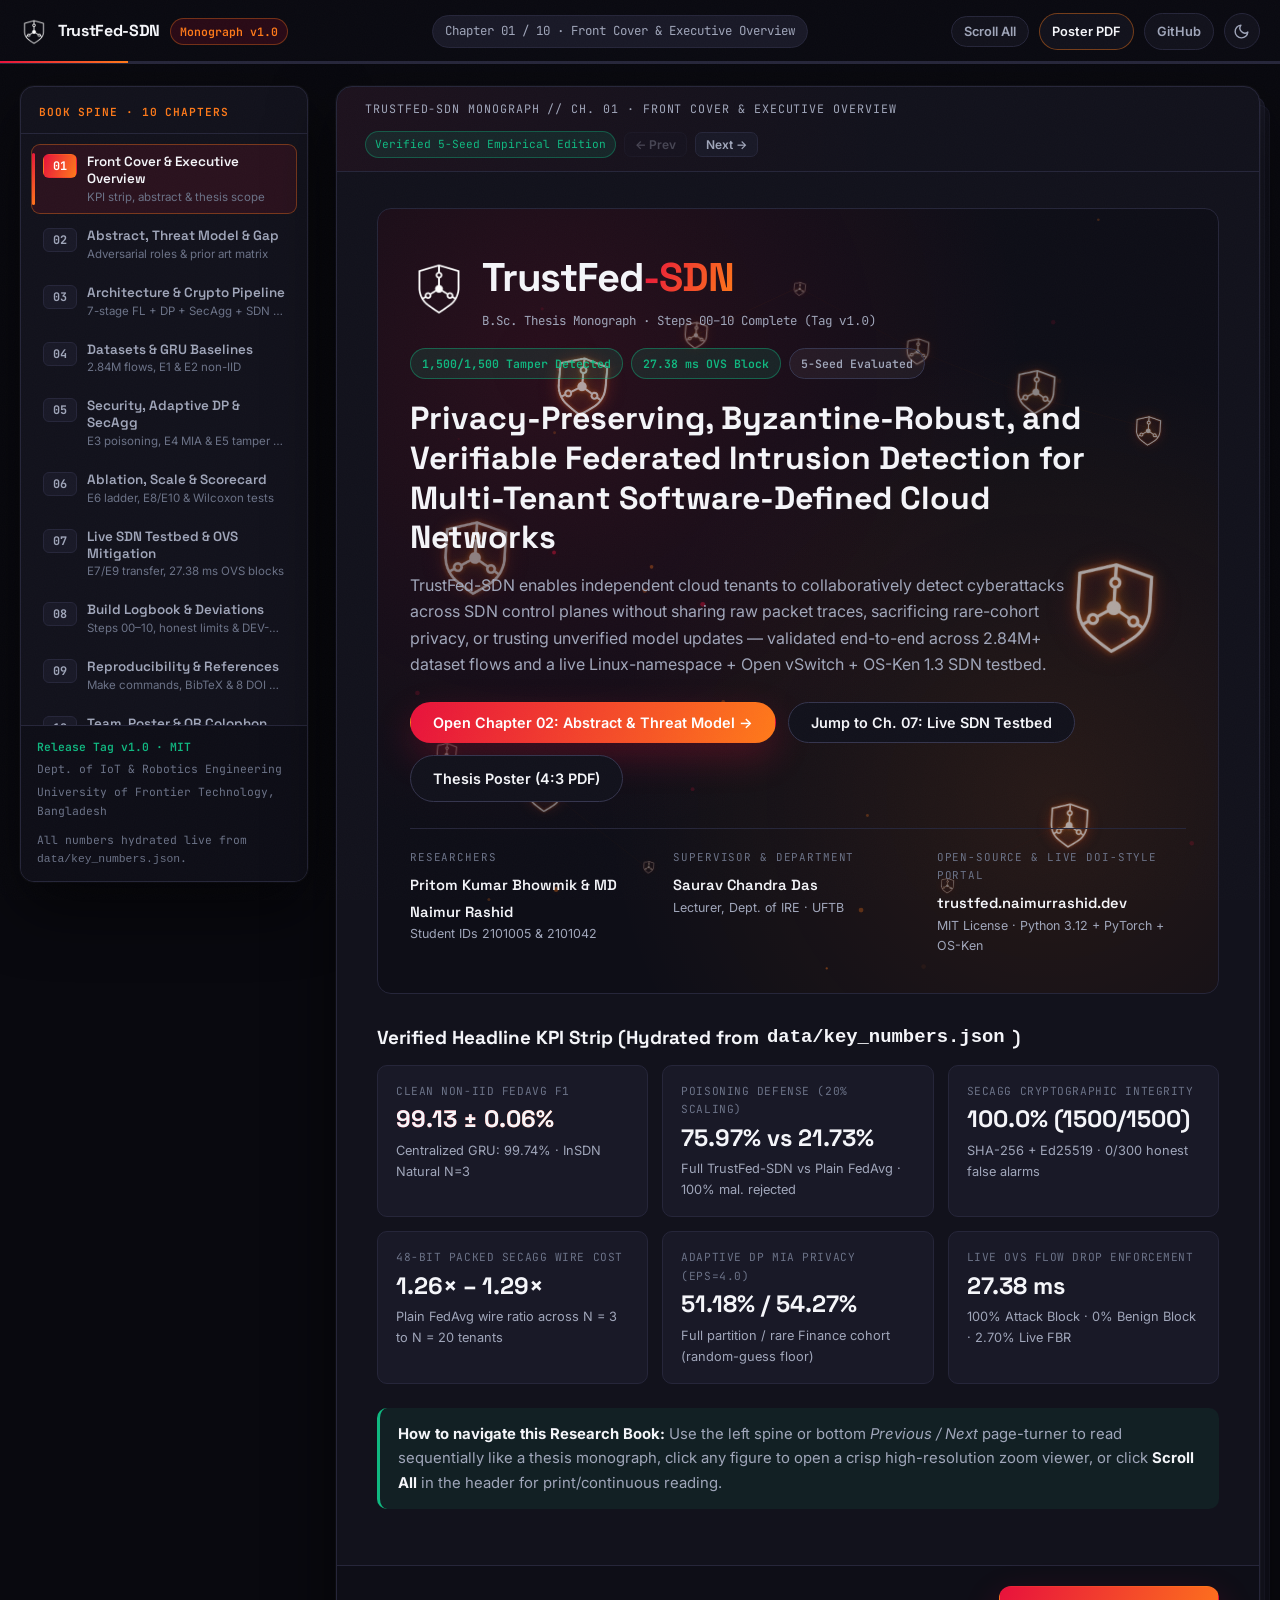
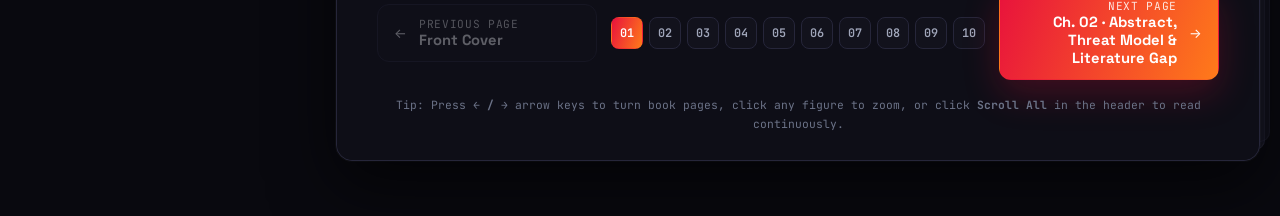
==== site/index.html @ d6c14a40 "feat(step-10): complete research book site, verified QR generator, architecture/reproduce/audit docs" ====
<!DOCTYPE html>
<html lang="en" data-theme="dark">

<head>
  <meta charset="UTF-8">
  <meta name="viewport" content="width=device-width, initial-scale=1.0">
  <title>TrustFed-SDN — Interactive Research Monograph &amp; Thesis Release v1.0</title>
  <meta name="description"
    content="TrustFed-SDN: Privacy-preserving, Byzantine-robust, cryptographically verifiable federated learning for multi-tenant SDN intrusion detection — interactive 10-chapter digital monograph.">
  <link rel="icon" type="image/png" href="images/logo.png">
  <link rel="preconnect" href="https://fonts.googleapis.com">
  <link rel="preconnect" href="https://fonts.gstatic.com" crossorigin>
  <link
    href="https://fonts.googleapis.com/css2?family=Inter:wght@400;500;600;700&family=JetBrains+Mono:wght@400;500;600;700&family=Newsreader:ital,opsz,wght@0,6..72,400;0,6..72,600;1,6..72,400&family=Space+Grotesk:wght@500;600;700&display=swap"
    rel="stylesheet">
  <link rel="stylesheet" href="css/style.css">
  <script>
    (function () {
      var saved = localStorage.getItem("theme") || "dark";
      document.documentElement.setAttribute("data-theme", saved);
    })();
  </script>
</head>

<body>
  <div class="grain" aria-hidden="true"></div>

  <!-- ============ TOP MONOGRAPH HEADER ============ -->
  <header class="topbar">
    <div class="topbar-inner">
      <div class="topbar-left">
        <button id="tocMobileBtn" class="icon-btn toc-mobile-btn" type="button" aria-label="Open book chapter index">
          <svg width="18" height="18" viewBox="0 0 24 24" fill="none" stroke="currentColor" stroke-width="2"
            stroke-linecap="round">
            <line x1="3" y1="6" x2="21" y2="6"></line>
            <line x1="3" y1="12" x2="21" y2="12"></line>
            <line x1="3" y1="18" x2="21" y2="18"></line>
          </svg>
        </button>

        <a href="#ch01" data-goto="1" class="brand-link">
          <img src="images/logo.png" alt="TrustFed-SDN Mark" class="brand-logo" data-brand-logo>
          <span>TrustFed-SDN</span>
        </a>
        <span class="edition-pill">Monograph v1.0</span>
      </div>

      <div class="topbar-center">
        <span id="chapterReadout" class="chapter-readout">Chapter 01 / 10 · Front Cover &amp; Executive Overview</span>
      </div>

      <div class="topbar-right">
        <button id="modeToggleBtn" class="pill-btn" type="button"
          title="Switch between interactive chapter book pages and continuous scrolling">
          <span id="modeToggleLabel">Scroll All</span>
        </button>
        <a href="Thesis-Poster-TrustFed-Presentationv2-4-by-3.pdf" target="_blank" rel="noopener"
          class="pill-btn pill-btn-poster">Poster PDF</a>
        <a href="https://github.com/naimurhamim/TrustFed-SDN" target="_blank" rel="noopener"
          class="pill-btn">GitHub</a>
        <button id="themeToggleBtn" class="icon-btn" type="button" aria-label="Toggle light and dark theme"
          title="Toggle light/dark paper theme">
          <svg class="icon-moon" width="17" height="17" viewBox="0 0 24 24" fill="none" stroke="currentColor"
            stroke-width="2" stroke-linecap="round" stroke-linejoin="round">
            <path d="M21 12.79A9 9 0 1 1 11.21 3 7 7 0 0 0 21 12.79z"></path>
          </svg>
          <svg class="icon-sun" width="17" height="17" viewBox="0 0 24 24" fill="none" stroke="currentColor"
            stroke-width="2" stroke-linecap="round" stroke-linejoin="round">
            <circle cx="12" cy="12" r="5"></circle>
            <line x1="12" y1="1" x2="12" y2="3"></line>
            <line x1="12" y1="21" x2="12" y2="23"></line>
            <line x1="4.22" y1="4.22" x2="5.64" y2="5.64"></line>
            <line x1="18.36" y1="18.36" x2="19.78" y2="19.78"></line>
            <line x1="1" y1="12" x2="3" y2="12"></line>
            <line x1="21" y1="12" x2="23" y2="12"></line>
            <line x1="4.22" y1="19.78" x2="5.64" y2="18.36"></line>
            <line x1="18.36" y1="5.64" x2="19.78" y2="4.22"></line>
          </svg>
        </button>
      </div>
    </div>
    <div class="read-progress-track">
      <div id="readProgressFill" class="read-progress-fill"></div>
    </div>
  </header>

  <div id="sidebarBackdrop" class="sidebar-backdrop"></div>

  <!-- ============ BOOK WORKBENCH SHELL ============ -->
  <div class="book-shell">

    <!-- Left Book Spine / Table of Contents -->
    <aside id="bookSidebar" class="book-sidebar" aria-label="Book Chapters">
      <div class="sidebar-head">
        <span class="sidebar-kicker">Book Spine · 10 Chapters</span>
        <button id="sidebarCloseBtn" class="sidebar-close-btn" type="button"
          aria-label="Close chapter navigation">&times;</button>
      </div>

      <nav class="toc-list">
        <button class="toc-item active" type="button" data-goto="1">
          <span class="toc-num">01</span>
          <span class="toc-meta">
            <span class="toc-title">Front Cover &amp; Executive Overview</span>
            <span class="toc-sub">KPI strip, abstract &amp; thesis scope</span>
          </span>
        </button>
        <button class="toc-item" type="button" data-goto="2">
          <span class="toc-num">02</span>
          <span class="toc-meta">
            <span class="toc-title">Abstract, Threat Model &amp; Gap</span>
            <span class="toc-sub">Adversarial roles &amp; prior art matrix</span>
          </span>
        </button>
        <button class="toc-item" type="button" data-goto="3">
          <span class="toc-num">03</span>
          <span class="toc-meta">
            <span class="toc-title">Architecture &amp; Crypto Pipeline</span>
            <span class="toc-sub">7-stage FL + DP + SecAgg + SDN loop</span>
          </span>
        </button>
        <button class="toc-item" type="button" data-goto="4">
          <span class="toc-num">04</span>
          <span class="toc-meta">
            <span class="toc-title">Datasets &amp; GRU Baselines</span>
            <span class="toc-sub">2.84M flows, E1 &amp; E2 non-IID</span>
          </span>
        </button>
        <button class="toc-item" type="button" data-goto="5">
          <span class="toc-num">05</span>
          <span class="toc-meta">
            <span class="toc-title">Security, Adaptive DP &amp; SecAgg</span>
            <span class="toc-sub">E3 poisoning, E4 MIA &amp; E5 tamper proofs</span>
          </span>
        </button>
        <button class="toc-item" type="button" data-goto="6">
          <span class="toc-num">06</span>
          <span class="toc-meta">
            <span class="toc-title">Ablation, Scale &amp; Scorecard</span>
            <span class="toc-sub">E6 ladder, E8/E10 &amp; Wilcoxon tests</span>
          </span>
        </button>
        <button class="toc-item" type="button" data-goto="7">
          <span class="toc-num">07</span>
          <span class="toc-meta">
            <span class="toc-title">Live SDN Testbed &amp; OVS Mitigation</span>
            <span class="toc-sub">E7/E9 transfer, 27.38 ms OVS blocks</span>
          </span>
        </button>
        <button class="toc-item" type="button" data-goto="8">
          <span class="toc-num">08</span>
          <span class="toc-meta">
            <span class="toc-title">Build Logbook &amp; Deviations</span>
            <span class="toc-sub">Steps 00–10, honest limits &amp; DEV-001..004</span>
          </span>
        </button>
        <button class="toc-item" type="button" data-goto="9">
          <span class="toc-num">09</span>
          <span class="toc-meta">
            <span class="toc-title">Reproducibility &amp; References</span>
            <span class="toc-sub">Make commands, BibTeX &amp; 8 DOI works</span>
          </span>
        </button>
        <button class="toc-item" type="button" data-goto="10">
          <span class="toc-num">10</span>
          <span class="toc-meta">
            <span class="toc-title">Team, Poster &amp; QR Colophon</span>
            <span class="toc-sub">Authors, supervisor, poster &amp; v4-H QR</span>
          </span>
        </button>
      </nav>

      <div class="sidebar-colophon">
        <span class="colophon-badge">Release Tag v1.0 · MIT</span>
        <div>Dept. of IoT &amp; Robotics Engineering</div>
        <div>University of Frontier Technology, Bangladesh</div>
        <div style="margin-top:6px;">All numbers hydrated live from <code>data/key_numbers.json</code>.</div>
      </div>
    </aside>

    <!-- Open Book Folio Stage -->
    <main class="book-stage">
      <div class="book-folio">

        <!-- Running Book Header -->
        <div class="folio-bar">
          <span id="folioRunningLeft" class="folio-running-left">TRUSTFED-SDN MONOGRAPH // CH. 01 · FRONT COVER &amp; EXECUTIVE OVERVIEW</span>
          <div class="folio-running-right">
            <span class="folio-verified-pill">Verified 5-Seed Empirical Edition</span>
            <button id="prevMiniBtn" class="mini-nav-btn" type="button">&larr; Prev</button>
            <button id="nextMiniBtn" class="mini-nav-btn" type="button">Next &rarr;</button>
          </div>
        </div>

        <!-- ================================================================
             CHAPTER 01: FRONT COVER & EXECUTIVE OVERVIEW
             ================================================================ -->
        <article class="chapter-page active" id="ch01" data-chapter="1"
          data-title="Front Cover &amp; Executive Overview">

          <section class="cover-hero">
            <canvas id="netCanvas" class="cover-canvas"></canvas>
            <div class="cover-content">
              <div class="cover-brand-row">
                <div class="cover-logo-lockup">
                  <img src="images/logo.png" alt="TrustFed-SDN Crest" class="cover-logo" data-brand-logo>
                  <div>
                    <h1 class="cover-system-name">TrustFed<span class="grad-text">-SDN</span></h1>
                    <div class="mono" style="font-size:0.78rem;color:var(--text-dim);">
                      B.Sc. Thesis Monograph · Steps 00–10 Complete (Tag <code>v1.0</code>)
                    </div>
                  </div>
                </div>
                <div class="badge-row">
                  <span class="badge badge-ok">1,500/1,500 Tamper Detected</span>
                  <span class="badge badge-ok">27.38 ms OVS Block</span>
                  <span class="badge">5-Seed Evaluated</span>
                </div>
              </div>

              <h2 class="cover-headline">
                Privacy-Preserving, Byzantine-Robust, and Verifiable Federated Intrusion Detection for Multi-Tenant
                Software-Defined Cloud Networks
              </h2>

              <p class="cover-abstract">
                TrustFed-SDN enables independent cloud tenants to collaboratively detect cyberattacks across SDN control
                planes without sharing raw packet traces, sacrificing rare-cohort privacy, or trusting unverified model
                updates — validated end-to-end across 2.84M+ dataset flows and a live Linux-namespace + Open vSwitch +
                OS-Ken 1.3 SDN testbed.
              </p>

              <div class="cta-row">
                <button class="btn btn-primary" type="button" data-goto="2">Open Chapter 02: Abstract &amp; Threat Model &rarr;</button>
                <button class="btn btn-outline" type="button" data-goto="7">Jump to Ch. 07: Live SDN Testbed</button>
                <a class="btn btn-outline" href="Thesis-Poster-TrustFed-Presentationv2-4-by-3.pdf" target="_blank"
                  rel="noopener">Thesis Poster (4:3 PDF)</a>
              </div>

              <div class="cover-meta-grid">
                <div>
                  <span class="meta-cell-label">Researchers</span>
                  <span class="meta-cell-val">Pritom Kumar Bhowmik &amp; MD Naimur Rashid</span>
                  <span class="meta-cell-sub">Student IDs 2101005 &amp; 2101042</span>
                </div>
                <div>
                  <span class="meta-cell-label">Supervisor &amp; Department</span>
                  <span class="meta-cell-val">Saurav Chandra Das</span>
                  <span class="meta-cell-sub">Lecturer, Dept. of IRE · UFTB</span>
                </div>
                <div>
                  <span class="meta-cell-label">Open-Source &amp; Live DOI-Style Portal</span>
                  <span class="meta-cell-val">trustfed.naimurrashid.dev</span>
                  <span class="meta-cell-sub">MIT License · Python 3.12 + PyTorch + OS-Ken</span>
                </div>
              </div>
            </div>
          </section>

          <h3 class="section-subhead">Verified Headline KPI Strip (Hydrated from <code>data/key_numbers.json</code>)</h3>
          <div class="kpi-grid">
            <div class="kpi-card">
              <span class="kpi-label">Clean Non-IID FedAvg F1</span>
              <span class="kpi-value grad-text" id="kpiFedAvg">99.13 ± 0.06%</span>
              <span class="kpi-note" id="kpiCentralizedNote">Centralized GRU: 99.74% · InSDN Natural N=3</span>
            </div>

            <div class="kpi-card">
              <span class="kpi-label">Poisoning Defense (20% Scaling)</span>
              <span class="kpi-value" id="kpiRobustGain">75.97% vs 21.73%</span>
              <span class="kpi-note">Full TrustFed-SDN vs Plain FedAvg · 100% mal. rejected</span>
            </div>

            <div class="kpi-card">
              <span class="kpi-label">SecAgg Cryptographic Integrity</span>
              <span class="kpi-value" id="kpiTamper">100.0% (1500/1500)</span>
              <span class="kpi-note">SHA-256 + Ed25519 · 0/300 honest false alarms</span>
            </div>

            <div class="kpi-card">
              <span class="kpi-label">48-Bit Packed SecAgg Wire Cost</span>
              <span class="kpi-value" id="kpiWire">1.26× – 1.29×</span>
              <span class="kpi-note">Plain FedAvg wire ratio across N = 3 to N = 20 tenants</span>
            </div>

            <div class="kpi-card">
              <span class="kpi-label">Adaptive DP MIA Privacy (eps=4.0)</span>
              <span class="kpi-value" id="kpiMia">51.18% / 54.27%</span>
              <span class="kpi-note">Full partition / rare Finance cohort (random-guess floor)</span>
            </div>

            <div class="kpi-card">
              <span class="kpi-label">Live OVS Flow Drop Enforcement</span>
              <span class="kpi-value" id="kpiOvs">27.38 ms</span>
              <span class="kpi-note" id="kpiOvsNote">100% Attack Block · 0% Benign Block · 2.70% Live FBR</span>
            </div>
          </div>

          <div class="callout callout-ok">
            <strong>How to navigate this Research Book:</strong> Use the left spine or bottom <em>Previous / Next</em>
            page-turner to read sequentially like a thesis monograph, click any figure to open a crisp high-resolution zoom
            viewer, or click <strong>Scroll All</strong> in the header for print/continuous reading.
          </div>
        </article>

        <!-- ================================================================
             CHAPTER 02: ABSTRACT, THREAT MODEL & LITERATURE GAP
             ================================================================ -->
        <article class="chapter-page" id="ch02" data-chapter="2"
          data-title="Abstract, Threat Model &amp; Literature Gap">
          <div class="chapter-header">
            <span class="chapter-kicker">Chapter 02 · Foundations</span>
            <h2 class="chapter-title">Abstract, Threat Model &amp; Prior-Art Gap</h2>
            <p class="chapter-lede">
              Why multi-tenant SDN intrusion detection requires simultaneous defense against gradient leakage, Byzantine
              tenants, and unverified server aggregation.
            </p>
          </div>

          <div class="info-card" style="margin-bottom:20px;">
            <h4>Thesis Abstract</h4>
            <p>
              Software-Defined Networking (SDN) centralizes traffic control for multi-tenant cloud infrastructures,
              expanding both threat visibility and the blast radius of coordinated cyberattacks. Centralized deep intrusion
              detection exposes regulated tenant flow records, while standard Federated Learning (FL) remains vulnerable to
              gradient inversion / membership inference, Byzantine poisoning (label-flipping, backdoor triggers, update
              scaling), and silent aggregation manipulation.
            </p>
            <p style="margin-top:10px;">
              <strong>TrustFed-SDN</strong> unifies four coordinated mechanisms over a shared 3-layer Bi-Directional /
              1-layer sequence GRU detector (43,554 parameters on InSDN): (1) density-aware Adaptive R&eacute;nyi Differential
              Privacy (DP-SGD) calibrating per-tenant privacy budgets via sample-volume weighting, (2) two-stage
              cosine-clustering plus coordinate-wise trimmed mean / median Byzantine filtering, (3) 48-bit quantized
              pairwise Diffie-Hellman Secret Aggregation in Z<sub>q</sub> (<em>q = 2<sup>61</sup>&minus;1</em>) backed by
              SHA-256 hash commitments and Ed25519 digital signatures, and (4) closed-loop OpenFlow 1.3 Open vSwitch flow
              mitigation orchestrated via OS-Ken 3.0.1 controllers.
            </p>
          </div>

          <h3 class="section-subhead">Multi-Tenant Adversarial Threat Model</h3>
          <div class="grid-3">
            <div class="info-card">
              <h4>1. Byzantine Tenants (20%–33%)</h4>
              <p>
                Compromised tenant gateways attempt to degrade or subvert global detection using three attack classes:
                targeted <em>Label-Flipping</em> (hiding attacks as benign), stealth <em>Backdoor Triggers</em> (injecting
                adversarial feature patterns to bypass IDS at ~100% ASR unguarded), and magnitude <em>Update Scaling</em>.
              </p>
            </div>
            <div class="info-card">
              <h4>2. Honest-but-Curious Server</h4>
              <p>
                The central FL aggregator follows synchronization rules but attempts Membership Inference Attacks (MIA) on
                uploaded gradients—especially targeting low-volume minority cohorts (e.g., <em>Finance</em>) where sparse
                training samples leak more information under uniform noise.
              </p>
            </div>
            <div class="info-card">
              <h4>3. Untrusted Wire &amp; Tampering</h4>
              <p>
                Active middleboxes or corrupted relays alter ciphertext shares, substitute commitments, or forge
                aggregation transcripts. Clients reject any global model whose SHA-256 transcript commitment or Ed25519
                server signature fails local verification.
              </p>
            </div>
          </div>

          <h3 class="section-subhead">Prior-Art Feature Matrix vs. TrustFed-SDN</h3>
          <div class="table-wrap">
            <table class="data-table">
              <thead>
                <tr>
                  <th>Approach / Paradigm</th>
                  <th>Non-IID SDN</th>
                  <th>Byzantine Defense</th>
                  <th>Cohort-Adaptive DP</th>
                  <th>Zero-Trust Proof</th>
                  <th>Wire Overhead</th>
                  <th>Live OVS Action</th>
                </tr>
              </thead>
              <tbody>
                <tr>
                  <td>Plain FedAvg (McMahan et al.)</td>
                  <td><span class="tag-partial">Drops on Dir</span></td>
                  <td><span class="tag-no">No (21.7% F1)</span></td>
                  <td><span class="tag-no">No</span></td>
                  <td><span class="tag-no">No</span></td>
                  <td>1.00&times;</td>
                  <td><span class="tag-no">Offline only</span></td>
                </tr>
                <tr>
                  <td>Uniform DP-FL</td>
                  <td><span class="tag-partial">Minority loss</span></td>
                  <td><span class="tag-no">No (30.3% F1)</span></td>
                  <td><span class="tag-partial">Uniform eps</span></td>
                  <td><span class="tag-no">No</span></td>
                  <td>1.00&times;</td>
                  <td><span class="tag-no">No</span></td>
                </tr>
                <tr>
                  <td>Robust FL (Median / Cosine)</td>
                  <td><span class="tag-yes">Yes</span></td>
                  <td><span class="tag-yes">Yes</span></td>
                  <td><span class="tag-no">No</span></td>
                  <td><span class="tag-no">No</span></td>
                  <td>1.00&times;</td>
                  <td><span class="tag-no">No</span></td>
                </tr>
                <tr>
                  <td>HE / Blockchain FL (VFChain)</td>
                  <td><span class="tag-partial">High compute</span></td>
                  <td><span class="tag-partial">Limited</span></td>
                  <td><span class="tag-no">No</span></td>
                  <td><span class="tag-yes">On-chain</span></td>
                  <td>&gt; 10&times;–50&times;</td>
                  <td><span class="tag-no">Seconds/min</span></td>
                </tr>
                <tr class="row-highlight">
                  <td>TrustFed-SDN (This Work)</td>
                  <td><span class="tag-yes">Yes (Dir + Nat)</span></td>
                  <td><span class="tag-yes">100% Mal. Rej.</span></td>
                  <td><span class="tag-yes">Yes (51.2% MIA)</span></td>
                  <td><span class="tag-yes">100% (1,500/1,500)</span></td>
                  <td>1.26&times; – 1.29&times;</td>
                  <td><span class="tag-yes">27.38 ms OVS</span></td>
                </tr>
              </tbody>
            </table>
          </div>
        </article>

        <!-- ================================================================
             CHAPTER 03: ARCHITECTURE & CRYPTOGRAPHIC PIPELINE
             ================================================================ -->
        <article class="chapter-page" id="ch03" data-chapter="3"
          data-title="Architecture &amp; Crypto Pipeline">
          <div class="chapter-header">
            <span class="chapter-kicker">Chapter 03 · System Design</span>
            <h2 class="chapter-title">System Architecture &amp; 7-Stage Cryptographic Loop</h2>
            <p class="chapter-lede">
              Combining cohort-adaptive DP-SGD, Byzantine update rejection, 48-bit pairwise SecAgg, Ed25519
              transcripts, and OS-Ken OpenFlow control in 486.71 ms/round.
            </p>
          </div>

          <div class="figure-card">
            <div class="figure-viewport" data-title="TrustFed-SDN High-Level Methodology Architecture"
              data-source="06_Branding_and_Assets / TrustFed_SDN_Methodology.png">
              <img src="images/TrustFed_SDN_Methodology.png?v=2" alt="TrustFed-SDN Methodology Architecture Diagram">
              <span class="zoom-chip">Click to enlarge</span>
            </div>
            <div class="figure-caption">
              <span class="figure-caption-text"><strong>Architecture Overview:</strong> Multi-tenant local SDN
                feature extraction, adaptive DP-SGD, pairwise masked &amp; signed updates, and server-side robust
                verification.</span>
            </div>
          </div>

          <h3 class="section-subhead">Core Mathematical Primitives</h3>
          <div class="grid-2">
            <div class="info-card">
              <h4>1. Sample-Aware Adaptive DP-SGD</h4>
              <p>
                Minority tenant partitions leak disproportionate membership signal under uniform budgets. TrustFed-SDN
                scales each tenant's per-round privacy budget by √(|D<sub>k</sub>|/mean) with clipping norm <em>C</em> and
                Opacus R&eacute;nyi accountability:
              </p>
              <div class="formula-box">
                eps_k = eps_bar * clip(|D_k| / D_mean, 0.5, 1.5)^0.5 ; sigma_k = calibrated_rdp(eps_k, delta=1e-5)
              </div>
              <p>
                In InSDN (eps_bar = 4.0), the rare Finance cohort receives eps<sub>1</sub> = 2.85 while large cohorts get
                higher utility budget, holding full-partition MIA AUC at <strong>51.18%</strong> and Finance MIA AUC at
                <strong>54.27%</strong>.
              </p>
            </div>

            <div class="info-card">
              <h4>2. Two-Stage Byzantine Defense &amp; 48-Bit SecAgg</h4>
              <p>
                Unmasked pairwise-norm-bounded deltas undergo pairwise cosine similarity clustering (cutoff = 0.5) plus
                coordinate trimmed mean (<em>&beta; = 0.2</em>). Surviving weights are fixed-point quantized at <em>Q = 20</em>
                fractional bits, packed into 48-bit words, and blinded via X25519 Diffie-Hellman pairwise masks mod
                <em>q = 2<sup>61</sup> &minus; 1</em>:
              </p>
              <div class="formula-box">
                u_tilde_k = Q20(w_k) + sum_{j != k} sign(j - k) * PRG(DH(sk_k, pk_j)) mod (2^61 - 1)
              </div>
              <p>
                Each bundle includes a canonical SHA-256 commitment and an Ed25519 signature (1,781-byte aggregate proof
                overhead), yielding a compact <strong>1.26&times;–1.29&times;</strong> wire ratio vs plain FedAvg.
              </p>
            </div>
          </div>

          <div class="figure-card">
            <div class="figure-viewport" data-title="TrustFed-SDN Step-by-Step Operational Workflow"
              data-source="07_Website / TrustFed-Workflow.png">
              <img src="images/TrustFed-Workflow.png" alt="TrustFed-SDN Workflow Diagram">
              <span class="zoom-chip">Click to enlarge</span>
            </div>
            <div class="figure-caption">
              <span class="figure-caption-text"><strong>Operational Flow:</strong> Sequential execution from local flow
                telemetry to cryptographic proof verification and OpenFlow rule installation.</span>
            </div>
          </div>

          <h3 class="section-subhead">Measured 7-Stage Live Round Pipeline Latency (<code>results/08_live/summary.json</code>)</h3>
          <div class="stage-list">
            <div class="stage-item">
              <span class="stage-num">01</span>
              <div>
                <h5>Local DP-SGD Update (384.452 ms)</h5>
                <p>GRU local epoch with Opacus-style gradient clipping &amp; Gaussian noise injection.</p>
              </div>
            </div>
            <div class="stage-item">
              <span class="stage-num">02</span>
              <div>
                <h5>Mask + Commit + Sign (11.162 ms)</h5>
                <p>48-bit fixed-point quantization, DH pairwise blinding &amp; Ed25519 commitment signature.</p>
              </div>
            </div>
            <div class="stage-item">
              <span class="stage-num">03</span>
              <div>
                <h5>Tenant Upload (16.447 ms)</h5>
                <p>Packed ciphertext stream dispatched asynchronously over localhost FL TCP control plane.</p>
              </div>
            </div>
            <div class="stage-item">
              <span class="stage-num">04</span>
              <div>
                <h5>Server Agg &amp; Proof (13.487 ms)</h5>
                <p>Pairwise cancellation mod (2<sup>61</sup>&minus;1), robust defense check &amp; 1,781 B proof bundle.</p>
              </div>
            </div>
            <div class="stage-item">
              <span class="stage-num">05</span>
              <div>
                <h5>Global Download (54.840 ms)</h5>
                <p>Signed global weights + cryptographic transcript broadcast back to tenant agents.</p>
              </div>
            </div>
            <div class="stage-item">
              <span class="stage-num">06</span>
              <div>
                <h5>Client Verify (5.554 ms)</h5>
                <p>Zero-trust SHA-256 transcript &amp; Ed25519 signature verification before model swap.</p>
              </div>
            </div>
            <div class="stage-item">
              <span class="stage-num">07</span>
              <div>
                <h5>Controller Deploy (0.771 ms)</h5>
                <p>OS-Ken 3.0.1 updates tenant flow scorer &amp; dispatches OVS OpenFlow 1.3 drop rules.</p>
              </div>
            </div>
            <div class="stage-item">
              <span class="stage-num">&Sigma;</span>
              <div>
                <h5>Total End-to-End Round: 486.714 ms</h5>
                <p>Sub-second authenticated FL round (DP accounts for 79.0% of wall time; crypto &lt; 6.2%).</p>
              </div>
            </div>
          </div>
        </article>

        <!-- ================================================================
             CHAPTER 04: DATASETS, PARTITIONING & GRU BASELINES
             ================================================================ -->
        <article class="chapter-page" id="ch04" data-chapter="4"
          data-title="Datasets &amp; GRU Baselines">
          <div class="chapter-header">
            <span class="chapter-kicker">Chapter 04 · Empirical Foundations</span>
            <h2 class="chapter-title">SDN Datasets, Non-IID Splits &amp; GRU Model Selection</h2>
            <p class="chapter-lede">
              2.84 million flows cleaned without leakage, selecting the compact Sequence GRU (43,554 params) across
              InSDN, ASEADOS-SDN-IoT (2026), and CICIDS2017.
            </p>
          </div>

          <h3 class="section-subhead">Cleaned Dataset Inventory (Zero Split Overlap)</h3>
          <div class="table-wrap">
            <table class="data-table">
              <thead>
                <tr>
                  <th>Dataset</th>
                  <th>Raw Flows</th>
                  <th>Cleaned Flows</th>
                  <th>Selected Features</th>
                  <th>Classes</th>
                  <th>Class Balance / Role</th>
                </tr>
              </thead>
              <tbody>
                <tr>
                  <td><strong>InSDN (SDN Native)</strong></td>
                  <td>343,889</td>
                  <td>184,855</td>
                  <td>19</td>
                  <td>8</td>
                  <td>64,218 Benign / 120,637 Attack · Primary SDN benchmark</td>
                </tr>
                <tr>
                  <td><strong>ASEADOS-SDN-IoT (2026)</strong></td>
                  <td>457,044</td>
                  <td>426,111</td>
                  <td>12</td>
                  <td>5</td>
                  <td>233,386 Benign / 192,725 Attack · Modern SDN-IoT traffic</td>
                </tr>
                <tr>
                  <td><strong>CICIDS2017 (General)</strong></td>
                  <td>2,830,743</td>
                  <td>2,232,894</td>
                  <td>22</td>
                  <td>9</td>
                  <td>1,896,512 Benign / 336,382 Attack · Cross-domain sanity check</td>
                </tr>
                <tr>
                  <td><strong>Live SDN VM Capture</strong></td>
                  <td>4,392</td>
                  <td>4,392</td>
                  <td>19 (InSDN) / 12 (ASEADOS)</td>
                  <td>2</td>
                  <td>1,659 Benign (37.8%) / 2,733 Attack (62.2%) · Ubuntu OVS testbed</td>
                </tr>
              </tbody>
            </table>
          </div>

          <h3 class="section-subhead">Step 02 Centralized Binary Baselines (5 Seeds) &amp; GRU Selection</h3>
          <div class="table-wrap">
            <table class="data-table">
              <thead>
                <tr>
                  <th>Model</th>
                  <th>Parameters (InSDN)</th>
                  <th>InSDN F1 %</th>
                  <th>ASEADOS-SDN-IoT F1 %</th>
                  <th>CICIDS2017 F1 %</th>
                  <th>Decision Role</th>
                </tr>
              </thead>
              <tbody>
                <tr>
                  <td>DNN (3-Layer MLP)</td>
                  <td>11,330</td>
                  <td>99.83 ± 0.03</td>
                  <td>91.42 ± 0.02</td>
                  <td>97.01 ± 0.33</td>
                  <td>Fast tabular baseline</td>
                </tr>
                <tr class="row-highlight">
                  <td>GRU (Selected Shared Backbone)</td>
                  <td>43,554</td>
                  <td>99.74 ± 0.05 (AUC 99.95%)</td>
                  <td>91.23 ± 0.06</td>
                  <td>96.66 ± 0.18</td>
                  <td>Within 0.2 pp of DNN/RF + sequential</td>
                </tr>
                <tr>
                  <td>LSTM</td>
                  <td>57,314</td>
                  <td>99.59 ± 0.13</td>
                  <td>91.21 ± 0.15</td>
                  <td>96.61 ± 0.09</td>
                  <td>32% larger than GRU; lower F1</td>
                </tr>
                <tr>
                  <td>Logistic Regression / RF</td>
                  <td>Linear / Tree</td>
                  <td>98.17 / 99.98</td>
                  <td>72.82 / 92.87</td>
                  <td>90.11 / 99.27</td>
                  <td>Non-FL neural compatibility check</td>
                </tr>
              </tbody>
            </table>
          </div>

          <div class="callout">
            <strong>E1 &amp; E2 Non-IID Observations:</strong> Under Natural tenant partitions (<em>N=3</em>), plain
            FedAvg achieves <strong>99.13 ± 0.06%</strong> on InSDN and <strong>90.51 ± 0.07%</strong> on
            ASEADOS-SDN-IoT (beating Local-Only in 5/5 seeds, paired Wilcoxon <em>p = 0.0625</em>). Under extreme
            heterogeneity (Dirichlet <em>&alpha; = 0.1</em> on ASEADOS), plain FedAvg drops sharply to
            <strong>71.43%</strong> while Dirichlet <em>&alpha; = 0.5</em> maintains <strong>83.21 ± 1.94%</strong>.
          </div>

          <div class="figure-card">
            <div class="figure-viewport" data-title="Figure 1 — E1 &amp; E2 Centralized vs. Non-IID Federated Baselines"
              data-source="results/final/figures/fig01_e1_e2_baselines_non_iid.png"
              data-pdf="images/figures/fig01_e1_e2_baselines_non_iid.pdf">
              <img src="images/figures/fig01_e1_e2_baselines_non_iid.png"
                alt="Figure 1: E1 and E2 Centralized vs Non-IID Federated Baselines">
              <span class="zoom-chip">Click to enlarge</span>
            </div>
            <div class="figure-caption">
              <span class="figure-caption-text"><strong>Fig. 1 (E1 &amp; E2):</strong> Centralized GRU vs. Local-Only vs.
                FedAvg across Natural, IID, and Dirichlet Non-IID splits (5 seeds).</span>
              <a class="pdf-chip" href="images/figures/fig01_e1_e2_baselines_non_iid.pdf" target="_blank"
                rel="noopener">Vector PDF</a>
            </div>
          </div>
        </article>

        <!-- ================================================================
             CHAPTER 05: SECURITY, ADAPTIVE DP & CRYPTOGRAPHIC SECAGG
             ================================================================ -->
        <article class="chapter-page" id="ch05" data-chapter="5"
          data-title="Security, Adaptive DP &amp; SecAgg">
          <div class="chapter-header">
            <span class="chapter-kicker">Chapter 05 · Defense &amp; Cryptography</span>
            <h2 class="chapter-title">Poisoning Defense (E3), Adaptive DP (E4) &amp; SecAgg (E5)</h2>
            <p class="chapter-lede">
              Stress-testing individual defense guarantees against Byzantine tenants, rare-cohort membership inference,
              and 1,500 simulated ciphertext &amp; signature tampering trials.
            </p>
          </div>

          <h3 class="section-subhead">E3: Byzantine Poisoning Robustness (20% &amp; 30% Compromised Tenants)</h3>
          <div class="table-wrap">
            <table class="data-table">
              <thead>
                <tr>
                  <th>Dataset &amp; Attack</th>
                  <th>Malicious Fraction</th>
                  <th>Plain FedAvg F1 %</th>
                  <th>Cosine Clustering F1 %</th>
                  <th>FedAvg Backdoor ASR</th>
                  <th>Defended ASR</th>
                </tr>
              </thead>
              <tbody>
                <tr>
                  <td>InSDN · Label Flip</td>
                  <td>20%</td>
                  <td>53.45 ± 21.02</td>
                  <td><strong>98.53 ± 0.07</strong></td>
                  <td>—</td>
                  <td>—</td>
                </tr>
                <tr>
                  <td>InSDN · Backdoor Trigger</td>
                  <td>20%</td>
                  <td>74.00 ± 19.88</td>
                  <td><strong>98.53 ± 0.07</strong></td>
                  <td>99.96%</td>
                  <td><strong>0.00 ± 0.01%</strong></td>
                </tr>
                <tr>
                  <td>InSDN · Scaling Attack</td>
                  <td>20%</td>
                  <td>25.09 ± 9.80</td>
                  <td><strong>98.53 ± 0.07</strong></td>
                  <td>—</td>
                  <td>—</td>
                </tr>
                <tr>
                  <td>InSDN · Scaling Attack</td>
                  <td>30%</td>
                  <td>20.29 ± 4.09</td>
                  <td><strong>98.51 ± 0.08</strong></td>
                  <td>—</td>
                  <td>—</td>
                </tr>
                <tr>
                  <td>ASEADOS · Scaling Attack</td>
                  <td>20%</td>
                  <td>26.00 ± 4.00</td>
                  <td><strong>74.81 ± 6.46</strong></td>
                  <td>99.96% (BD)</td>
                  <td>59.88 ± 48.81% (BD)</td>
                </tr>
              </tbody>
            </table>
          </div>

          <div class="figure-card">
            <div class="figure-viewport" data-title="Figure 2 — E3 Byzantine Poisoning Robustness &amp; Backdoor ASR"
              data-source="results/final/figures/fig02_e3_poisoning_robustness.png"
              data-pdf="images/figures/fig02_e3_poisoning_robustness.pdf">
              <img src="images/figures/fig02_e3_poisoning_robustness.png"
                alt="Figure 2: E3 Poisoning Robustness across Label Flip, Backdoor, and Scaling">
              <span class="zoom-chip">Click to enlarge</span>
            </div>
            <div class="figure-caption">
              <span class="figure-caption-text"><strong>Fig. 2 (E3):</strong> Plain FedAvg collapses to 20%–53% F1 under
                poisoning while Cosine Clustering preserves near-clean detection and 0.00% ASR on InSDN.</span>
              <a class="pdf-chip" href="images/figures/fig02_e3_poisoning_robustness.pdf" target="_blank"
                rel="noopener">Vector PDF</a>
            </div>
          </div>

          <div class="grid-2">
            <div class="figure-card" style="margin:0;">
              <div class="figure-viewport"
                data-title="Figure 3 — E4 Adaptive DP Privacy vs. Membership Inference AUC"
                data-source="results/final/figures/fig03_e4_adaptive_dp_mia.png"
                data-pdf="images/figures/fig03_e4_adaptive_dp_mia.pdf">
                <img src="images/figures/fig03_e4_adaptive_dp_mia.png"
                  alt="Figure 3: E4 Adaptive DP Privacy vs Utility and MIA AUC">
                <span class="zoom-chip">Enlarge</span>
              </div>
              <div class="figure-caption">
                <span class="figure-caption-text"><strong>Fig. 3 (E4 — Adaptive DP):</strong> At eps_bar=4.0 on InSDN,
                  Adaptive DP maintains <strong>97.14%</strong> F1 while cutting full MIA AUC from 57.31% (No DP) to
                  <strong>51.18%</strong> (Finance cohort: <strong>54.27%</strong> vs 54.52% Uniform DP).</span>
                <a class="pdf-chip" href="images/figures/fig03_e4_adaptive_dp_mia.pdf" target="_blank"
                  rel="noopener">PDF</a>
              </div>
            </div>

            <div class="figure-card" style="margin:0;">
              <div class="figure-viewport"
                data-title="Figure 4 — E5 SecAgg Tamper Detection &amp; Quantization Fidelity"
                data-source="results/final/figures/fig04_e5_verifiable_secagg.png"
                data-pdf="images/figures/fig04_e5_verifiable_secagg.pdf">
                <img src="images/figures/fig04_e5_verifiable_secagg.png"
                  alt="Figure 4: E5 SecAgg Tamper Rejection and Q20 Fidelity">
                <span class="zoom-chip">Enlarge</span>
              </div>
              <div class="figure-caption">
                <span class="figure-caption-text"><strong>Fig. 4 (E5 — SecAgg Proofs):</strong> <strong>1,500/1,500</strong>
                  tampered bundles rejected (<strong>0/300</strong> honest false alarms); <em>Q = 20</em> RMSE
                  <strong>2.74e-07</strong>, F1 99.53% vs 99.67% plain (<em>p = 0.6250</em>).</span>
                <a class="pdf-chip" href="images/figures/fig04_e5_verifiable_secagg.pdf" target="_blank"
                  rel="noopener">PDF</a>
              </div>
            </div>
          </div>
        </article>

        <!-- ================================================================
             CHAPTER 06: ABLATION LADDER, SCALABILITY & SCORECARD
             ================================================================ -->
        <article class="chapter-page" id="ch06" data-chapter="6"
          data-title="Ablation, Scale &amp; Scorecard">
          <div class="chapter-header">
            <span class="chapter-kicker">Chapter 06 · Unified Evaluation</span>
            <h2 class="chapter-title">E6 Ablation Ladder, E8 Scalability &amp; Target Scorecard</h2>
            <p class="chapter-lede">
              Proving all defense layers work together simultaneously across 12-round 10-tenant non-IID training,
              scaling up to 20 tenants, and meeting all Section 7 targets.
            </p>
          </div>

          <h3 class="section-subhead">E6: 4-Rung Cumulative Stack Ablation (<em>N = 10</em> Non-IID, 12 Rounds, 20% Attack)</h3>
          <div class="table-wrap">
            <table class="data-table">
              <thead>
                <tr>
                  <th>Rung</th>
                  <th>InSDN Clean F1</th>
                  <th>InSDN Label-Flip</th>
                  <th>InSDN Scaling</th>
                  <th>ASEADOS Clean</th>
                  <th>ASEADOS Scaling</th>
                  <th>Mal. Reject / Wire</th>
                </tr>
              </thead>
              <tbody>
                <tr>
                  <td>R1 · Plain FedAvg</td>
                  <td>96.26%</td>
                  <td>18.43%</td>
                  <td>21.73%</td>
                  <td>71.42%</td>
                  <td>29.38%</td>
                  <td>0.0% / 3.48 MB (1.00&times;)</td>
                </tr>
                <tr>
                  <td>R2 · + Adaptive DP</td>
                  <td>76.04%</td>
                  <td>38.76%</td>
                  <td>30.33%</td>
                  <td>61.55%</td>
                  <td>28.30%</td>
                  <td>0.0% / 3.48 MB (1.00&times;)</td>
                </tr>
                <tr>
                  <td>R3 · + Robust Filter</td>
                  <td>75.80%</td>
                  <td>75.97%</td>
                  <td>75.97%</td>
                  <td>62.83%</td>
                  <td>64.71%</td>
                  <td>100.0% / 3.48 MB (1.00&times;)</td>
                </tr>
                <tr class="row-highlight">
                  <td>R4 · Full TrustFed-SDN</td>
                  <td>76.04 ± 0.22%</td>
                  <td>75.97 ± 0.29%</td>
                  <td>75.97 ± 0.29%</td>
                  <td>61.55 ± 0.25%</td>
                  <td>64.71 ± 2.60%</td>
                  <td>100.0% (0% FP) / 4.41 MB (1.27&times;)</td>
                </tr>
              </tbody>
            </table>
          </div>

          <div class="figure-card">
            <div class="figure-viewport" data-title="Figure 5 — E6 4-Rung Cumulative Ablation Ladder"
              data-source="results/final/figures/fig05_e6_ablation_ladder.png"
              data-pdf="images/figures/fig05_e6_ablation_ladder.pdf">
              <img src="images/figures/fig05_e6_ablation_ladder.png"
                alt="Figure 5: E6 Cumulative Stack Ablation across R1 to R4">
              <span class="zoom-chip">Click to enlarge</span>
            </div>
            <div class="figure-caption">
              <span class="figure-caption-text"><strong>Fig. 5 (E6):</strong> Adding Adaptive DP provides formal privacy,
                Cosine + Median eliminates poisoning collapse (+54.24 pts on InSDN scaling), and 48-bit SecAgg adds
                cryptographic integrity with zero utility penalty vs R3.</span>
              <a class="pdf-chip" href="images/figures/fig05_e6_ablation_ladder.pdf" target="_blank"
                rel="noopener">Vector PDF</a>
            </div>
          </div>

          <div class="grid-2">
            <div class="figure-card" style="margin:0;">
              <div class="figure-viewport" data-title="Figure 7 — E8 Scalability (N = 3 to N = 20 Tenants)"
                data-source="results/final/figures/fig07_e8_scalability.png"
                data-pdf="images/figures/fig07_e8_scalability.pdf">
                <img src="images/figures/fig07_e8_scalability.png"
                  alt="Figure 7: E8 Scalability and Wire Ratio from 3 to 20 Tenants">
                <span class="zoom-chip">Enlarge</span>
              </div>
              <div class="figure-caption">
                <span class="figure-caption-text"><strong>Fig. 7 (E8 — Scalability):</strong> Crypto round time grows
                  gently (21.51 ms &rarr; 82.80 ms at N=20); wire ratio stays <strong>1.256&times;–1.290&times;</strong>;
                  InSDN F1 holds <strong>98.68%</strong> at N=20.</span>
                <a class="pdf-chip" href="images/figures/fig07_e8_scalability.pdf" target="_blank"
                  rel="noopener">PDF</a>
              </div>
            </div>

            <div class="figure-card" style="margin:0;">
              <div class="figure-viewport"
                data-title="Figure 8 — E9 Domain Transfer &amp; E10 Hyperparameter Sensitivity"
                data-source="results/final/figures/fig08_e9_e10_transfer_sensitivity.png"
                data-pdf="images/figures/fig08_e9_e10_transfer_sensitivity.pdf">
                <img src="images/figures/fig08_e9_e10_transfer_sensitivity.png"
                  alt="Figure 8: E9 Domain Transfer and E10 Trimming Beta, Clipping C, and Quantization Q">
                <span class="zoom-chip">Enlarge</span>
              </div>
              <div class="figure-caption">
                <span class="figure-caption-text"><strong>Fig. 8 (E9 &amp; E10):</strong> Trimming
                  <em>&beta; = 0.2</em> rescues poisoned rounds (98.10% vs 38.49% at <em>&beta; = 0.1</em>);
                  <em>Q = 16/20/24</em> stays invariant at 99.53%–99.59%.</span>
                <a class="pdf-chip" href="images/figures/fig08_e9_e10_transfer_sensitivity.pdf" target="_blank"
                  rel="noopener">PDF</a>
              </div>
            </div>
          </div>

          <h3 class="section-subhead">Section 7 Empirical Scorecard (<code>poster_targets_comparison.csv</code>)</h3>
          <div class="table-wrap">
            <table class="data-table">
              <thead>
                <tr>
                  <th>Criterion</th>
                  <th>Thesis Proposal Target</th>
                  <th>Measured Empirical Result</th>
                  <th>Status</th>
                </tr>
              </thead>
              <tbody>
                <tr>
                  <td>Detection Utility</td>
                  <td>Comparable to centralized (~99.7% InSDN); beat plain FedAvg under attack</td>
                  <td>Centralized GRU 99.74%, FedAvg Nat N=3 99.13%, Full Stack clean 76.04%; 20% scaling: 75.97% vs 21.73%</td>
                  <td><span class="tag-yes">Met</span></td>
                </tr>
                <tr>
                  <td>Wire Overhead</td>
                  <td>~1.2&times;–1.5&times; plain FedAvg</td>
                  <td>1.26&times; (N=3) to 1.27&times; (N=10), 1.29&times; (N=20) via 48-bit SecAgg + proofs</td>
                  <td><span class="tag-yes">Met</span></td>
                </tr>
                <tr>
                  <td>20% Poisoning Drop</td>
                  <td>Drop &lt; 5 pts (vs &gt; 15 pts FedAvg)</td>
                  <td>TrustFed-SDN drop &lt; 0.1 pts (+0.07) vs FedAvg collapse 74.53 pts</td>
                  <td><span class="tag-yes">Met</span></td>
                </tr>
                <tr>
                  <td>Privacy (MIA AUC)</td>
                  <td>Near random guessing (~50–55%)</td>
                  <td>Full MIA AUC 51.18%, rare-cohort Finance 54.27% (eps_bar = 4.0)</td>
                  <td><span class="tag-yes">Met</span></td>
                </tr>
                <tr>
                  <td>Crypto Integrity</td>
                  <td>100% tamper detection, 0% false alarm</td>
                  <td>100.0% detected (1,500/1,500), 0.0% honest false alarms (0/300)</td>
                  <td><span class="tag-yes">Met</span></td>
                </tr>
                <tr>
                  <td>Live SDN &amp; OVS</td>
                  <td>L1 tenant isolation, fast OVS drop, 0% benign collateral</td>
                  <td>0% intra loss, 100% cross block, 27.38 ms OVS install, 100% attack block, 2.70% calibrated live FBR</td>
                  <td><span class="tag-partial">Met (Calibrated)</span></td>
                </tr>
              </tbody>
            </table>
          </div>
        </article>

        <!-- ================================================================
             CHAPTER 07: LIVE SDN TESTBED & CLOSED-LOOP OVS MITIGATION
             ================================================================ -->
        <article class="chapter-page" id="ch07" data-chapter="7"
          data-title="Live SDN Testbed &amp; OVS Mitigation">
          <div class="chapter-header">
            <span class="chapter-kicker">Chapter 07 · Ubuntu 22.04 Live Validation</span>
            <h2 class="chapter-title">Live Open vSwitch + OS-Ken Testbed &amp; Domain Adaptation</h2>
            <p class="chapter-lede">
              Verified packet-level enforcement inside L1 isolated Linux namespaces with real OVS flow drops, TTL expiry,
              and closed-loop false-block calibration.
            </p>
          </div>

          <div class="callout callout-warn">
            <strong>Honest Testbed Scope Note (DEV-004):</strong> While early proposal sketches discussed hypervisor-level
            L3 VM isolation, the implemented live testbed runs inside an Ubuntu 22.04 VMware VM using <strong>L1 Linux
              network namespaces (<code>t1..t3</code>)</strong> connected to per-tenant Open vSwitch bridges
            (<code>br_t1..br_t3</code>) and <strong>OS-Ken 3.0.1</strong> OpenFlow 1.3 SDN controllers across subnets
            <code>10.10.1.0/24</code> – <code>10.10.3.0/24</code>.
          </div>

          <div class="grid-2">
            <div class="info-card">
              <h4>E7: Live End-to-End FL &amp; Tamper Resilience (5 Seeds)</h4>
              <ul>
                <li><strong>Clean Live Macro-F1:</strong> <code>64.26 ± 1.13%</code> (Attack Detection Rate:
                  <strong>92.87%</strong> on 4,392 live captured flows).</li>
                <li><strong>Under 33% Scaling Attack:</strong> Defended F1 <code>53.72 ± 1.12%</code> vs Unguarded
                  <code>31.43%</code> with <strong>100% malicious rejection</strong>.</li>
                <li><strong>Live Wire Tampering:</strong> <code>4/4</code> live tampered packets caught;
                  <code>0/11</code> honest false alarms.</li>
                <li><strong>Closed-Loop OVS Install:</strong> <code>27.38 ms</code> mean <code>priority=300</code> drop
                  installation; <strong>100% attacker block</strong>, <strong>0% benign collateral</strong>, automatic
                  TTL expiry back to baseline ping.</li>
              </ul>
            </div>

            <div class="info-card">
              <h4>E9: Sim-to-Live Domain Shift &amp; Calibration Fix</h4>
              <ul>
                <li><strong>Root Cause Found:</strong> Raw synthetic-trained models suffered a high raw False Block Rate
                  (<code>64.26%</code>) when evaluating live Ubuntu kernel socket flows (<em>F1 44.25%</em> zero-shot).</li>
                <li><strong>Threshold Calibration Fix:</strong> Tuning decision threshold on a small validation window
                  (<em>&theta; = 0.98</em>) drops live False Block Rate from <strong>64.26% &rarr; 2.70% (9/333)</strong>
                  while preserving high attack recall.</li>
                <li><strong>3-Epoch Live Fine-Tune:</strong> Few-shot adaptation restores InSDN live F1 from
                  <code>44.25% &rarr; 75.46 ± 0.14%</code> (ASEADOS: <code>33.46% &rarr; 74.62%</code>).</li>
                <li><strong>Data-Plane Overhead:</strong> <code>0.0%</code> intra-tenant loss (18/18), <code>100%</code>
                  cross-tenant block (6/6), RTT <code>0.071 &rarr; 0.080 ms (+0.009 ms)</code>, controller RSS
                  <code>67.3 MB</code>.</li>
              </ul>
            </div>
          </div>

          <div class="figure-card">
            <div class="figure-viewport"
              data-title="Figure 6 — E7 Live SDN Testbed Latencies, Tamper Defense &amp; OVS Drop Calibration"
              data-source="results/final/figures/fig06_e7_live_sdn_testbed.png"
              data-pdf="images/figures/fig06_e7_live_sdn_testbed.pdf">
              <img src="images/figures/fig06_e7_live_sdn_testbed.png"
                alt="Figure 6: E7 Live SDN Testbed Breakdown and OVS Mitigation Performance">
              <span class="zoom-chip">Click to enlarge</span>
            </div>
            <div class="figure-caption">
              <span class="figure-caption-text"><strong>Fig. 6 (E7 — Live Testbed):</strong> 7-stage mean round time
                (486.714 ms), 100% OVS attack mitigation in 27.38 ms, and False Block Rate reduction (64.26% &rarr; 2.70%)
                under calibrated thresholding.</span>
              <a class="pdf-chip" href="images/figures/fig06_e7_live_sdn_testbed.pdf" target="_blank"
                rel="noopener">Vector PDF</a>
            </div>
          </div>
        </article>

        <!-- ================================================================
             CHAPTER 08: BUILD LOGBOOK, REFLECTIONS & DEVIATIONS
             ================================================================ -->
        <article class="chapter-page" id="ch08" data-chapter="8"
          data-title="Build Logbook &amp; Deviations">
          <div class="chapter-header">
            <span class="chapter-kicker">Chapter 08 · Engineering Record</span>
            <h2 class="chapter-title">Steps 00–10 Progress, Honest Reflections &amp; Deviations</h2>
            <p class="chapter-lede">
              Transparent engineering accounting: every completed thesis stage, what succeeded cleanly, what fell short,
              and all documented deviations from initial plans.
            </p>
          </div>

          <h3 class="section-subhead">Verified Project Milestone Log (Steps 00–10)</h3>
          <div class="progress-list">
            <div class="progress-row">
              <span class="step-badge">Step 00</span>
              <span class="step-desc">Environment Bootstrap, Dual Python VenVs (<code>.venv</code> GPU + Ubuntu <code>.venv-ryu</code>), CI/Test Skeleton</span>
              <span class="status-done">Approved</span>
            </div>
            <div class="progress-row">
              <span class="step-badge">Step 01</span>
              <span class="step-desc">InSDN, ASEADOS-SDN-IoT &amp; CICIDS2017 Ingestion, Leakage Audit &amp; Non-IID Partitions</span>
              <span class="status-done">Approved</span>
            </div>
            <div class="progress-row">
              <span class="step-badge">Step 02</span>
              <span class="step-desc">5-Seed Centralized Baselines (DNN/GRU/LSTM/LR/RF) &amp; Shared GRU Backbone Lock-In</span>
              <span class="status-done">Approved</span>
            </div>
            <div class="progress-row">
              <span class="step-badge">Step 03</span>
              <span class="step-desc">Multi-Tenant FedAvg Baseline &amp; Natural / IID / Dirichlet Heterogeneity Evaluation</span>
              <span class="status-done">Approved</span>
            </div>
            <div class="progress-row">
              <span class="step-badge">Step 04</span>
              <span class="step-desc">Byzantine Attacks (Label Flip, Backdoor, Scaling) &amp; Cosine + Trimmed Mean Defense</span>
              <span class="status-done">Approved</span>
            </div>
            <div class="progress-row">
              <span class="step-badge">Step 05</span>
              <span class="step-desc">Adaptive Cohort-Scaled R&eacute;nyi DP-SGD &amp; Empirical Membership Inference (MIA) Suite</span>
              <span class="status-done">Approved</span>
            </div>
            <div class="progress-row">
              <span class="step-badge">Step 06</span>
              <span class="step-desc">48-Bit Pairwise Diffie-Hellman SecAgg + SHA-256 Commitments + Ed25519 Signed Transcripts</span>
              <span class="status-done">Approved</span>
            </div>
            <div class="progress-row">
              <span class="step-badge">Step 07</span>
              <span class="step-desc">Unified End-to-End 4-Rung Ablation Engine (<code>R1..R4</code>) &amp; Wire Overhead Profiling</span>
              <span class="status-done">Approved</span>
            </div>
            <div class="progress-row">
              <span class="step-badge">Step 08</span>
              <span class="step-desc">Ubuntu 22.04 Live Namespace + OVS + OS-Ken 1.3 Closed-Loop Mitigation &amp; Calibration</span>
              <span class="status-done">Approved</span>
            </div>
            <div class="progress-row">
              <span class="step-badge">Step 09</span>
              <span class="step-desc">Full 5-Seed Evaluation Suite (E1–E10), Wilcoxon Tests, 8 Publication Figures &amp; LaTeX Tables</span>
              <span class="status-done">Approved</span>
            </div>
            <div class="progress-row">
              <span class="step-badge">Step 10</span>
              <span class="step-desc">10-Chapter Book Website, Verified QR Generator (<code>v4-H</code>), Architecture/Reproduce/Audit Docs &amp; <code>v1.0</code> Tag</span>
              <span class="status-done">Approved</span>
            </div>
          </div>

          <h3 class="section-subhead">Honest Reflection: What Worked vs. Limitations</h3>
          <div class="grid-2">
            <div class="callout callout-ok" style="margin:0;">
              <strong>What Worked Decisively:</strong>
              <ul style="margin:8px 0 0;padding-left:18px;">
                <li>Two-stage cosine + median clustering completely stops InSDN poisoning (<strong>75.97% vs 21.73%</strong>
                  in R4; <strong>0.00% ASR</strong> in E3).</li>
                <li>48-bit quantized Diffie-Hellman masking keeps wire ratio compact at <strong>1.26&times;–1.29&times;</strong>
                  while catching <strong>1,500/1,500</strong> tampers with zero false alarms.</li>
                <li>OS-Ken + OVS closed-loop isolation achieves <strong>27.38 ms</strong> rule deployment and
                  <strong>0% benign drop collateral</strong> after threshold calibration.</li>
              </ul>
            </div>

            <div class="callout callout-warn" style="margin:0;">
              <strong>Open Limitations &amp; Failures Noted Honestly:</strong>
              <ul style="margin:8px 0 0;padding-left:18px;">
                <li><strong>DP Utility Drop on 12-Round Non-IID:</strong> In E6 InSDN (eps_bar=4.0), clean macro-F1 drops
                  from <code>96.26% &rarr; 76.04%</code> primarily due to benign-class threshold shift under noise.</li>
                <li><strong>ASEADOS Adaptive Attack / Extreme Heterogeneity:</strong> Under Dir <em>&alpha;=0.1</em>
                  plain FedAvg degrades to <code>71.43%</code>, and on 20% ASEADOS backdoor E3 mean ASR hits
                  <code>59.88%</code> across heterogeneous seeds (compared to 0.00% on InSDN).</li>
                <li><strong>Wilcoxon Sample Size (<em>n=5</em>):</strong> With 5 matched seeds, consistent 5/5 wins reach
                  <em>p = 0.0625</em> (two-sided floor for <em>n=5</em>), not <em>p &lt; 0.05</em> without more seeds.</li>
              </ul>
            </div>
          </div>

          <h3 class="section-subhead">Documented Engineering Deviations (<code>docs/DEVIATIONS.md</code>)</h3>
          <div class="table-wrap">
            <table class="data-table">
              <thead>
                <tr>
                  <th>ID</th>
                  <th>Area</th>
                  <th>Original Expectation</th>
                  <th>Implemented Reality &amp; Rationale</th>
                </tr>
              </thead>
              <tbody>
                <tr>
                  <td><code>DEV-001</code></td>
                  <td>SDN Controller Stack</td>
                  <td>Legacy unmaintained <code>ryu==4.34</code></td>
                  <td>Maintained <code>os-ken==3.0.1</code> OpenFlow 1.3 controller on Python 3.10+ (<code>.venv-ryu</code>)</td>
                </tr>
                <tr>
                  <td><code>DEV-002</code></td>
                  <td>Dataset Suite</td>
                  <td><code>InSDN</code> + <code>CICIDS2017</code> only</td>
                  <td>Added official 2026 <code>ASEADOS-SDN-IoT</code> dataset (426,111 cleaned flows) alongside InSDN &amp; CICIDS2017</td>
                </tr>
                <tr>
                  <td><code>DEV-003</code></td>
                  <td>Live FL Wire RPC</td>
                  <td>Flower wrapper sketch</td>
                  <td>Direct localhost HTTP/JSON + binary 48-bit SecAgg RPC (<code>testbed/fl/protocol_http.py</code>) with byte-exact proofs</td>
                </tr>
                <tr>
                  <td><code>DEV-004</code></td>
                  <td>Testbed, Threshold &amp; Site</td>
                  <td>L3 VM isolation, 0.5 threshold &amp; SPA</td>
                  <td>L1 namespace + OVS testbed, calibrated <em>&theta; = 0.98</em> (FBR 64.26% &rarr; 2.70%), and 10-chapter Digital Monograph</td>
                </tr>
              </tbody>
            </table>
          </div>
        </article>

        <!-- ================================================================
             CHAPTER 09: REPRODUCIBILITY, REPOSITORY MAP & REFERENCES
             ================================================================ -->
        <article class="chapter-page" id="ch09" data-chapter="9"
          data-title="Reproducibility &amp; References">
          <div class="chapter-header">
            <span class="chapter-kicker">Chapter 09 · Artifacts &amp; Citations</span>
            <h2 class="chapter-title">Reproducibility Guide, Code Map &amp; References</h2>
            <p class="chapter-lede">
              Exact commands to verify all unit tests, regenerate empirical figures, reproduce live OVS trials, and cite
              the TrustFed-SDN thesis release.
            </p>
          </div>

          <h3 class="section-subhead">Quick-Start Reproduction &amp; Verification Commands</h3>
          <div class="code-card">
            <div class="code-card-head">
              <span>Windows PowerShell (ML / Crypto / Unit Verification · Tag v1.0)</span>
              <button class="copy-btn" type="button" data-copy-target="cmdQuick">Copy</button>
            </div>
            <pre id="cmdQuick">git clone https://github.com/naimurhamim/TrustFed-SDN.git &amp;&amp; cd TrustFed-SDN
.\make.cmd install          # creates Python 3.12 venv + installs torch/requirements
.\make.cmd check            # runs ruff lint + full pytest suite (crypto, FL, live, final)
.\make.cmd reproduce-quick  # regenerates clean smoke artifacts &amp; verifies outputs
.\make.cmd qr               # rebuilds and cryptographically verifies SVG/PNG/PDF QR codes</pre>
          </div>

          <div class="code-card">
            <div class="code-card-head">
              <span>Ubuntu 22.04 Live Namespace + Open vSwitch + OS-Ken Demo</span>
              <button class="copy-btn" type="button" data-copy-target="cmdLive">Copy</button>
            </div>
            <pre id="cmdLive">source .venv-ryu/bin/activate
make demo                   # boots br_t1..br_t3, t1..t3 namespaces, OS-Ken 3.0.1 &amp; FL loop
make reproduce              # full 5-seed E1-E10 sweep + 8 publication figures + LaTeX tables</pre>
          </div>

          <h3 class="section-subhead">Repository Module Architecture (<code>TrustFed-SDN/</code>)</h3>
          <div class="table-wrap">
            <table class="data-table">
              <thead>
                <tr>
                  <th>Path / Package</th>
                  <th>Purpose &amp; Key Components</th>
                </tr>
              </thead>
              <tbody>
                <tr>
                  <td><code>trustfed/data/</code></td>
                  <td>Dataset cleaners, zero-overlap split guards, Natural &amp; Dirichlet partitioners</td>
                </tr>
                <tr>
                  <td><code>trustfed/models/</code></td>
                  <td>Sequence GRU backbone (43,554 params InSDN) &amp; tabular/RNN comparison wrappers</td>
                </tr>
                <tr>
                  <td><code>trustfed/fl/, privacy/ &amp; aggregation/</code></td>
                  <td>FedAvg, Adaptive Cohort DP-SGD + MIA suite, Cosine Clustering + Trimmed Mean defenses</td>
                </tr>
                <tr>
                  <td><code>trustfed/verify/</code></td>
                  <td>Fixed-point Q20 48-bit packer, X25519 pairwise DH SecAgg in Z<sub>q</sub>, SHA-256 &amp; Ed25519 transcripts</td>
                </tr>
                <tr>
                  <td><code>testbed/</code></td>
                  <td>OS-Ken 3.0.1 OpenFlow 1.3 controller, live flow feature extractor, OVS priority=300 mitigator</td>
                </tr>
                <tr>
                  <td><code>sim/ &amp; scripts/</code></td>
                  <td>Full 5-seed E1–E10 evaluator, Wilcoxon statistics, Matplotlib plotter &amp; ISO/IEC 18004 QR generator</td>
                </tr>
                <tr>
                  <td><code>docs/ &amp; tests/</code></td>
                  <td><code>ARCHITECTURE.md</code>, <code>REPRODUCE.md</code>, <code>FINAL_AUDIT.md</code>, <code>DEVIATIONS.md</code> &amp; automated pytest suite</td>
                </tr>
              </tbody>
            </table>
          </div>

          <div class="code-card">
            <div class="code-card-head">
              <span>BibTeX Citation (<code>CITATION.cff</code> v1.0.0)</span>
              <button class="copy-btn" type="button" data-copy-target="bibtexBlock">Copy</button>
            </div>
            <pre id="bibtexBlock">@misc{bhowmik2026trustfedsdn,
  title        = {TrustFed-SDN: Privacy-Preserving and Verifiable Federated Learning for Multi-Tenant SDN Security},
  author       = {Bhowmik, Pritom Kumar and Rashid, MD Naimur and Das, Saurav Chandra},
  year         = {2026},
  month        = nov,
  institution  = {Department of IoT and Robotics Engineering, University of Frontier Technology, Bangladesh},
  version      = {v1.0.0},
  url          = {https://github.com/naimurhamim/TrustFed-SDN},
  note         = {Live Companion Monograph: https://trustfed.naimurrashid.dev/}
}</pre>
          </div>

          <h3 class="section-subhead">Peer-Reviewed Foundations (8 Core References)</h3>
          <div class="ref-list">
            <a class="ref-row" href="https://doi.org/10.3390/s26030890" target="_blank" rel="noopener">
              <span class="ref-idx">01</span>
              <span>
                <span class="ref-title">Privacy Protection Optimization Method for Cloud Platforms Based on Federated Learning and Homomorphic Encryption</span>
                <span class="ref-meta">J. Wang &amp; Y. Wang · Sensors, vol. 26, no. 3, p. 890 · 2026</span>
              </span>
              <span class="ref-doi">DOI &rarr;</span>
            </a>

            <a class="ref-row" href="https://doi.org/10.1109/ICNC59896.2024.10556115" target="_blank" rel="noopener">
              <span class="ref-idx">02</span>
              <span>
                <span class="ref-title">Federated Learning-Based Solution for DDoS Detection in SDN</span>
                <span class="ref-meta">J. Mateus &amp; G.-A. Lusilao Zodi · Proc. ICNC, Cape Town · 2024</span>
              </span>
              <span class="ref-doi">DOI &rarr;</span>
            </a>

            <a class="ref-row" href="https://doi.org/10.1109/TIFS.2022.3227435" target="_blank" rel="noopener">
              <span class="ref-idx">03</span>
              <span>
                <span class="ref-title">Privacy-Preserving and Verifiable Federated Learning Framework for Edge Computing</span>
                <span class="ref-meta">H. Zhou, G. Yang, Y. Huang, H. Dai &amp; Y. Xiang · IEEE Trans. Inf. Forensics Secur., vol. 18, pp. 565–580 · 2023</span>
              </span>
              <span class="ref-doi">DOI &rarr;</span>
            </a>

            <a class="ref-row" href="https://doi.org/10.1109/JRFID.2023.3279329" target="_blank" rel="noopener">
              <span class="ref-idx">04</span>
              <span>
                <span class="ref-title">SDN-Based Federated Learning Approach for Satellite-IoT Framework to Enhance Data Security and Privacy in Space Communication</span>
                <span class="ref-meta">R. Uddin &amp; S. A. P. Kumar · IEEE J. Radio Freq. Identif., vol. 7, pp. 424–440 · 2023</span>
              </span>
              <span class="ref-doi">DOI &rarr;</span>
            </a>

            <a class="ref-row" href="https://doi.org/10.3390/app13031431" target="_blank" rel="noopener">
              <span class="ref-idx">05</span>
              <span>
                <span class="ref-title">Low Rate DDoS Detection Using Weighted Federated Learning in SDN Control Plane in IoT Network</span>
                <span class="ref-meta">M. N. Ali, M. Imran, M. S. ud din &amp; B.-S. Kim · Appl. Sci., vol. 13, no. 3, p. 1431 · 2023</span>
              </span>
              <span class="ref-doi">DOI &rarr;</span>
            </a>

            <a class="ref-row" href="https://doi.org/10.1109/TNSE.2021.3050781" target="_blank" rel="noopener">
              <span class="ref-idx">06</span>
              <span>
                <span class="ref-title">VFChain: Enabling Verifiable and Auditable Federated Learning via Blockchain Systems</span>
                <span class="ref-meta">Z. Peng, J. Xu, X. Chu, S. Gao, Y. Yao, R. Gu &amp; Y. Tang · IEEE Trans. Netw. Sci. Eng., vol. 9, no. 1, pp. 173–186 · 2022</span>
              </span>
              <span class="ref-doi">DOI &rarr;</span>
            </a>

            <a class="ref-row" href="https://doi.org/10.1109/OJCOMS.2025.3644477" target="_blank" rel="noopener">
              <span class="ref-idx">07</span>
              <span>
                <span class="ref-title">A Survey on Security and Privacy in Federated Learning-Based Intrusion Detection Systems for 5G and Beyond Networks</span>
                <span class="ref-meta">H. Rezaei, R. Taheri, E. Nowroozi, M. Hajizadeh, S. Shiaeles &amp; T. Bauschert · IEEE Open J. Commun. Soc., vol. 7, pp. 253–300 · 2026</span>
              </span>
              <span class="ref-doi">DOI &rarr;</span>
            </a>

            <a class="ref-row" href="https://doi.org/10.1007/s44443-026-00625-6" target="_blank" rel="noopener">
              <span class="ref-idx">08</span>
              <span>
                <span class="ref-title">Collaborative Intrusion Detection Systems in SD-WAN Enterprise Networks with Federated Learning: A Comprehensive Survey</span>
                <span class="ref-meta">W. Almuseelem · J. King Saud Univ. Comput. Inf. Sci., vol. 38, p. 379 · 2026</span>
              </span>
              <span class="ref-doi">DOI &rarr;</span>
            </a>
          </div>
        </article>

        <!-- ================================================================
             CHAPTER 10: TEAM, POSTER & VERIFIED QR COLOPHON
             ================================================================ -->
        <article class="chapter-page" id="ch10" data-chapter="10"
          data-title="Team, Poster &amp; QR Colophon">
          <div class="chapter-header">
            <span class="chapter-kicker">Chapter 10 · Authors &amp; Colophon</span>
            <h2 class="chapter-title">Research Team, Defense Poster &amp; Verified QR</h2>
            <p class="chapter-lede">
              Developed in the Department of IoT &amp; Robotics Engineering, University of Frontier Technology,
              Bangladesh — openly licensed under MIT.
            </p>
          </div>

          <div class="team-grid">
            <div class="team-card">
              <div class="team-avatar-wrap">
                <img src="images/profiles/Pritom_Kumar.png?v=2" alt="Pritom Kumar Bhowmik" class="team-avatar">
              </div>
              <span class="team-role">Co-Researcher</span>
              <h3 class="team-name">Pritom Kumar Bhowmik</h3>
              <p class="team-id">Student ID 2101005</p>
              <p class="team-bio">
                Department of Internet of Things &amp; Robotics Engineering, University of Frontier Technology,
                Bangladesh.
              </p>
            </div>

            <div class="team-card">
              <div class="team-avatar-wrap">
                <img src="images/profiles/MD_NAIMUR_RASHID.png?v=2" alt="MD Naimur Rashid" class="team-avatar">
              </div>
              <span class="team-role">Co-Researcher</span>
              <h3 class="team-name">
                <a href="https://naimurrashid.dev/" target="_blank" rel="noopener">MD Naimur Rashid &#8599;</a>
              </h3>
              <p class="team-id">Student ID 2101042</p>
              <p class="team-bio">
                Department of Internet of Things &amp; Robotics Engineering, University of Frontier Technology,
                Bangladesh.
              </p>
            </div>

            <div class="team-card supervisor">
              <div class="team-avatar-wrap">
                <img src="images/profiles/Sourav_Chandra_Das.png?v=3" alt="Saurav Chandra Das" class="team-avatar">
              </div>
              <span class="team-role">Thesis Supervisor</span>
              <h3 class="team-name">Saurav Chandra Das</h3>
              <p class="team-id">Lecturer, Dept. of IRE</p>
              <p class="team-bio">
                Faculty advisor and research supervisor guiding privacy-preserving FL &amp; SDN security at UFTB.
              </p>
            </div>
          </div>

          <div class="qr-showcase">
            <div class="qr-frame">
              <img src="images/qr/trustfed_qr.svg" alt="Verified QR Code for https://trustfed.naimurrashid.dev/">
            </div>
            <div>
              <div class="badge-row" style="margin-bottom:10px;">
                <span class="badge badge-ok">Decoder Verified · Zero RS Syndrome</span>
                <span class="badge">QR Version 4-H · 33&times;33 · 30% ECC</span>
              </div>
              <h3 style="margin:0 0 8px;font-family:var(--font-head);">Print-Grade Verified Thesis QR &amp; Defense Poster</h3>
              <p style="margin:0 0 14px;font-size:0.9rem;color:var(--text-dim);">
                Every release build generates and independently decodes the print QR matrix via GF(256) Reed-Solomon
                syndrome verification for <code>https://trustfed.naimurrashid.dev/</code>.
              </p>
              <div class="cta-row" style="margin:0;">
                <a class="btn btn-primary" href="Thesis-Poster-TrustFed-Presentationv2-4-by-3.pdf" target="_blank"
                  rel="noopener">Open Defense Poster (PDF)</a>
                <a class="btn btn-outline" href="images/qr/trustfed_qr.svg" download="trustfed_qr.svg">QR SVG</a>
                <a class="btn btn-outline" href="images/qr/trustfed_qr.png" download="trustfed_qr.png">QR PNG (1080px)</a>
                <a class="btn btn-outline" href="images/qr/trustfed_qr.pdf" target="_blank" rel="noopener">QR Print PDF</a>
              </div>
            </div>
          </div>

          <div class="callout" style="margin-top:24px;">
            <strong>Open Source &amp; Dataset Compliance Colophon:</strong> All framework code is released under the
            <strong>MIT License</strong> (Copyright &copy; 2026 MD Naimur Rashid, Pritom Kumar Bhowmik, Saurav Chandra
            Das). Third-party benchmark CSVs (InSDN, ASEADOS-SDN-IoT, CICIDS2017) are excluded from git history in strict
            compliance with upstream academic redistribution terms; reproduction instructions are provided in Chapter 09 and
            <code>docs/REPRODUCE.md</code>.
          </div>
        </article>

        <!-- ============ BOOK PAGE-TURN FOOTER ============ -->
        <footer class="page-turn-footer">
          <div class="page-turn-row">
            <button id="prevPageBtn" class="turn-btn prev" type="button" disabled>
              <span aria-hidden="true">&larr;</span>
              <span>
                <span class="turn-dir">Previous Page</span>
                <span id="prevPageTitle" class="turn-label">Front Cover</span>
              </span>
            </button>

            <div class="page-strip" aria-label="Jump to chapter number">
              <button class="page-pip active" type="button" data-goto="1">01</button>
              <button class="page-pip" type="button" data-goto="2">02</button>
              <button class="page-pip" type="button" data-goto="3">03</button>
              <button class="page-pip" type="button" data-goto="4">04</button>
              <button class="page-pip" type="button" data-goto="5">05</button>
              <button class="page-pip" type="button" data-goto="6">06</button>
              <button class="page-pip" type="button" data-goto="7">07</button>
              <button class="page-pip" type="button" data-goto="8">08</button>
              <button class="page-pip" type="button" data-goto="9">09</button>
              <button class="page-pip" type="button" data-goto="10">10</button>
            </div>

            <button id="nextPageBtn" class="turn-btn next" type="button">
              <span>
                <span class="turn-dir">Next Page</span>
                <span id="nextPageTitle" class="turn-label">Ch. 02 · Abstract, Threat Model &amp; Gap</span>
              </span>
              <span aria-hidden="true">&rarr;</span>
            </button>
          </div>

          <div class="keyboard-hint">
            Tip: Press <strong>&larr; / &rarr;</strong> arrow keys to turn book pages, click any figure to zoom, or click
            <strong>Scroll All</strong> in the header to read continuously.
          </div>
        </footer>

      </div>
    </main>
  </div>

  <!-- ============ FULL-SCREEN FIGURE LIGHTBOX ============ -->
  <div id="lightboxModal" class="lightbox" role="dialog" aria-modal="true" aria-labelledby="lightboxTitle">
    <div class="lightbox-card">
      <div class="lightbox-head">
        <span id="lightboxTitle" class="lightbox-title">Figure Preview</span>
        <button id="lightboxCloseBtn" class="mini-nav-btn" type="button">Close &times;</button>
      </div>
      <div class="lightbox-body">
        <img id="lightboxImg" src="" alt="Expanded thesis figure">
      </div>
      <div class="lightbox-foot">
        <span id="lightboxSource"></span>
        <a id="lightboxPdfLink" class="pdf-chip" href="#" target="_blank" rel="noopener">Open Vector PDF</a>
      </div>
    </div>
  </div>

  <script src="js/particles.js"></script>
  <script src="js/script.js"></script>
</body>

</html>
---- site/css/style.css ----
/* ============================================================================
   TrustFed-SDN — Interactive Research Monograph (Book Edition v1.0)
   Dual themes: Dark Cyber-Editorial & Light Ivory Academic Folio
   ============================================================================ */

:root {
  --bg:            #09090F;
  --bg-alt:        #0E0E17;
  --surface:       #12121C;
  --surface-2:     #191927;
  --surface-3:     #202033;
  --border:        #26263A;
  --border-strong: #35354E;
  --text:          #F4F5F9;
  --text-dim:      #A0A6BA;
  --text-faint:    #6B7287;

  --accent-1:      #E8123C;
  --accent-2:      #FF7A1A;
  --accent-green:  #10B981;
  --accent-amber:  #F59E0B;
  --accent-blue:   #38BDF8;
  --accent-grad:   linear-gradient(110deg, var(--accent-1) 0%, var(--accent-2) 100%);
  --accent-glow:   0 14px 36px rgba(232, 18, 60, 0.24);
  --book-shadow:   0 24px 64px rgba(0, 0, 0, 0.62), 0 0 0 1px rgba(255, 255, 255, 0.04);

  --font-head:     'Space Grotesk', system-ui, sans-serif;
  --font-serif:    'Newsreader', Georgia, serif;
  --font-body:     'Inter', system-ui, sans-serif;
  --font-mono:     'JetBrains Mono', ui-monospace, monospace;

  --topbar-h:      64px;
  --sidebar-w:     288px;
  --radius:        14px;
  --radius-sm:     10px;
}

:root[data-theme="light"] {
  --bg:            #F3F0E8;
  --bg-alt:        #EAE5D9;
  --surface:       #FCFBF8;
  --surface-2:     #F3EFE6;
  --surface-3:     #E8E2D5;
  --border:        #DDD6C7;
  --border-strong: #C6BDA8;
  --text:          #151722;
  --text-dim:      #4B5164;
  --text-faint:    #7B8092;

  --accent-green:  #059669;
  --accent-amber:  #D97706;
  --accent-blue:   #0284C7;
  --accent-glow:   0 12px 30px rgba(232, 18, 60, 0.16);
  --book-shadow:   0 18px 48px rgba(28, 25, 20, 0.10), 0 2px 6px rgba(28, 25, 20, 0.06);
}

*, *::before, *::after { box-sizing: border-box; }
html { scroll-behavior: smooth; }

body {
  margin: 0;
  background: var(--bg);
  color: var(--text);
  font-family: var(--font-body);
  font-size: 16px;
  line-height: 1.65;
  -webkit-font-smoothing: antialiased;
  overflow-x: hidden;
  transition: background 0.3s ease, color 0.3s ease;
}

img { max-width: 100%; display: block; }
a { color: inherit; text-decoration: none; }
button { font-family: inherit; }

/* Subtle archival grain */
.grain {
  position: fixed;
  inset: 0;
  pointer-events: none;
  z-index: 999;
  opacity: 0.022;
  background-image: url("data:image/svg+xml,%3Csvg xmlns='http://www.w3.org/2000/svg' width='120' height='120'%3E%3Cfilter id='n'%3E%3CfeTurbulence type='fractalNoise' baseFrequency='0.9' numOctaves='2' stitchTiles='stitch'/%3E%3C/filter%3E%3Crect width='100%25' height='100%25' filter='url(%23n)'/%3E%3C/svg%3E");
}

.grad-text {
  background: var(--accent-grad);
  -webkit-background-clip: text;
  background-clip: text;
  color: transparent;
}

.mono { font-family: var(--font-mono); }

/* ============================================================================
   TOP MONOGRAPH HEADER
   ============================================================================ */
.topbar {
  position: fixed;
  top: 0; left: 0; right: 0;
  height: var(--topbar-h);
  z-index: 200;
  background: rgba(11, 11, 18, 0.84);
  backdrop-filter: blur(18px);
  -webkit-backdrop-filter: blur(18px);
  border-bottom: 1px solid var(--border);
  transition: background 0.3s ease, border-color 0.3s ease;
}

:root[data-theme="light"] .topbar {
  background: rgba(252, 251, 248, 0.88);
}

.topbar-inner {
  max-width: 1440px;
  height: 100%;
  margin: 0 auto;
  padding: 0 20px;
  display: flex;
  align-items: center;
  justify-content: space-between;
  gap: 12px;
}

.topbar-left, .topbar-right {
  display: flex;
  align-items: center;
  gap: 10px;
}

.brand-link {
  display: inline-flex;
  align-items: center;
  gap: 10px;
  font-family: var(--font-head);
  font-weight: 700;
  font-size: 1rem;
  letter-spacing: -0.02em;
}

.brand-logo {
  width: 28px;
  height: 28px;
  object-fit: contain;
}

.edition-pill {
  font-family: var(--font-mono);
  font-size: 0.72rem;
  font-weight: 600;
  padding: 3px 9px;
  border-radius: 999px;
  background: rgba(232, 18, 60, 0.14);
  border: 1px solid rgba(255, 122, 26, 0.35);
  color: var(--accent-2);
}

.topbar-center {
  display: flex;
  align-items: center;
  gap: 8px;
  min-width: 0;
}

.chapter-readout {
  font-family: var(--font-mono);
  font-size: 0.78rem;
  color: var(--text-dim);
  background: var(--surface-2);
  border: 1px solid var(--border);
  padding: 5px 12px;
  border-radius: 999px;
  white-space: nowrap;
  overflow: hidden;
  text-overflow: ellipsis;
  max-width: 380px;
}

.icon-btn, .pill-btn {
  display: inline-flex;
  align-items: center;
  justify-content: center;
  gap: 6px;
  padding: 7px 12px;
  border-radius: 999px;
  border: 1px solid var(--border);
  background: var(--surface);
  color: var(--text-dim);
  font-size: 0.8rem;
  font-weight: 600;
  cursor: pointer;
  transition: all 0.18s ease;
  white-space: nowrap;
}

.icon-btn {
  width: 36px;
  height: 36px;
  padding: 0;
}

.icon-btn:hover, .pill-btn:hover {
  color: var(--text);
  border-color: var(--accent-2);
  transform: translateY(-1px);
}

.pill-btn.active {
  background: var(--accent-grad);
  border-color: transparent;
  color: #fff;
}

.pill-btn-poster {
  border-color: rgba(255, 122, 26, 0.42);
  color: var(--text);
}

.toc-mobile-btn { display: none; }

/* Theme toggle icons */
.icon-sun { display: none; }
.icon-moon { display: block; }
:root[data-theme="light"] .icon-sun { display: block; }
:root[data-theme="light"] .icon-moon { display: none; }

.read-progress-track {
  position: absolute;
  bottom: 0; left: 0; right: 0;
  height: 2.5px;
  background: var(--border);
}

.read-progress-fill {
  height: 100%;
  width: 10%;
  background: var(--accent-grad);
  transition: width 0.35s cubic-bezier(0.22, 1, 0.36, 1);
}

/* ============================================================================
   BOOK WORKBENCH SHELL (SIDEBAR SPINE + OPEN BOOK FOLIO)
   ============================================================================ */
.book-shell {
  max-width: 1440px;
  margin: calc(var(--topbar-h) + 22px) auto 56px;
  padding: 0 20px;
  display: grid;
  grid-template-columns: var(--sidebar-w) minmax(0, 1fr);
  gap: 28px;
  align-items: start;
}

/* ---------- Left Book Spine / TOC ---------- */
.book-sidebar {
  position: sticky;
  top: calc(var(--topbar-h) + 20px);
  max-height: calc(100vh - var(--topbar-h) - 40px);
  display: flex;
  flex-direction: column;
  background: var(--surface);
  border: 1px solid var(--border);
  border-radius: var(--radius);
  box-shadow: var(--book-shadow);
  overflow: hidden;
}

.sidebar-head {
  padding: 16px 18px 12px;
  border-bottom: 1px solid var(--border);
  display: flex;
  align-items: center;
  justify-content: space-between;
}

.sidebar-kicker {
  font-family: var(--font-mono);
  font-size: 0.7rem;
  font-weight: 600;
  letter-spacing: 0.08em;
  text-transform: uppercase;
  color: var(--accent-2);
}

.sidebar-close-btn {
  display: none;
  background: transparent;
  border: none;
  color: var(--text-dim);
  cursor: pointer;
  font-size: 1.2rem;
}

.toc-list {
  padding: 10px;
  overflow-y: auto;
  display: flex;
  flex-direction: column;
  gap: 4px;
}

.toc-item {
  width: 100%;
  text-align: left;
  display: grid;
  grid-template-columns: 34px 1fr;
  align-items: start;
  gap: 10px;
  padding: 9px 11px;
  border-radius: 9px;
  border: 1px solid transparent;
  background: transparent;
  color: var(--text-dim);
  cursor: pointer;
  transition: all 0.16s ease;
  position: relative;
}

.toc-item:hover {
  background: var(--surface-2);
  color: var(--text);
}

.toc-item.active {
  background: rgba(232, 18, 60, 0.11);
  border-color: rgba(255, 122, 26, 0.38);
  color: var(--text);
}

.toc-item.active::before {
  content: "";
  position: absolute;
  left: 0; top: 8px; bottom: 8px;
  width: 3px;
  border-radius: 3px;
  background: var(--accent-grad);
}

.toc-num {
  font-family: var(--font-mono);
  font-size: 0.74rem;
  font-weight: 700;
  padding: 3px 0;
  text-align: center;
  border-radius: 6px;
  background: var(--surface-2);
  border: 1px solid var(--border);
  color: var(--text-dim);
}

.toc-item.active .toc-num {
  background: var(--accent-grad);
  border-color: transparent;
  color: #fff;
}

.toc-meta {
  display: flex;
  flex-direction: column;
  gap: 2px;
  min-width: 0;
}

.toc-title {
  font-family: var(--font-head);
  font-size: 0.84rem;
  font-weight: 600;
  line-height: 1.25;
}

.toc-sub {
  font-size: 0.72rem;
  color: var(--text-faint);
  white-space: nowrap;
  overflow: hidden;
  text-overflow: ellipsis;
}

.sidebar-colophon {
  margin-top: auto;
  padding: 12px 16px;
  border-top: 1px solid var(--border);
  background: var(--bg-alt);
  font-family: var(--font-mono);
  font-size: 0.71rem;
  color: var(--text-faint);
  display: flex;
  flex-direction: column;
  gap: 4px;
}

.colophon-badge {
  color: var(--accent-green);
  font-weight: 600;
}

/* ---------- Open Book Spread / Folio ---------- */
.book-stage {
  min-width: 0;
  perspective: 1600px;
}

.book-folio {
  position: relative;
  background: var(--surface);
  border: 1px solid var(--border);
  border-radius: 16px;
  box-shadow: var(--book-shadow);
  overflow: visible;
}

/* Layered right-hand stacked book pages edge */
.book-folio::before,
.book-folio::after {
  content: "";
  position: absolute;
  top: 10px;
  bottom: 10px;
  border-radius: 0 14px 14px 0;
  border: 1px solid var(--border);
  border-left: none;
  pointer-events: none;
  background: var(--surface-2);
  z-index: -1;
}
.book-folio::before { right: -6px; width: 10px; opacity: 0.85; }
.book-folio::after  { right: -11px; top: 18px; bottom: 18px; width: 10px; opacity: 0.55; }

/* Running folio bar inside the book */
.folio-bar {
  padding: 13px 28px;
  border-bottom: 1px solid var(--border);
  display: flex;
  align-items: center;
  justify-content: space-between;
  gap: 12px;
  flex-wrap: wrap;
  background: linear-gradient(90deg, rgba(232, 18, 60, 0.05), transparent 60%);
  border-radius: 16px 16px 0 0;
}

.folio-running-left {
  font-family: var(--font-mono);
  font-size: 0.73rem;
  letter-spacing: 0.08em;
  text-transform: uppercase;
  color: var(--text-dim);
}

.folio-running-right {
  display: flex;
  align-items: center;
  gap: 8px;
}

.folio-verified-pill {
  font-family: var(--font-mono);
  font-size: 0.7rem;
  padding: 3px 9px;
  border-radius: 999px;
  background: rgba(16, 185, 129, 0.12);
  border: 1px solid rgba(16, 185, 129, 0.35);
  color: var(--accent-green);
}

.mini-nav-btn {
  padding: 4px 10px;
  border-radius: 7px;
  border: 1px solid var(--border);
  background: var(--surface-2);
  color: var(--text-dim);
  font-size: 0.75rem;
  font-weight: 600;
  cursor: pointer;
  transition: all 0.15s ease;
}
.mini-nav-btn:hover:not(:disabled) {
  border-color: var(--accent-2);
  color: var(--text);
}
.mini-nav-btn:disabled { opacity: 0.35; cursor: not-allowed; }

/* Individual Chapter Pages */
.chapter-page {
  display: none;
  padding: 36px 40px 38px;
  position: relative;
}

.chapter-page.active {
  display: block;
}

body.scroll-mode .chapter-page {
  display: block;
  border-bottom: 2px dashed var(--border-strong);
}

body.scroll-mode .chapter-page:last-of-type {
  border-bottom: none;
}

body.scroll-mode .page-turn-footer,
body.scroll-mode .mini-nav-btn {
  display: none;
}

/* Smooth page-turn animations */
@keyframes turnNext {
  from { opacity: 0; transform: translateX(26px) rotateY(-4deg); }
  to   { opacity: 1; transform: translateX(0) rotateY(0); }
}

@keyframes turnPrev {
  from { opacity: 0; transform: translateX(-26px) rotateY(4deg); }
  to   { opacity: 1; transform: translateX(0) rotateY(0); }
}

.chapter-page.anim-next { animation: turnNext 0.36s cubic-bezier(0.22, 1, 0.36, 1); }
.chapter-page.anim-prev { animation: turnPrev 0.36s cubic-bezier(0.22, 1, 0.36, 1); }

/* Chapter Header inside each page */
.chapter-header {
  margin-bottom: 26px;
  padding-bottom: 18px;
  border-bottom: 1px solid var(--border);
}

.chapter-kicker {
  display: inline-flex;
  align-items: center;
  gap: 8px;
  font-family: var(--font-mono);
  font-size: 0.75rem;
  font-weight: 600;
  letter-spacing: 0.08em;
  text-transform: uppercase;
  color: var(--accent-2);
  margin-bottom: 8px;
}

.chapter-title {
  margin: 0 0 8px;
  font-family: var(--font-head);
  font-size: clamp(1.6rem, 2.7vw, 2.2rem);
  font-weight: 700;
  line-height: 1.18;
  letter-spacing: -0.025em;
}

.chapter-lede {
  margin: 0;
  font-family: var(--font-serif);
  font-size: 1.12rem;
  font-style: italic;
  color: var(--text-dim);
  max-width: 72ch;
}

/* ============================================================================
   CHAPTER 01: FRONT COVER MONOGRAPH
   ============================================================================ */
.cover-hero {
  position: relative;
  border-radius: 14px;
  overflow: hidden;
  padding: 36px 32px;
  margin-bottom: 28px;
  background: radial-gradient(circle at 20% 20%, rgba(232, 18, 60, 0.12), transparent 52%),
              radial-gradient(circle at 80% 75%, rgba(255, 122, 26, 0.10), transparent 50%),
              var(--bg-alt);
  border: 1px solid var(--border);
}

.cover-canvas {
  position: absolute;
  inset: 0;
  width: 100%;
  height: 100%;
  pointer-events: none;
  opacity: 0.85;
}

.cover-content {
  position: relative;
  z-index: 2;
}

.cover-brand-row {
  display: flex;
  align-items: center;
  justify-content: space-between;
  flex-wrap: wrap;
  gap: 16px;
  margin-bottom: 20px;
}

.cover-logo-lockup {
  display: flex;
  align-items: center;
  gap: 14px;
}

.cover-logo {
  width: 58px;
  height: 58px;
  object-fit: contain;
}

.cover-system-name {
  margin: 0;
  font-family: var(--font-head);
  font-size: clamp(1.85rem, 3.2vw, 2.5rem);
  font-weight: 700;
  letter-spacing: -0.03em;
}

.badge-row {
  display: flex;
  flex-wrap: wrap;
  gap: 8px;
}

.badge {
  font-family: var(--font-mono);
  font-size: 0.72rem;
  font-weight: 600;
  padding: 5px 11px;
  border-radius: 999px;
  background: rgba(255, 255, 255, 0.05);
  border: 1px solid var(--border-strong);
  color: var(--text-dim);
}

.badge-ok {
  background: rgba(16, 185, 129, 0.13);
  border-color: rgba(16, 185, 129, 0.42);
  color: var(--accent-green);
}

.cover-headline {
  margin: 0 0 14px;
  font-family: var(--font-head);
  font-size: clamp(1.4rem, 2.5vw, 2rem);
  line-height: 1.24;
  max-width: 34ch;
}

.cover-abstract {
  margin: 0 0 24px;
  color: var(--text-dim);
  max-width: 68ch;
  font-size: 1rem;
}

.cta-row {
  display: flex;
  flex-wrap: wrap;
  gap: 12px;
  margin-bottom: 26px;
}

.btn {
  display: inline-flex;
  align-items: center;
  gap: 8px;
  padding: 11px 22px;
  border-radius: 999px;
  font-weight: 600;
  font-size: 0.9rem;
  border: 1px solid transparent;
  cursor: pointer;
  transition: transform 0.16s ease, box-shadow 0.16s ease, border-color 0.16s ease;
}

.btn:hover { transform: translateY(-1px); }

.btn-primary {
  background: var(--accent-grad);
  color: #fff;
  box-shadow: var(--accent-glow);
}

.btn-outline {
  background: var(--surface);
  border-color: var(--border-strong);
  color: var(--text);
}
.btn-outline:hover { border-color: var(--accent-2); }

.cover-meta-grid {
  display: grid;
  grid-template-columns: repeat(3, minmax(0, 1fr));
  gap: 14px;
  padding-top: 20px;
  border-top: 1px solid var(--border);
}

.meta-cell-label {
  display: block;
  font-family: var(--font-mono);
  font-size: 0.68rem;
  text-transform: uppercase;
  letter-spacing: 0.08em;
  color: var(--text-faint);
  margin-bottom: 4px;
}

.meta-cell-val {
  font-family: var(--font-head);
  font-size: 0.92rem;
  font-weight: 600;
  color: var(--text);
}

.meta-cell-sub {
  display: block;
  font-size: 0.78rem;
  color: var(--text-dim);
  font-weight: 400;
}

/* KPI Strip */
.kpi-grid {
  display: grid;
  grid-template-columns: repeat(3, minmax(0, 1fr));
  gap: 14px;
  margin-bottom: 24px;
}

.kpi-card {
  background: var(--surface-2);
  border: 1px solid var(--border);
  border-radius: var(--radius-sm);
  padding: 16px 18px;
  display: flex;
  flex-direction: column;
  gap: 6px;
}

.kpi-label {
  font-family: var(--font-mono);
  font-size: 0.7rem;
  letter-spacing: 0.05em;
  text-transform: uppercase;
  color: var(--text-faint);
}

.kpi-value {
  font-family: var(--font-head);
  font-size: 1.48rem;
  font-weight: 700;
  line-height: 1.15;
  color: var(--text);
}

.kpi-note {
  font-size: 0.8rem;
  color: var(--text-dim);
}

/* ============================================================================
   CONTENT BLOCKS: GRIDS, CARDS, TABLES, FIGURES, CALLOUTS
   ============================================================================ */
.section-subhead {
  margin: 26px 0 12px;
  font-family: var(--font-head);
  font-size: 1.18rem;
  font-weight: 700;
  display: flex;
  align-items: center;
  gap: 8px;
}

.grid-2 {
  display: grid;
  grid-template-columns: repeat(2, minmax(0, 1fr));
  gap: 18px;
}

.grid-3 {
  display: grid;
  grid-template-columns: repeat(3, minmax(0, 1fr));
  gap: 16px;
}

.info-card {
  background: var(--surface-2);
  border: 1px solid var(--border);
  border-radius: var(--radius-sm);
  padding: 18px 20px;
}

.info-card h4 {
  margin: 0 0 8px;
  font-family: var(--font-head);
  font-size: 1.02rem;
}

.info-card p, .info-card ul {
  margin: 0;
  font-size: 0.92rem;
  color: var(--text-dim);
}

.info-card ul { padding-left: 1.1rem; margin-top: 8px; }
.info-card li { margin-bottom: 5px; }

.callout {
  padding: 14px 18px;
  border-radius: var(--radius-sm);
  border-left: 3.5px solid var(--accent-2);
  background: rgba(255, 122, 26, 0.07);
  margin: 18px 0;
  font-size: 0.93rem;
  color: var(--text-dim);
}

.callout strong { color: var(--text); }

.callout-warn {
  border-left-color: var(--accent-amber);
  background: rgba(245, 158, 11, 0.08);
}

.callout-ok {
  border-left-color: var(--accent-green);
  background: rgba(16, 185, 129, 0.08);
}

/* Formula box */
.formula-box {
  padding: 14px 18px;
  border-radius: var(--radius-sm);
  background: var(--bg-alt);
  border: 1px solid var(--border);
  font-family: var(--font-mono);
  font-size: 0.85rem;
  color: var(--accent-2);
  overflow-x: auto;
  margin: 12px 0 18px;
}

/* Tables */
.table-wrap {
  width: 100%;
  overflow-x: auto;
  border: 1px solid var(--border);
  border-radius: var(--radius-sm);
  background: var(--bg-alt);
  margin: 14px 0 22px;
}

table.data-table {
  width: 100%;
  border-collapse: collapse;
  font-size: 0.86rem;
  text-align: left;
}

table.data-table th,
table.data-table td {
  padding: 10px 13px;
  border-bottom: 1px solid var(--border);
}

table.data-table th {
  font-family: var(--font-mono);
  font-size: 0.74rem;
  text-transform: uppercase;
  letter-spacing: 0.04em;
  color: var(--text-dim);
  background: var(--surface-2);
  white-space: nowrap;
}

table.data-table tbody tr:hover {
  background: rgba(255, 255, 255, 0.025);
}

table.data-table tr.row-highlight {
  background: rgba(232, 18, 60, 0.09);
  font-weight: 600;
}

.tag-yes {
  color: var(--accent-green);
  font-weight: 700;
  font-family: var(--font-mono);
}
.tag-no {
  color: var(--text-faint);
  font-family: var(--font-mono);
}
.tag-partial {
  color: var(--accent-amber);
  font-weight: 600;
  font-family: var(--font-mono);
}

/* Interactive Figure Cards */
.figure-card {
  background: var(--bg-alt);
  border: 1px solid var(--border);
  border-radius: var(--radius);
  overflow: hidden;
  margin: 16px 0 22px;
}

.figure-viewport {
  position: relative;
  background: #FFFFFF;
  padding: 10px;
  cursor: zoom-in;
  overflow: hidden;
}

.figure-viewport.dark-canvas {
  background: #10101A;
}

.figure-viewport img {
  width: 100%;
  height: auto;
  border-radius: 6px;
  transition: transform 0.25s ease;
}

.figure-viewport:hover img {
  transform: scale(1.012);
}

.zoom-chip {
  position: absolute;
  right: 16px; bottom: 16px;
  font-family: var(--font-mono);
  font-size: 0.72rem;
  font-weight: 600;
  padding: 5px 10px;
  border-radius: 999px;
  background: rgba(10, 10, 16, 0.82);
  color: #fff;
  border: 1px solid rgba(255, 255, 255, 0.2);
}

.figure-caption {
  padding: 13px 16px;
  border-top: 1px solid var(--border);
  display: flex;
  align-items: center;
  justify-content: space-between;
  gap: 12px;
  flex-wrap: wrap;
}

.figure-caption-text {
  font-size: 0.86rem;
  color: var(--text-dim);
}
.figure-caption-text strong { color: var(--text); }

.pdf-chip {
  font-family: var(--font-mono);
  font-size: 0.72rem;
  padding: 4px 10px;
  border-radius: 7px;
  border: 1px solid var(--border-strong);
  background: var(--surface-2);
  color: var(--text-dim);
}
.pdf-chip:hover { color: var(--text); border-color: var(--accent-2); }

/* Stage Stepper List */
.stage-list {
  display: grid;
  grid-template-columns: repeat(2, minmax(0, 1fr));
  gap: 12px;
  margin: 16px 0;
}

.stage-item {
  display: flex;
  gap: 12px;
  padding: 13px 15px;
  border-radius: var(--radius-sm);
  background: var(--surface-2);
  border: 1px solid var(--border);
}

.stage-num {
  flex-shrink: 0;
  width: 28px; height: 28px;
  border-radius: 8px;
  background: var(--accent-grad);
  color: #fff;
  font-family: var(--font-mono);
  font-size: 0.78rem;
  font-weight: 700;
  display: flex;
  align-items: center;
  justify-content: center;
}

.stage-item h5 {
  margin: 0 0 3px;
  font-family: var(--font-head);
  font-size: 0.92rem;
}

.stage-item p {
  margin: 0;
  font-size: 0.82rem;
  color: var(--text-dim);
}

/* Progress Checklist inside Chapter 08 */
.progress-list {
  display: flex;
  flex-direction: column;
  gap: 8px;
  margin: 14px 0 22px;
}

.progress-row {
  display: grid;
  grid-template-columns: 74px 1fr auto;
  align-items: center;
  gap: 14px;
  padding: 11px 16px;
  border-radius: 10px;
  background: var(--surface-2);
  border: 1px solid var(--border);
}

.step-badge {
  font-family: var(--font-mono);
  font-size: 0.74rem;
  font-weight: 700;
  color: var(--accent-2);
}

.step-desc {
  font-size: 0.89rem;
  color: var(--text);
}

.status-done {
  font-family: var(--font-mono);
  font-size: 0.72rem;
  font-weight: 600;
  padding: 4px 10px;
  border-radius: 999px;
  background: rgba(16, 185, 129, 0.14);
  border: 1px solid rgba(16, 185, 129, 0.4);
  color: var(--accent-green);
  white-space: nowrap;
}

/* Code / Command / BibTeX blocks */
.code-card {
  background: var(--bg-alt);
  border: 1px solid var(--border);
  border-radius: var(--radius-sm);
  overflow: hidden;
  margin: 12px 0 18px;
}

.code-card-head {
  padding: 9px 14px;
  background: var(--surface-2);
  border-bottom: 1px solid var(--border);
  display: flex;
  align-items: center;
  justify-content: space-between;
  font-family: var(--font-mono);
  font-size: 0.76rem;
  color: var(--text-dim);
}

.copy-btn {
  padding: 4px 10px;
  border-radius: 6px;
  border: 1px solid var(--border-strong);
  background: var(--surface);
  color: var(--text);
  font-family: var(--font-mono);
  font-size: 0.72rem;
  cursor: pointer;
}
.copy-btn:hover { border-color: var(--accent-2); }

.code-card pre {
  margin: 0;
  padding: 14px 16px;
  font-family: var(--font-mono);
  font-size: 0.81rem;
  line-height: 1.55;
  overflow-x: auto;
  color: var(--text);
}

/* References List */
.ref-list {
  display: flex;
  flex-direction: column;
  gap: 8px;
  margin-top: 12px;
}

.ref-row {
  display: grid;
  grid-template-columns: 36px 1fr auto;
  align-items: center;
  gap: 14px;
  padding: 13px 16px;
  border-radius: 10px;
  background: var(--surface-2);
  border: 1px solid var(--border);
  transition: border-color 0.15s ease, transform 0.15s ease;
}

.ref-row:hover {
  border-color: var(--accent-2);
  transform: translateX(2px);
}

.ref-idx {
  font-family: var(--font-mono);
  font-size: 0.78rem;
  font-weight: 700;
  color: var(--accent-2);
}

.ref-title {
  display: block;
  font-weight: 600;
  font-size: 0.91rem;
  color: var(--text);
}

.ref-meta {
  display: block;
  font-size: 0.79rem;
  color: var(--text-dim);
}

.ref-doi {
  font-family: var(--font-mono);
  font-size: 0.76rem;
  color: var(--accent-2);
  white-space: nowrap;
}

/* Team Cards & QR Colophon (Chapter 10) */
.team-grid {
  display: grid;
  grid-template-columns: repeat(3, minmax(0, 1fr));
  gap: 18px;
  margin-bottom: 28px;
}

.team-card {
  background: var(--surface-2);
  border: 1px solid var(--border);
  border-radius: var(--radius);
  padding: 24px 18px;
  text-align: center;
  display: flex;
  flex-direction: column;
  align-items: center;
}

.team-card.supervisor {
  border-color: rgba(255, 122, 26, 0.45);
  background: linear-gradient(180deg, rgba(255, 122, 26, 0.06), var(--surface-2));
}

.team-avatar-wrap {
  width: 96px; height: 96px;
  border-radius: 50%;
  padding: 3px;
  background: var(--accent-grad);
  margin-bottom: 14px;
}

.team-avatar {
  width: 100%; height: 100%;
  border-radius: 50%;
  object-fit: cover;
  background: var(--surface);
}

.team-role {
  font-family: var(--font-mono);
  font-size: 0.7rem;
  text-transform: uppercase;
  letter-spacing: 0.08em;
  color: var(--accent-2);
  margin-bottom: 4px;
}

.team-name {
  margin: 0 0 4px;
  font-family: var(--font-head);
  font-size: 1.05rem;
}

.team-id {
  margin: 0 0 8px;
  font-family: var(--font-mono);
  font-size: 0.78rem;
  color: var(--text-faint);
}

.team-bio {
  margin: 0;
  font-size: 0.83rem;
  color: var(--text-dim);
}

.qr-showcase {
  display: grid;
  grid-template-columns: 220px 1fr;
  gap: 24px;
  align-items: center;
  padding: 24px;
  border-radius: var(--radius);
  background: var(--bg-alt);
  border: 1px solid var(--border);
}

.qr-frame {
  background: #FFFFFF;
  padding: 12px;
  border-radius: 12px;
  box-shadow: 0 8px 24px rgba(0, 0, 0, 0.25);
}

/* ============================================================================
   PAGE-TURN BOOK FOOTER NAVIGATOR
   ============================================================================ */
.page-turn-footer {
  padding: 20px 40px 26px;
  border-top: 1px solid var(--border);
  background: var(--bg-alt);
  border-radius: 0 0 16px 16px;
  display: flex;
  flex-direction: column;
  gap: 16px;
}

.page-turn-row {
  display: grid;
  grid-template-columns: 1fr auto 1fr;
  align-items: center;
  gap: 14px;
}

.turn-btn {
  display: flex;
  align-items: center;
  gap: 12px;
  padding: 12px 16px;
  border-radius: 12px;
  border: 1px solid var(--border);
  background: var(--surface);
  color: var(--text);
  cursor: pointer;
  transition: all 0.18s ease;
  text-align: left;
}

.turn-btn.next {
  justify-content: flex-end;
  text-align: right;
  background: var(--accent-grad);
  border-color: transparent;
  color: #fff;
  box-shadow: var(--accent-glow);
}

.turn-btn.prev:hover:not(:disabled) {
  border-color: var(--accent-2);
  transform: translateX(-2px);
}

.turn-btn.next:hover {
  transform: translateX(2px);
  opacity: 0.95;
}

.turn-btn:disabled {
  opacity: 0.35;
  cursor: not-allowed;
}

.turn-dir {
  display: block;
  font-family: var(--font-mono);
  font-size: 0.7rem;
  opacity: 0.85;
  text-transform: uppercase;
  letter-spacing: 0.06em;
}

.turn-label {
  display: block;
  font-family: var(--font-head);
  font-size: 0.92rem;
  font-weight: 700;
}

.page-strip {
  display: flex;
  align-items: center;
  justify-content: center;
  flex-wrap: wrap;
  gap: 6px;
}

.page-pip {
  width: 32px;
  height: 32px;
  border-radius: 8px;
  border: 1px solid var(--border);
  background: var(--surface);
  color: var(--text-dim);
  font-family: var(--font-mono);
  font-size: 0.74rem;
  font-weight: 600;
  cursor: pointer;
  transition: all 0.15s ease;
}

.page-pip:hover {
  border-color: var(--accent-2);
  color: var(--text);
}

.page-pip.active {
  background: var(--accent-grad);
  border-color: transparent;
  color: #fff;
}

.keyboard-hint {
  text-align: center;
  font-family: var(--font-mono);
  font-size: 0.71rem;
  color: var(--text-faint);
}

/* ============================================================================
   FIGURE LIGHTBOX MODAL
   ============================================================================ */
.lightbox {
  position: fixed;
  inset: 0;
  z-index: 500;
  background: rgba(5, 6, 12, 0.88);
  backdrop-filter: blur(10px);
  display: none;
  align-items: center;
  justify-content: center;
  padding: 24px;
}

.lightbox.open { display: flex; }

.lightbox-card {
  max-width: 1120px;
  width: 100%;
  max-height: 92vh;
  background: var(--surface);
  border: 1px solid var(--border-strong);
  border-radius: 16px;
  overflow: hidden;
  display: flex;
  flex-direction: column;
}

.lightbox-head {
  padding: 12px 18px;
  border-bottom: 1px solid var(--border);
  display: flex;
  align-items: center;
  justify-content: space-between;
  gap: 12px;
}

.lightbox-title {
  font-family: var(--font-head);
  font-size: 0.96rem;
  font-weight: 700;
}

.lightbox-body {
  padding: 16px;
  background: #FFFFFF;
  overflow: auto;
  display: flex;
  justify-content: center;
}

.lightbox-body img {
  max-height: 74vh;
  width: auto;
  object-fit: contain;
}

.lightbox-foot {
  padding: 11px 18px;
  border-top: 1px solid var(--border);
  display: flex;
  align-items: center;
  justify-content: space-between;
  font-size: 0.82rem;
  color: var(--text-dim);
  flex-wrap: wrap;
  gap: 10px;
}

/* ============================================================================
   RESPONSIVE & PRINT
   ============================================================================ */
.sidebar-backdrop {
  display: none;
  position: fixed;
  inset: 0;
  background: rgba(0, 0, 0, 0.58);
  z-index: 250;
}

@media (max-width: 1040px) {
  .book-shell {
    grid-template-columns: 1fr;
  }
  .toc-mobile-btn { display: inline-flex; }
  .sidebar-close-btn { display: inline-block; }

  .book-sidebar {
    position: fixed;
    top: 0; left: 0; bottom: 0;
    width: 300px;
    max-width: 86vw;
    max-height: 100vh;
    z-index: 300;
    border-radius: 0 16px 16px 0;
    transform: translateX(-105%);
    transition: transform 0.25s ease;
  }
  .book-sidebar.open { transform: translateX(0); }
  .sidebar-backdrop.open { display: block; }
}

@media (max-width: 780px) {
  .topbar-center, .hide-sm { display: none; }
  .chapter-page { padding: 24px 18px 26px; }
  .folio-bar { padding: 11px 18px; }
  .page-turn-footer { padding: 18px; }
  .kpi-grid, .grid-2, .grid-3, .stage-list, .cover-meta-grid, .team-grid, .qr-showcase {
    grid-template-columns: 1fr;
  }
  .page-turn-row {
    grid-template-columns: 1fr 1fr;
  }
  .page-strip {
    grid-column: 1 / -1;
    order: 3;
  }
  .progress-row {
    grid-template-columns: 1fr auto;
  }
  .step-desc {
    grid-column: 1 / -1;
    order: 3;
  }
}

@media print {
  .topbar, .book-sidebar, .page-turn-footer, .lightbox, .grain { display: none !important; }
  .book-shell { display: block; margin: 0; padding: 0; }
  .book-folio { border: none; box-shadow: none; }
  .chapter-page { display: block !important; page-break-after: always; }
}
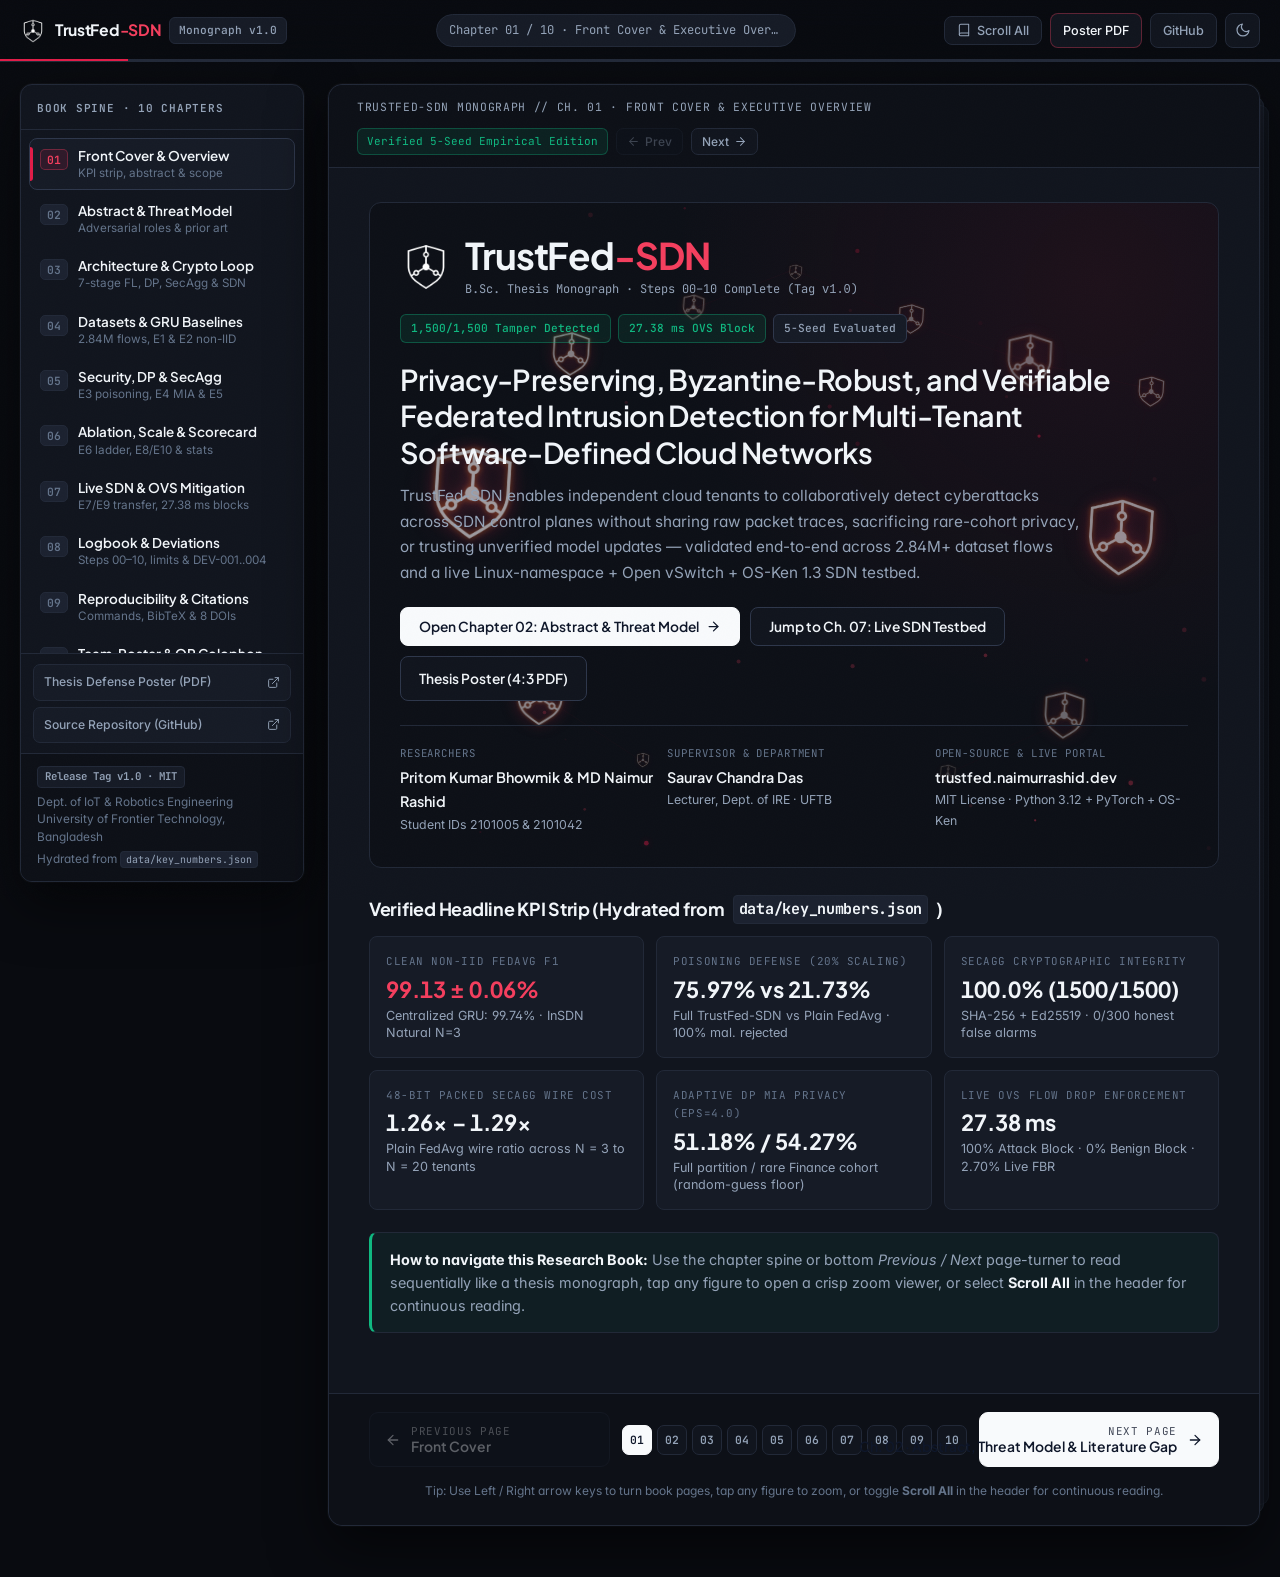
==== commit 9088a0fe: "style(site): mirror refined editorial typography, color palette, SVG icons, and mobile responsive la" ====
--- a/site/index.html
+++ b/site/index.html
@@ -6,12 +6,12 @@
   <meta name="viewport" content="width=device-width, initial-scale=1.0">
   <title>TrustFed-SDN — Interactive Research Monograph &amp; Thesis Release v1.0</title>
   <meta name="description"
-    content="TrustFed-SDN: Privacy-preserving, Byzantine-robust, cryptographically verifiable federated learning for multi-tenant SDN intrusion detection — interactive 10-chapter digital monograph.">
+    content="TrustFed-SDN: Privacy-preserving, Byzantine-robust, and verifiable federated intrusion detection for multi-tenant SDN cloud networks.">
   <link rel="icon" type="image/png" href="images/logo.png">
   <link rel="preconnect" href="https://fonts.googleapis.com">
   <link rel="preconnect" href="https://fonts.gstatic.com" crossorigin>
   <link
-    href="https://fonts.googleapis.com/css2?family=Inter:wght@400;500;600;700&family=JetBrains+Mono:wght@400;500;600;700&family=Newsreader:ital,opsz,wght@0,6..72,400;0,6..72,600;1,6..72,400&family=Space+Grotesk:wght@500;600;700&display=swap"
+    href="https://fonts.googleapis.com/css2?family=Inter:wght@400;500;600;700&family=JetBrains+Mono:wght@400;500;600&family=Plus+Jakarta+Sans:wght@500;600;700&display=swap"
     rel="stylesheet">
   <link rel="stylesheet" href="css/style.css">
   <script>
@@ -30,8 +30,8 @@
     <div class="topbar-inner">
       <div class="topbar-left">
         <button id="tocMobileBtn" class="icon-btn toc-mobile-btn" type="button" aria-label="Open book chapter index">
-          <svg width="18" height="18" viewBox="0 0 24 24" fill="none" stroke="currentColor" stroke-width="2"
-            stroke-linecap="round">
+          <svg width="18" height="18" viewBox="0 0 24 24" fill="none" stroke="currentColor" stroke-width="1.8"
+            stroke-linecap="round" aria-hidden="true">
             <line x1="3" y1="6" x2="21" y2="6"></line>
             <line x1="3" y1="12" x2="21" y2="12"></line>
             <line x1="3" y1="18" x2="21" y2="18"></line>
@@ -40,7 +40,7 @@
 
         <a href="#ch01" data-goto="1" class="brand-link">
           <img src="images/logo.png" alt="TrustFed-SDN Mark" class="brand-logo" data-brand-logo>
-          <span>TrustFed-SDN</span>
+          <span>TrustFed<span class="brand-accent">-SDN</span></span>
         </a>
         <span class="edition-pill">Monograph v1.0</span>
       </div>
@@ -52,20 +52,25 @@
       <div class="topbar-right">
         <button id="modeToggleBtn" class="pill-btn" type="button"
           title="Switch between interactive chapter book pages and continuous scrolling">
+          <svg width="14" height="14" viewBox="0 0 24 24" fill="none" stroke="currentColor" stroke-width="1.8"
+            stroke-linecap="round" stroke-linejoin="round" aria-hidden="true">
+            <path d="M4 19.5A2.5 2.5 0 0 1 6.5 17H20"></path>
+            <path d="M6.5 2H20v20H6.5A2.5 2.5 0 0 1 4 19.5v-15A2.5 2.5 0 0 1 6.5 2z"></path>
+          </svg>
           <span id="modeToggleLabel">Scroll All</span>
         </button>
         <a href="Thesis-Poster-TrustFed-Presentationv2-4-by-3.pdf" target="_blank" rel="noopener"
-          class="pill-btn pill-btn-poster">Poster PDF</a>
+          class="pill-btn pill-btn-poster hide-mobile">Poster PDF</a>
         <a href="https://github.com/naimurhamim/TrustFed-SDN" target="_blank" rel="noopener"
-          class="pill-btn">GitHub</a>
+          class="pill-btn hide-mobile">GitHub</a>
         <button id="themeToggleBtn" class="icon-btn" type="button" aria-label="Toggle light and dark theme"
-          title="Toggle light/dark paper theme">
-          <svg class="icon-moon" width="17" height="17" viewBox="0 0 24 24" fill="none" stroke="currentColor"
-            stroke-width="2" stroke-linecap="round" stroke-linejoin="round">
+          title="Toggle light/dark theme">
+          <svg class="icon-moon" width="16" height="16" viewBox="0 0 24 24" fill="none" stroke="currentColor"
+            stroke-width="1.8" stroke-linecap="round" stroke-linejoin="round" aria-hidden="true">
             <path d="M21 12.79A9 9 0 1 1 11.21 3 7 7 0 0 0 21 12.79z"></path>
           </svg>
-          <svg class="icon-sun" width="17" height="17" viewBox="0 0 24 24" fill="none" stroke="currentColor"
-            stroke-width="2" stroke-linecap="round" stroke-linejoin="round">
+          <svg class="icon-sun" width="16" height="16" viewBox="0 0 24 24" fill="none" stroke="currentColor"
+            stroke-width="1.8" stroke-linecap="round" stroke-linejoin="round" aria-hidden="true">
             <circle cx="12" cy="12" r="5"></circle>
             <line x1="12" y1="1" x2="12" y2="3"></line>
             <line x1="12" y1="21" x2="12" y2="23"></line>
@@ -93,30 +98,35 @@
     <aside id="bookSidebar" class="book-sidebar" aria-label="Book Chapters">
       <div class="sidebar-head">
         <span class="sidebar-kicker">Book Spine · 10 Chapters</span>
-        <button id="sidebarCloseBtn" class="sidebar-close-btn" type="button"
-          aria-label="Close chapter navigation">&times;</button>
+        <button id="sidebarCloseBtn" class="sidebar-close-btn" type="button" aria-label="Close chapter navigation">
+          <svg width="16" height="16" viewBox="0 0 24 24" fill="none" stroke="currentColor" stroke-width="1.8"
+            stroke-linecap="round" stroke-linejoin="round" aria-hidden="true">
+            <line x1="18" y1="6" x2="6" y2="18"></line>
+            <line x1="6" y1="6" x2="18" y2="18"></line>
+          </svg>
+        </button>
       </div>
 
       <nav class="toc-list">
         <button class="toc-item active" type="button" data-goto="1">
           <span class="toc-num">01</span>
           <span class="toc-meta">
-            <span class="toc-title">Front Cover &amp; Executive Overview</span>
-            <span class="toc-sub">KPI strip, abstract &amp; thesis scope</span>
+            <span class="toc-title">Front Cover &amp; Overview</span>
+            <span class="toc-sub">KPI strip, abstract &amp; scope</span>
           </span>
         </button>
         <button class="toc-item" type="button" data-goto="2">
           <span class="toc-num">02</span>
           <span class="toc-meta">
-            <span class="toc-title">Abstract, Threat Model &amp; Gap</span>
-            <span class="toc-sub">Adversarial roles &amp; prior art matrix</span>
+            <span class="toc-title">Abstract &amp; Threat Model</span>
+            <span class="toc-sub">Adversarial roles &amp; prior art</span>
           </span>
         </button>
         <button class="toc-item" type="button" data-goto="3">
           <span class="toc-num">03</span>
           <span class="toc-meta">
-            <span class="toc-title">Architecture &amp; Crypto Pipeline</span>
-            <span class="toc-sub">7-stage FL + DP + SecAgg + SDN loop</span>
+            <span class="toc-title">Architecture &amp; Crypto Loop</span>
+            <span class="toc-sub">7-stage FL, DP, SecAgg &amp; SDN</span>
           </span>
         </button>
         <button class="toc-item" type="button" data-goto="4">
@@ -129,52 +139,74 @@
         <button class="toc-item" type="button" data-goto="5">
           <span class="toc-num">05</span>
           <span class="toc-meta">
-            <span class="toc-title">Security, Adaptive DP &amp; SecAgg</span>
-            <span class="toc-sub">E3 poisoning, E4 MIA &amp; E5 tamper proofs</span>
+            <span class="toc-title">Security, DP &amp; SecAgg</span>
+            <span class="toc-sub">E3 poisoning, E4 MIA &amp; E5</span>
           </span>
         </button>
         <button class="toc-item" type="button" data-goto="6">
           <span class="toc-num">06</span>
           <span class="toc-meta">
             <span class="toc-title">Ablation, Scale &amp; Scorecard</span>
-            <span class="toc-sub">E6 ladder, E8/E10 &amp; Wilcoxon tests</span>
+            <span class="toc-sub">E6 ladder, E8/E10 &amp; stats</span>
           </span>
         </button>
         <button class="toc-item" type="button" data-goto="7">
           <span class="toc-num">07</span>
           <span class="toc-meta">
-            <span class="toc-title">Live SDN Testbed &amp; OVS Mitigation</span>
-            <span class="toc-sub">E7/E9 transfer, 27.38 ms OVS blocks</span>
+            <span class="toc-title">Live SDN &amp; OVS Mitigation</span>
+            <span class="toc-sub">E7/E9 transfer, 27.38 ms blocks</span>
           </span>
         </button>
         <button class="toc-item" type="button" data-goto="8">
           <span class="toc-num">08</span>
           <span class="toc-meta">
-            <span class="toc-title">Build Logbook &amp; Deviations</span>
-            <span class="toc-sub">Steps 00–10, honest limits &amp; DEV-001..004</span>
+            <span class="toc-title">Logbook &amp; Deviations</span>
+            <span class="toc-sub">Steps 00–10, limits &amp; DEV-001..004</span>
           </span>
         </button>
         <button class="toc-item" type="button" data-goto="9">
           <span class="toc-num">09</span>
           <span class="toc-meta">
-            <span class="toc-title">Reproducibility &amp; References</span>
-            <span class="toc-sub">Make commands, BibTeX &amp; 8 DOI works</span>
+            <span class="toc-title">Reproducibility &amp; Citations</span>
+            <span class="toc-sub">Commands, BibTeX &amp; 8 DOIs</span>
           </span>
         </button>
         <button class="toc-item" type="button" data-goto="10">
           <span class="toc-num">10</span>
           <span class="toc-meta">
             <span class="toc-title">Team, Poster &amp; QR Colophon</span>
-            <span class="toc-sub">Authors, supervisor, poster &amp; v4-H QR</span>
+            <span class="toc-sub">Authors, poster &amp; v4-H QR</span>
           </span>
         </button>
       </nav>
+
+      <div class="sidebar-quick-links">
+        <a class="sidebar-ext-link" href="Thesis-Poster-TrustFed-Presentationv2-4-by-3.pdf" target="_blank"
+          rel="noopener">
+          <span>Thesis Defense Poster (PDF)</span>
+          <svg width="13" height="13" viewBox="0 0 24 24" fill="none" stroke="currentColor" stroke-width="1.8"
+            stroke-linecap="round" stroke-linejoin="round" aria-hidden="true">
+            <path d="M18 13v6a2 2 0 0 1-2 2H5a2 2 0 0 1-2-2V8a2 2 0 0 1 2-2h6"></path>
+            <polyline points="15 3 21 3 21 9"></polyline>
+            <line x1="10" y1="14" x2="21" y2="3"></line>
+          </svg>
+        </a>
+        <a class="sidebar-ext-link" href="https://github.com/naimurhamim/TrustFed-SDN" target="_blank" rel="noopener">
+          <span>Source Repository (GitHub)</span>
+          <svg width="13" height="13" viewBox="0 0 24 24" fill="none" stroke="currentColor" stroke-width="1.8"
+            stroke-linecap="round" stroke-linejoin="round" aria-hidden="true">
+            <path d="M18 13v6a2 2 0 0 1-2 2H5a2 2 0 0 1-2-2V8a2 2 0 0 1 2-2h6"></path>
+            <polyline points="15 3 21 3 21 9"></polyline>
+            <line x1="10" y1="14" x2="21" y2="3"></line>
+          </svg>
+        </a>
+      </div>
 
       <div class="sidebar-colophon">
         <span class="colophon-badge">Release Tag v1.0 · MIT</span>
         <div>Dept. of IoT &amp; Robotics Engineering</div>
         <div>University of Frontier Technology, Bangladesh</div>
-        <div style="margin-top:6px;">All numbers hydrated live from <code>data/key_numbers.json</code>.</div>
+        <div class="colophon-source">Hydrated from <code>data/key_numbers.json</code></div>
       </div>
     </aside>
 
@@ -187,8 +219,22 @@
           <span id="folioRunningLeft" class="folio-running-left">TRUSTFED-SDN MONOGRAPH // CH. 01 · FRONT COVER &amp; EXECUTIVE OVERVIEW</span>
           <div class="folio-running-right">
             <span class="folio-verified-pill">Verified 5-Seed Empirical Edition</span>
-            <button id="prevMiniBtn" class="mini-nav-btn" type="button">&larr; Prev</button>
-            <button id="nextMiniBtn" class="mini-nav-btn" type="button">Next &rarr;</button>
+            <button id="prevMiniBtn" class="mini-nav-btn" type="button">
+              <svg width="13" height="13" viewBox="0 0 24 24" fill="none" stroke="currentColor" stroke-width="1.9"
+                stroke-linecap="round" stroke-linejoin="round" aria-hidden="true">
+                <line x1="19" y1="12" x2="5" y2="12"></line>
+                <polyline points="12 19 5 12 12 5"></polyline>
+              </svg>
+              <span>Prev</span>
+            </button>
+            <button id="nextMiniBtn" class="mini-nav-btn" type="button">
+              <span>Next</span>
+              <svg width="13" height="13" viewBox="0 0 24 24" fill="none" stroke="currentColor" stroke-width="1.9"
+                stroke-linecap="round" stroke-linejoin="round" aria-hidden="true">
+                <line x1="5" y1="12" x2="19" y2="12"></line>
+                <polyline points="12 5 19 12 12 19"></polyline>
+              </svg>
+            </button>
           </div>
         </div>
 
@@ -205,8 +251,8 @@
                 <div class="cover-logo-lockup">
                   <img src="images/logo.png" alt="TrustFed-SDN Crest" class="cover-logo" data-brand-logo>
                   <div>
-                    <h1 class="cover-system-name">TrustFed<span class="grad-text">-SDN</span></h1>
-                    <div class="mono" style="font-size:0.78rem;color:var(--text-dim);">
+                    <h1 class="cover-system-name">TrustFed<span class="brand-accent">-SDN</span></h1>
+                    <div class="mono cover-subtag">
                       B.Sc. Thesis Monograph · Steps 00–10 Complete (Tag <code>v1.0</code>)
                     </div>
                   </div>
@@ -231,7 +277,14 @@
               </p>
 
               <div class="cta-row">
-                <button class="btn btn-primary" type="button" data-goto="2">Open Chapter 02: Abstract &amp; Threat Model &rarr;</button>
+                <button class="btn btn-primary" type="button" data-goto="2">
+                  <span>Open Chapter 02: Abstract &amp; Threat Model</span>
+                  <svg width="15" height="15" viewBox="0 0 24 24" fill="none" stroke="currentColor" stroke-width="2"
+                    stroke-linecap="round" stroke-linejoin="round" aria-hidden="true">
+                    <line x1="5" y1="12" x2="19" y2="12"></line>
+                    <polyline points="12 5 19 12 12 19"></polyline>
+                  </svg>
+                </button>
                 <button class="btn btn-outline" type="button" data-goto="7">Jump to Ch. 07: Live SDN Testbed</button>
                 <a class="btn btn-outline" href="Thesis-Poster-TrustFed-Presentationv2-4-by-3.pdf" target="_blank"
                   rel="noopener">Thesis Poster (4:3 PDF)</a>
@@ -249,7 +302,7 @@
                   <span class="meta-cell-sub">Lecturer, Dept. of IRE · UFTB</span>
                 </div>
                 <div>
-                  <span class="meta-cell-label">Open-Source &amp; Live DOI-Style Portal</span>
+                  <span class="meta-cell-label">Open-Source &amp; Live Portal</span>
                   <span class="meta-cell-val">trustfed.naimurrashid.dev</span>
                   <span class="meta-cell-sub">MIT License · Python 3.12 + PyTorch + OS-Ken</span>
                 </div>
@@ -261,7 +314,7 @@
           <div class="kpi-grid">
             <div class="kpi-card">
               <span class="kpi-label">Clean Non-IID FedAvg F1</span>
-              <span class="kpi-value grad-text" id="kpiFedAvg">99.13 ± 0.06%</span>
+              <span class="kpi-value kpi-value-primary" id="kpiFedAvg">99.13 ± 0.06%</span>
               <span class="kpi-note" id="kpiCentralizedNote">Centralized GRU: 99.74% · InSDN Natural N=3</span>
             </div>
 
@@ -279,7 +332,7 @@
 
             <div class="kpi-card">
               <span class="kpi-label">48-Bit Packed SecAgg Wire Cost</span>
-              <span class="kpi-value" id="kpiWire">1.26× – 1.29×</span>
+              <span class="kpi-value" id="kpiWire">1.26x – 1.29x</span>
               <span class="kpi-note">Plain FedAvg wire ratio across N = 3 to N = 20 tenants</span>
             </div>
 
@@ -297,9 +350,9 @@
           </div>
 
           <div class="callout callout-ok">
-            <strong>How to navigate this Research Book:</strong> Use the left spine or bottom <em>Previous / Next</em>
-            page-turner to read sequentially like a thesis monograph, click any figure to open a crisp high-resolution zoom
-            viewer, or click <strong>Scroll All</strong> in the header for print/continuous reading.
+            <strong>How to navigate this Research Book:</strong> Use the chapter spine or bottom <em>Previous / Next</em>
+            page-turner to read sequentially like a thesis monograph, tap any figure to open a crisp zoom viewer, or
+            select <strong>Scroll All</strong> in the header for continuous reading.
           </div>
         </article>
 
@@ -327,13 +380,13 @@
               scaling), and silent aggregation manipulation.
             </p>
             <p style="margin-top:10px;">
-              <strong>TrustFed-SDN</strong> unifies four coordinated mechanisms over a shared 3-layer Bi-Directional /
-              1-layer sequence GRU detector (43,554 parameters on InSDN): (1) density-aware Adaptive R&eacute;nyi Differential
-              Privacy (DP-SGD) calibrating per-tenant privacy budgets via sample-volume weighting, (2) two-stage
-              cosine-clustering plus coordinate-wise trimmed mean / median Byzantine filtering, (3) 48-bit quantized
-              pairwise Diffie-Hellman Secret Aggregation in Z<sub>q</sub> (<em>q = 2<sup>61</sup>&minus;1</em>) backed by
-              SHA-256 hash commitments and Ed25519 digital signatures, and (4) closed-loop OpenFlow 1.3 Open vSwitch flow
-              mitigation orchestrated via OS-Ken 3.0.1 controllers.
+              <strong>TrustFed-SDN</strong> unifies four coordinated mechanisms over a shared sequence GRU detector
+              (43,554 parameters on InSDN): (1) density-aware Adaptive R&eacute;nyi Differential Privacy (DP-SGD)
+              calibrating per-tenant privacy budgets via sample-volume weighting, (2) two-stage cosine-clustering plus
+              coordinate-wise trimmed mean / median Byzantine filtering, (3) 48-bit quantized pairwise X25519 + SHAKE-256
+              Secret Aggregation in Z<sub>q</sub> (<em>q = 2<sup>61</sup> &minus; 1</em>) backed by SHA-256 Merkle
+              commitments and Ed25519 digital signatures, and (4) closed-loop OpenFlow 1.3 Open vSwitch flow mitigation
+              orchestrated via OS-Ken 3.0.1 controllers.
             </p>
           </div>
 
@@ -359,7 +412,7 @@
               <h4>3. Untrusted Wire &amp; Tampering</h4>
               <p>
                 Active middleboxes or corrupted relays alter ciphertext shares, substitute commitments, or forge
-                aggregation transcripts. Clients reject any global model whose SHA-256 transcript commitment or Ed25519
+                aggregation transcripts. Clients reject any global model whose SHA-256 Merkle commitment or Ed25519
                 server signature fails local verification.
               </p>
             </div>
@@ -386,7 +439,7 @@
                   <td><span class="tag-no">No (21.7% F1)</span></td>
                   <td><span class="tag-no">No</span></td>
                   <td><span class="tag-no">No</span></td>
-                  <td>1.00&times;</td>
+                  <td>1.00x</td>
                   <td><span class="tag-no">Offline only</span></td>
                 </tr>
                 <tr>
@@ -395,7 +448,7 @@
                   <td><span class="tag-no">No (30.3% F1)</span></td>
                   <td><span class="tag-partial">Uniform eps</span></td>
                   <td><span class="tag-no">No</span></td>
-                  <td>1.00&times;</td>
+                  <td>1.00x</td>
                   <td><span class="tag-no">No</span></td>
                 </tr>
                 <tr>
@@ -404,7 +457,7 @@
                   <td><span class="tag-yes">Yes</span></td>
                   <td><span class="tag-no">No</span></td>
                   <td><span class="tag-no">No</span></td>
-                  <td>1.00&times;</td>
+                  <td>1.00x</td>
                   <td><span class="tag-no">No</span></td>
                 </tr>
                 <tr>
@@ -413,7 +466,7 @@
                   <td><span class="tag-partial">Limited</span></td>
                   <td><span class="tag-no">No</span></td>
                   <td><span class="tag-yes">On-chain</span></td>
-                  <td>&gt; 10&times;–50&times;</td>
+                  <td>&gt; 10x–50x</td>
                   <td><span class="tag-no">Seconds/min</span></td>
                 </tr>
                 <tr class="row-highlight">
@@ -422,7 +475,7 @@
                   <td><span class="tag-yes">100% Mal. Rej.</span></td>
                   <td><span class="tag-yes">Yes (51.2% MIA)</span></td>
                   <td><span class="tag-yes">100% (1,500/1,500)</span></td>
-                  <td>1.26&times; – 1.29&times;</td>
+                  <td>1.26x – 1.29x</td>
                   <td><span class="tag-yes">27.38 ms OVS</span></td>
                 </tr>
               </tbody>
@@ -445,7 +498,8 @@
           </div>
 
           <div class="figure-card">
-            <div class="figure-viewport" data-title="TrustFed-SDN High-Level Methodology Architecture"
+            <div class="figure-viewport figure-viewport-methodology"
+              data-title="TrustFed-SDN High-Level Methodology Architecture"
               data-source="06_Branding_and_Assets / TrustFed_SDN_Methodology.png">
               <img src="images/TrustFed_SDN_Methodology.png?v=2" alt="TrustFed-SDN Methodology Architecture Diagram">
               <span class="zoom-chip">Click to enlarge</span>
@@ -464,7 +518,7 @@
               <p>
                 Minority tenant partitions leak disproportionate membership signal under uniform budgets. TrustFed-SDN
                 scales each tenant's per-round privacy budget by √(|D<sub>k</sub>|/mean) with clipping norm <em>C</em> and
-                Opacus R&eacute;nyi accountability:
+                R&eacute;nyi DP accountability:
               </p>
               <div class="formula-box">
                 eps_k = eps_bar * clip(|D_k| / D_mean, 0.5, 1.5)^0.5 ; sigma_k = calibrated_rdp(eps_k, delta=1e-5)
@@ -481,87 +535,94 @@
               <p>
                 Unmasked pairwise-norm-bounded deltas undergo pairwise cosine similarity clustering (cutoff = 0.5) plus
                 coordinate trimmed mean (<em>&beta; = 0.2</em>). Surviving weights are fixed-point quantized at <em>Q = 20</em>
-                fractional bits, packed into 48-bit words, and blinded via X25519 Diffie-Hellman pairwise masks mod
+                fractional bits, packed into 48-bit words, and blinded via X25519 + SHAKE-256 pairwise masks mod
                 <em>q = 2<sup>61</sup> &minus; 1</em>:
               </p>
               <div class="formula-box">
-                u_tilde_k = Q20(w_k) + sum_{j != k} sign(j - k) * PRG(DH(sk_k, pk_j)) mod (2^61 - 1)
+                u_tilde_k = Q20(w_k) + sum_{j != k} sign(j - k) * SHAKE256(DH(sk_k, pk_j)) mod (2^61 - 1)
               </div>
               <p>
-                Each bundle includes a canonical SHA-256 commitment and an Ed25519 signature (1,781-byte aggregate proof
-                overhead), yielding a compact <strong>1.26&times;–1.29&times;</strong> wire ratio vs plain FedAvg.
+                Each bundle includes a canonical SHA-256 Merkle commitment and an Ed25519 signature (1,781-byte aggregate
+                proof overhead), yielding a compact <strong>1.26x–1.29x</strong> wire ratio vs plain FedAvg.
               </p>
             </div>
           </div>
 
-          <div class="figure-card">
-            <div class="figure-viewport" data-title="TrustFed-SDN Step-by-Step Operational Workflow"
-              data-source="07_Website / TrustFed-Workflow.png">
-              <img src="images/TrustFed-Workflow.png" alt="TrustFed-SDN Workflow Diagram">
-              <span class="zoom-chip">Click to enlarge</span>
-            </div>
-            <div class="figure-caption">
-              <span class="figure-caption-text"><strong>Operational Flow:</strong> Sequential execution from local flow
-                telemetry to cryptographic proof verification and OpenFlow rule installation.</span>
-            </div>
-          </div>
-
-          <h3 class="section-subhead">Measured 7-Stage Live Round Pipeline Latency (<code>results/08_live/summary.json</code>)</h3>
-          <div class="stage-list">
-            <div class="stage-item">
-              <span class="stage-num">01</span>
-              <div>
-                <h5>Local DP-SGD Update (384.452 ms)</h5>
-                <p>GRU local epoch with Opacus-style gradient clipping &amp; Gaussian noise injection.</p>
-              </div>
-            </div>
-            <div class="stage-item">
-              <span class="stage-num">02</span>
-              <div>
-                <h5>Mask + Commit + Sign (11.162 ms)</h5>
-                <p>48-bit fixed-point quantization, DH pairwise blinding &amp; Ed25519 commitment signature.</p>
-              </div>
-            </div>
-            <div class="stage-item">
-              <span class="stage-num">03</span>
-              <div>
-                <h5>Tenant Upload (16.447 ms)</h5>
-                <p>Packed ciphertext stream dispatched asynchronously over localhost FL TCP control plane.</p>
-              </div>
-            </div>
-            <div class="stage-item">
-              <span class="stage-num">04</span>
-              <div>
-                <h5>Server Agg &amp; Proof (13.487 ms)</h5>
-                <p>Pairwise cancellation mod (2<sup>61</sup>&minus;1), robust defense check &amp; 1,781 B proof bundle.</p>
-              </div>
-            </div>
-            <div class="stage-item">
-              <span class="stage-num">05</span>
-              <div>
-                <h5>Global Download (54.840 ms)</h5>
-                <p>Signed global weights + cryptographic transcript broadcast back to tenant agents.</p>
-              </div>
-            </div>
-            <div class="stage-item">
-              <span class="stage-num">06</span>
-              <div>
-                <h5>Client Verify (5.554 ms)</h5>
-                <p>Zero-trust SHA-256 transcript &amp; Ed25519 signature verification before model swap.</p>
-              </div>
-            </div>
-            <div class="stage-item">
-              <span class="stage-num">07</span>
-              <div>
-                <h5>Controller Deploy (0.771 ms)</h5>
-                <p>OS-Ken 3.0.1 updates tenant flow scorer &amp; dispatches OVS OpenFlow 1.3 drop rules.</p>
-              </div>
-            </div>
-            <div class="stage-item">
-              <span class="stage-num">&Sigma;</span>
-              <div>
-                <h5>Total End-to-End Round: 486.714 ms</h5>
-                <p>Sub-second authenticated FL round (DP accounts for 79.0% of wall time; crypto &lt; 6.2%).</p>
+          <!-- Compact 2-Column Operational Flow & 7-Stage Pipeline -->
+          <div class="workflow-split">
+            <div class="workflow-stages-col">
+              <h3 class="section-subhead" style="margin-top:0;">Measured 7-Stage Live Round Pipeline Latency (<code>results/08_live/summary.json</code>)</h3>
+              <div class="stage-list" style="margin-bottom:0;">
+                <div class="stage-item">
+                  <span class="stage-num">01</span>
+                  <div>
+                    <h5>Local DP-SGD Update (384.452 ms)</h5>
+                    <p>GRU local epoch with gradient clipping &amp; cohort-calibrated Gaussian noise.</p>
+                  </div>
+                </div>
+                <div class="stage-item">
+                  <span class="stage-num">02</span>
+                  <div>
+                    <h5>Mask + Commit + Sign (11.162 ms)</h5>
+                    <p>48-bit fixed-point quantization, X25519 blinding &amp; Ed25519 signature.</p>
+                  </div>
+                </div>
+                <div class="stage-item">
+                  <span class="stage-num">03</span>
+                  <div>
+                    <h5>Tenant Upload (16.447 ms)</h5>
+                    <p>Packed ciphertext stream dispatched asynchronously over localhost FL TCP control plane.</p>
+                  </div>
+                </div>
+                <div class="stage-item">
+                  <span class="stage-num">04</span>
+                  <div>
+                    <h5>Server Agg &amp; Proof (13.487 ms)</h5>
+                    <p>Pairwise cancellation mod (2<sup>61</sup> &minus; 1), robust filter &amp; 1,781 B proof bundle.</p>
+                  </div>
+                </div>
+                <div class="stage-item">
+                  <span class="stage-num">05</span>
+                  <div>
+                    <h5>Global Download (54.840 ms)</h5>
+                    <p>Signed global weights &amp; Merkle transcript broadcast back to tenant agents.</p>
+                  </div>
+                </div>
+                <div class="stage-item">
+                  <span class="stage-num">06</span>
+                  <div>
+                    <h5>Client Verify (5.554 ms)</h5>
+                    <p>Zero-trust SHA-256 commitment &amp; Ed25519 signature check before swap.</p>
+                  </div>
+                </div>
+                <div class="stage-item">
+                  <span class="stage-num">07</span>
+                  <div>
+                    <h5>Controller Deploy (0.771 ms)</h5>
+                    <p>OS-Ken 3.0.1 updates tenant flow scorer &amp; dispatches OVS OpenFlow 1.3 drop rules.</p>
+                  </div>
+                </div>
+                <div class="stage-item">
+                  <span class="stage-num stage-num-tot">TOT</span>
+                  <div>
+                    <h5>Total Round Time: 486.714 ms</h5>
+                    <p>Sub-second authenticated FL round (DP 79.0% of wall time; crypto under 6.2%).</p>
+                  </div>
+                </div>
+              </div>
+            </div>
+
+            <div class="workflow-figure-col">
+              <div class="figure-card figure-card-compact">
+                <div class="figure-viewport" data-title="TrustFed-SDN Step-by-Step Operational Workflow"
+                  data-source="07_Website / TrustFed-Workflow.png">
+                  <img src="images/TrustFed-Workflow.png" alt="TrustFed-SDN Operational Workflow Diagram">
+                  <span class="zoom-chip">Click to zoom</span>
+                </div>
+                <div class="figure-caption">
+                  <span class="figure-caption-text"><strong>Operational Flow:</strong> Compact end-to-end execution
+                    sequence (click to inspect full vertical detail).</span>
+                </div>
               </div>
             </div>
           </div>
@@ -869,7 +930,7 @@
                   <td>21.73%</td>
                   <td>71.42%</td>
                   <td>29.38%</td>
-                  <td>0.0% / 3.48 MB (1.00&times;)</td>
+                  <td>0.0% / 3.48 MB (1.00x)</td>
                 </tr>
                 <tr>
                   <td>R2 · + Adaptive DP</td>
@@ -878,7 +939,7 @@
                   <td>30.33%</td>
                   <td>61.55%</td>
                   <td>28.30%</td>
-                  <td>0.0% / 3.48 MB (1.00&times;)</td>
+                  <td>0.0% / 3.48 MB (1.00x)</td>
                 </tr>
                 <tr>
                   <td>R3 · + Robust Filter</td>
@@ -887,7 +948,7 @@
                   <td>75.97%</td>
                   <td>62.83%</td>
                   <td>64.71%</td>
-                  <td>100.0% / 3.48 MB (1.00&times;)</td>
+                  <td>100.0% / 3.48 MB (1.00x)</td>
                 </tr>
                 <tr class="row-highlight">
                   <td>R4 · Full TrustFed-SDN</td>
@@ -896,7 +957,7 @@
                   <td>75.97 ± 0.29%</td>
                   <td>61.55 ± 0.25%</td>
                   <td>64.71 ± 2.60%</td>
-                  <td>100.0% (0% FP) / 4.41 MB (1.27&times;)</td>
+                  <td>100.0% (0% FP) / 4.41 MB (1.27x)</td>
                 </tr>
               </tbody>
             </table>
@@ -930,7 +991,7 @@
               </div>
               <div class="figure-caption">
                 <span class="figure-caption-text"><strong>Fig. 7 (E8 — Scalability):</strong> Crypto round time grows
-                  gently (21.51 ms &rarr; 82.80 ms at N=20); wire ratio stays <strong>1.256&times;–1.290&times;</strong>;
+                  gently (21.51 ms to 82.80 ms at N=20); wire ratio stays <strong>1.256x–1.290x</strong>;
                   InSDN F1 holds <strong>98.68%</strong> at N=20.</span>
                 <a class="pdf-chip" href="images/figures/fig07_e8_scalability.pdf" target="_blank"
                   rel="noopener">PDF</a>
@@ -976,8 +1037,8 @@
                 </tr>
                 <tr>
                   <td>Wire Overhead</td>
-                  <td>~1.2&times;–1.5&times; plain FedAvg</td>
-                  <td>1.26&times; (N=3) to 1.27&times; (N=10), 1.29&times; (N=20) via 48-bit SecAgg + proofs</td>
+                  <td>~1.2x–1.5x plain FedAvg</td>
+                  <td>1.26x (N=3) to 1.27x (N=10), 1.29x (N=20) via 48-bit SecAgg + proofs</td>
                   <td><span class="tag-yes">Met</span></td>
                 </tr>
                 <tr>
@@ -1053,12 +1114,12 @@
                 <li><strong>Root Cause Found:</strong> Raw synthetic-trained models suffered a high raw False Block Rate
                   (<code>64.26%</code>) when evaluating live Ubuntu kernel socket flows (<em>F1 44.25%</em> zero-shot).</li>
                 <li><strong>Threshold Calibration Fix:</strong> Tuning decision threshold on a small validation window
-                  (<em>&theta; = 0.98</em>) drops live False Block Rate from <strong>64.26% &rarr; 2.70% (9/333)</strong>
+                  (<em>&theta; = 0.98</em>) drops live False Block Rate from <strong>64.26% to 2.70% (9/333)</strong>
                   while preserving high attack recall.</li>
                 <li><strong>3-Epoch Live Fine-Tune:</strong> Few-shot adaptation restores InSDN live F1 from
-                  <code>44.25% &rarr; 75.46 ± 0.14%</code> (ASEADOS: <code>33.46% &rarr; 74.62%</code>).</li>
+                  <code>44.25% to 75.46 ± 0.14%</code> (ASEADOS: <code>33.46% to 74.62%</code>).</li>
                 <li><strong>Data-Plane Overhead:</strong> <code>0.0%</code> intra-tenant loss (18/18), <code>100%</code>
-                  cross-tenant block (6/6), RTT <code>0.071 &rarr; 0.080 ms (+0.009 ms)</code>, controller RSS
+                  cross-tenant block (6/6), RTT <code>0.071 to 0.080 ms (+0.009 ms)</code>, controller RSS
                   <code>67.3 MB</code>.</li>
               </ul>
             </div>
@@ -1075,7 +1136,7 @@
             </div>
             <div class="figure-caption">
               <span class="figure-caption-text"><strong>Fig. 6 (E7 — Live Testbed):</strong> 7-stage mean round time
-                (486.714 ms), 100% OVS attack mitigation in 27.38 ms, and False Block Rate reduction (64.26% &rarr; 2.70%)
+                (486.714 ms), 100% OVS attack mitigation in 27.38 ms, and False Block Rate reduction (64.26% to 2.70%)
                 under calibrated thresholding.</span>
               <a class="pdf-chip" href="images/figures/fig06_e7_live_sdn_testbed.pdf" target="_blank"
                 rel="noopener">Vector PDF</a>
@@ -1131,7 +1192,7 @@
             </div>
             <div class="progress-row">
               <span class="step-badge">Step 06</span>
-              <span class="step-desc">48-Bit Pairwise Diffie-Hellman SecAgg + SHA-256 Commitments + Ed25519 Signed Transcripts</span>
+              <span class="step-desc">48-Bit Pairwise Diffie-Hellman SecAgg + SHA-256 Merkle Commitments + Ed25519 Signed Transcripts</span>
               <span class="status-done">Approved</span>
             </div>
             <div class="progress-row">
@@ -1163,7 +1224,7 @@
               <ul style="margin:8px 0 0;padding-left:18px;">
                 <li>Two-stage cosine + median clustering completely stops InSDN poisoning (<strong>75.97% vs 21.73%</strong>
                   in R4; <strong>0.00% ASR</strong> in E3).</li>
-                <li>48-bit quantized Diffie-Hellman masking keeps wire ratio compact at <strong>1.26&times;–1.29&times;</strong>
+                <li>48-bit quantized Diffie-Hellman masking keeps wire ratio compact at <strong>1.26x–1.29x</strong>
                   while catching <strong>1,500/1,500</strong> tampers with zero false alarms.</li>
                 <li>OS-Ken + OVS closed-loop isolation achieves <strong>27.38 ms</strong> rule deployment and
                   <strong>0% benign drop collateral</strong> after threshold calibration.</li>
@@ -1174,7 +1235,7 @@
               <strong>Open Limitations &amp; Failures Noted Honestly:</strong>
               <ul style="margin:8px 0 0;padding-left:18px;">
                 <li><strong>DP Utility Drop on 12-Round Non-IID:</strong> In E6 InSDN (eps_bar=4.0), clean macro-F1 drops
-                  from <code>96.26% &rarr; 76.04%</code> primarily due to benign-class threshold shift under noise.</li>
+                  from <code>96.26% to 76.04%</code> primarily due to benign-class threshold shift under noise.</li>
                 <li><strong>ASEADOS Adaptive Attack / Extreme Heterogeneity:</strong> Under Dir <em>&alpha;=0.1</em>
                   plain FedAvg degrades to <code>71.43%</code>, and on 20% ASEADOS backdoor E3 mean ASR hits
                   <code>59.88%</code> across heterogeneous seeds (compared to 0.00% on InSDN).</li>
@@ -1218,7 +1279,7 @@
                   <td><code>DEV-004</code></td>
                   <td>Testbed, Threshold &amp; Site</td>
                   <td>L3 VM isolation, 0.5 threshold &amp; SPA</td>
-                  <td>L1 namespace + OVS testbed, calibrated <em>&theta; = 0.98</em> (FBR 64.26% &rarr; 2.70%), and 10-chapter Digital Monograph</td>
+                  <td>L1 namespace + OVS testbed, calibrated <em>&theta; = 0.98</em> (FBR 64.26% to 2.70%), and 10-chapter Digital Monograph</td>
                 </tr>
               </tbody>
             </table>
@@ -1329,7 +1390,14 @@
                 <span class="ref-title">Privacy Protection Optimization Method for Cloud Platforms Based on Federated Learning and Homomorphic Encryption</span>
                 <span class="ref-meta">J. Wang &amp; Y. Wang · Sensors, vol. 26, no. 3, p. 890 · 2026</span>
               </span>
-              <span class="ref-doi">DOI &rarr;</span>
+              <span class="ref-doi">
+                <span>DOI</span>
+                <svg width="13" height="13" viewBox="0 0 24 24" fill="none" stroke="currentColor" stroke-width="1.8"
+                  stroke-linecap="round" stroke-linejoin="round" aria-hidden="true">
+                  <line x1="7" y1="17" x2="17" y2="7"></line>
+                  <polyline points="7 7 17 7 17 17"></polyline>
+                </svg>
+              </span>
             </a>
 
             <a class="ref-row" href="https://doi.org/10.1109/ICNC59896.2024.10556115" target="_blank" rel="noopener">
@@ -1338,7 +1406,14 @@
                 <span class="ref-title">Federated Learning-Based Solution for DDoS Detection in SDN</span>
                 <span class="ref-meta">J. Mateus &amp; G.-A. Lusilao Zodi · Proc. ICNC, Cape Town · 2024</span>
               </span>
-              <span class="ref-doi">DOI &rarr;</span>
+              <span class="ref-doi">
+                <span>DOI</span>
+                <svg width="13" height="13" viewBox="0 0 24 24" fill="none" stroke="currentColor" stroke-width="1.8"
+                  stroke-linecap="round" stroke-linejoin="round" aria-hidden="true">
+                  <line x1="7" y1="17" x2="17" y2="7"></line>
+                  <polyline points="7 7 17 7 17 17"></polyline>
+                </svg>
+              </span>
             </a>
 
             <a class="ref-row" href="https://doi.org/10.1109/TIFS.2022.3227435" target="_blank" rel="noopener">
@@ -1347,7 +1422,14 @@
                 <span class="ref-title">Privacy-Preserving and Verifiable Federated Learning Framework for Edge Computing</span>
                 <span class="ref-meta">H. Zhou, G. Yang, Y. Huang, H. Dai &amp; Y. Xiang · IEEE Trans. Inf. Forensics Secur., vol. 18, pp. 565–580 · 2023</span>
               </span>
-              <span class="ref-doi">DOI &rarr;</span>
+              <span class="ref-doi">
+                <span>DOI</span>
+                <svg width="13" height="13" viewBox="0 0 24 24" fill="none" stroke="currentColor" stroke-width="1.8"
+                  stroke-linecap="round" stroke-linejoin="round" aria-hidden="true">
+                  <line x1="7" y1="17" x2="17" y2="7"></line>
+                  <polyline points="7 7 17 7 17 17"></polyline>
+                </svg>
+              </span>
             </a>
 
             <a class="ref-row" href="https://doi.org/10.1109/JRFID.2023.3279329" target="_blank" rel="noopener">
@@ -1356,7 +1438,14 @@
                 <span class="ref-title">SDN-Based Federated Learning Approach for Satellite-IoT Framework to Enhance Data Security and Privacy in Space Communication</span>
                 <span class="ref-meta">R. Uddin &amp; S. A. P. Kumar · IEEE J. Radio Freq. Identif., vol. 7, pp. 424–440 · 2023</span>
               </span>
-              <span class="ref-doi">DOI &rarr;</span>
+              <span class="ref-doi">
+                <span>DOI</span>
+                <svg width="13" height="13" viewBox="0 0 24 24" fill="none" stroke="currentColor" stroke-width="1.8"
+                  stroke-linecap="round" stroke-linejoin="round" aria-hidden="true">
+                  <line x1="7" y1="17" x2="17" y2="7"></line>
+                  <polyline points="7 7 17 7 17 17"></polyline>
+                </svg>
+              </span>
             </a>
 
             <a class="ref-row" href="https://doi.org/10.3390/app13031431" target="_blank" rel="noopener">
@@ -1365,7 +1454,14 @@
                 <span class="ref-title">Low Rate DDoS Detection Using Weighted Federated Learning in SDN Control Plane in IoT Network</span>
                 <span class="ref-meta">M. N. Ali, M. Imran, M. S. ud din &amp; B.-S. Kim · Appl. Sci., vol. 13, no. 3, p. 1431 · 2023</span>
               </span>
-              <span class="ref-doi">DOI &rarr;</span>
+              <span class="ref-doi">
+                <span>DOI</span>
+                <svg width="13" height="13" viewBox="0 0 24 24" fill="none" stroke="currentColor" stroke-width="1.8"
+                  stroke-linecap="round" stroke-linejoin="round" aria-hidden="true">
+                  <line x1="7" y1="17" x2="17" y2="7"></line>
+                  <polyline points="7 7 17 7 17 17"></polyline>
+                </svg>
+              </span>
             </a>
 
             <a class="ref-row" href="https://doi.org/10.1109/TNSE.2021.3050781" target="_blank" rel="noopener">
@@ -1374,7 +1470,14 @@
                 <span class="ref-title">VFChain: Enabling Verifiable and Auditable Federated Learning via Blockchain Systems</span>
                 <span class="ref-meta">Z. Peng, J. Xu, X. Chu, S. Gao, Y. Yao, R. Gu &amp; Y. Tang · IEEE Trans. Netw. Sci. Eng., vol. 9, no. 1, pp. 173–186 · 2022</span>
               </span>
-              <span class="ref-doi">DOI &rarr;</span>
+              <span class="ref-doi">
+                <span>DOI</span>
+                <svg width="13" height="13" viewBox="0 0 24 24" fill="none" stroke="currentColor" stroke-width="1.8"
+                  stroke-linecap="round" stroke-linejoin="round" aria-hidden="true">
+                  <line x1="7" y1="17" x2="17" y2="7"></line>
+                  <polyline points="7 7 17 7 17 17"></polyline>
+                </svg>
+              </span>
             </a>
 
             <a class="ref-row" href="https://doi.org/10.1109/OJCOMS.2025.3644477" target="_blank" rel="noopener">
@@ -1383,7 +1486,14 @@
                 <span class="ref-title">A Survey on Security and Privacy in Federated Learning-Based Intrusion Detection Systems for 5G and Beyond Networks</span>
                 <span class="ref-meta">H. Rezaei, R. Taheri, E. Nowroozi, M. Hajizadeh, S. Shiaeles &amp; T. Bauschert · IEEE Open J. Commun. Soc., vol. 7, pp. 253–300 · 2026</span>
               </span>
-              <span class="ref-doi">DOI &rarr;</span>
+              <span class="ref-doi">
+                <span>DOI</span>
+                <svg width="13" height="13" viewBox="0 0 24 24" fill="none" stroke="currentColor" stroke-width="1.8"
+                  stroke-linecap="round" stroke-linejoin="round" aria-hidden="true">
+                  <line x1="7" y1="17" x2="17" y2="7"></line>
+                  <polyline points="7 7 17 7 17 17"></polyline>
+                </svg>
+              </span>
             </a>
 
             <a class="ref-row" href="https://doi.org/10.1007/s44443-026-00625-6" target="_blank" rel="noopener">
@@ -1392,7 +1502,14 @@
                 <span class="ref-title">Collaborative Intrusion Detection Systems in SD-WAN Enterprise Networks with Federated Learning: A Comprehensive Survey</span>
                 <span class="ref-meta">W. Almuseelem · J. King Saud Univ. Comput. Inf. Sci., vol. 38, p. 379 · 2026</span>
               </span>
-              <span class="ref-doi">DOI &rarr;</span>
+              <span class="ref-doi">
+                <span>DOI</span>
+                <svg width="13" height="13" viewBox="0 0 24 24" fill="none" stroke="currentColor" stroke-width="1.8"
+                  stroke-linecap="round" stroke-linejoin="round" aria-hidden="true">
+                  <line x1="7" y1="17" x2="17" y2="7"></line>
+                  <polyline points="7 7 17 7 17 17"></polyline>
+                </svg>
+              </span>
             </a>
           </div>
         </article>
@@ -1431,7 +1548,15 @@
               </div>
               <span class="team-role">Co-Researcher</span>
               <h3 class="team-name">
-                <a href="https://naimurrashid.dev/" target="_blank" rel="noopener">MD Naimur Rashid &#8599;</a>
+                <a class="ext-name-link" href="https://naimurrashid.dev/" target="_blank" rel="noopener">
+                  <span>MD Naimur Rashid</span>
+                  <svg width="13" height="13" viewBox="0 0 24 24" fill="none" stroke="currentColor" stroke-width="1.8"
+                    stroke-linecap="round" stroke-linejoin="round" aria-hidden="true">
+                    <path d="M18 13v6a2 2 0 0 1-2 2H5a2 2 0 0 1-2-2V8a2 2 0 0 1 2-2h6"></path>
+                    <polyline points="15 3 21 3 21 9"></polyline>
+                    <line x1="10" y1="14" x2="21" y2="3"></line>
+                  </svg>
+                </a>
               </h3>
               <p class="team-id">Student ID 2101042</p>
               <p class="team-bio">
@@ -1460,7 +1585,7 @@
             <div>
               <div class="badge-row" style="margin-bottom:10px;">
                 <span class="badge badge-ok">Decoder Verified · Zero RS Syndrome</span>
-                <span class="badge">QR Version 4-H · 33&times;33 · 30% ECC</span>
+                <span class="badge">QR Version 4-H · 33x33 · 30% ECC</span>
               </div>
               <h3 style="margin:0 0 8px;font-family:var(--font-head);">Print-Grade Verified Thesis QR &amp; Defense Poster</h3>
               <p style="margin:0 0 14px;font-size:0.9rem;color:var(--text-dim);">
@@ -1490,7 +1615,11 @@
         <footer class="page-turn-footer">
           <div class="page-turn-row">
             <button id="prevPageBtn" class="turn-btn prev" type="button" disabled>
-              <span aria-hidden="true">&larr;</span>
+              <svg width="16" height="16" viewBox="0 0 24 24" fill="none" stroke="currentColor" stroke-width="1.9"
+                stroke-linecap="round" stroke-linejoin="round" aria-hidden="true">
+                <line x1="19" y1="12" x2="5" y2="12"></line>
+                <polyline points="12 19 5 12 12 5"></polyline>
+              </svg>
               <span>
                 <span class="turn-dir">Previous Page</span>
                 <span id="prevPageTitle" class="turn-label">Front Cover</span>
@@ -1515,13 +1644,17 @@
                 <span class="turn-dir">Next Page</span>
                 <span id="nextPageTitle" class="turn-label">Ch. 02 · Abstract, Threat Model &amp; Gap</span>
               </span>
-              <span aria-hidden="true">&rarr;</span>
+              <svg width="16" height="16" viewBox="0 0 24 24" fill="none" stroke="currentColor" stroke-width="1.9"
+                stroke-linecap="round" stroke-linejoin="round" aria-hidden="true">
+                <line x1="5" y1="12" x2="19" y2="12"></line>
+                <polyline points="12 5 19 12 12 19"></polyline>
+              </svg>
             </button>
           </div>
 
           <div class="keyboard-hint">
-            Tip: Press <strong>&larr; / &rarr;</strong> arrow keys to turn book pages, click any figure to zoom, or click
-            <strong>Scroll All</strong> in the header to read continuously.
+            Tip: Use Left / Right arrow keys to turn book pages, tap any figure to zoom, or toggle
+            <strong>Scroll All</strong> in the header for continuous reading.
           </div>
         </footer>
 
@@ -1534,7 +1667,14 @@
     <div class="lightbox-card">
       <div class="lightbox-head">
         <span id="lightboxTitle" class="lightbox-title">Figure Preview</span>
-        <button id="lightboxCloseBtn" class="mini-nav-btn" type="button">Close &times;</button>
+        <button id="lightboxCloseBtn" class="mini-nav-btn" type="button">
+          <span>Close</span>
+          <svg width="14" height="14" viewBox="0 0 24 24" fill="none" stroke="currentColor" stroke-width="1.9"
+            stroke-linecap="round" stroke-linejoin="round" aria-hidden="true">
+            <line x1="18" y1="6" x2="6" y2="18"></line>
+            <line x1="6" y1="6" x2="18" y2="18"></line>
+          </svg>
+        </button>
       </div>
       <div class="lightbox-body">
         <img id="lightboxImg" src="" alt="Expanded thesis figure">
--- a/site/css/style.css
+++ b/site/css/style.css
@@ -1,57 +1,63 @@
 /* ============================================================================
-   TrustFed-SDN — Interactive Research Monograph (Book Edition v1.0)
-   Dual themes: Dark Cyber-Editorial & Light Ivory Academic Folio
+   TrustFed-SDN — Interactive Research Monograph (Refined Editorial System)
+   Executive typography, obsidian slate & Oxford alabaster themes, responsive UX
    ============================================================================ */
 
 :root {
-  --bg:            #09090F;
-  --bg-alt:        #0E0E17;
-  --surface:       #12121C;
-  --surface-2:     #191927;
-  --surface-3:     #202033;
-  --border:        #26263A;
-  --border-strong: #35354E;
-  --text:          #F4F5F9;
-  --text-dim:      #A0A6BA;
-  --text-faint:    #6B7287;
-
-  --accent-1:      #E8123C;
-  --accent-2:      #FF7A1A;
+  --bg:            #090B10;
+  --bg-alt:        #0D1017;
+  --surface:       #11151E;
+  --surface-2:     #161B26;
+  --surface-3:     #1C2230;
+  --border:        #222938;
+  --border-strong: #2E374B;
+  --text:          #F1F5F9;
+  --text-dim:      #94A3B8;
+  --text-faint:    #64748B;
+
+  --accent-1:      #E11D48;
+  --accent-2:      #F43F5E;
+  --accent-soft:   rgba(225, 29, 72, 0.12);
+  --accent-border: rgba(244, 63, 94, 0.34);
   --accent-green:  #10B981;
   --accent-amber:  #F59E0B;
   --accent-blue:   #38BDF8;
-  --accent-grad:   linear-gradient(110deg, var(--accent-1) 0%, var(--accent-2) 100%);
-  --accent-glow:   0 14px 36px rgba(232, 18, 60, 0.24);
-  --book-shadow:   0 24px 64px rgba(0, 0, 0, 0.62), 0 0 0 1px rgba(255, 255, 255, 0.04);
-
-  --font-head:     'Space Grotesk', system-ui, sans-serif;
-  --font-serif:    'Newsreader', Georgia, serif;
-  --font-body:     'Inter', system-ui, sans-serif;
-  --font-mono:     'JetBrains Mono', ui-monospace, monospace;
-
-  --topbar-h:      64px;
-  --sidebar-w:     288px;
-  --radius:        14px;
-  --radius-sm:     10px;
+  --btn-primary-bg:   #F8FAFC;
+  --btn-primary-text: #0F172A;
+  --book-shadow:   0 20px 56px rgba(0, 0, 0, 0.56), 0 0 0 1px rgba(255, 255, 255, 0.03);
+
+  --font-head:     'Plus Jakarta Sans', 'Inter', -apple-system, BlinkMacSystemFont, sans-serif;
+  --font-body:     'Inter', -apple-system, BlinkMacSystemFont, sans-serif;
+  --font-mono:     'JetBrains Mono', ui-monospace, SFMono-Regular, monospace;
+
+  --topbar-h:      62px;
+  --sidebar-w:     284px;
+  --radius:        12px;
+  --radius-sm:     8px;
 }
 
 :root[data-theme="light"] {
-  --bg:            #F3F0E8;
-  --bg-alt:        #EAE5D9;
-  --surface:       #FCFBF8;
-  --surface-2:     #F3EFE6;
-  --surface-3:     #E8E2D5;
-  --border:        #DDD6C7;
-  --border-strong: #C6BDA8;
-  --text:          #151722;
-  --text-dim:      #4B5164;
-  --text-faint:    #7B8092;
-
+  --bg:            #F1F5F9;
+  --bg-alt:        #F8FAFC;
+  --surface:       #FFFFFF;
+  --surface-2:     #F8FAFC;
+  --surface-3:     #F1F5F9;
+  --border:        #E2E8F0;
+  --border-strong: #CBD5E1;
+  --text:          #0F172A;
+  --text-dim:      #475569;
+  --text-faint:    #64748B;
+
+  --accent-1:      #BE123C;
+  --accent-2:      #BE123C;
+  --accent-soft:   rgba(190, 18, 60, 0.08);
+  --accent-border: rgba(190, 18, 60, 0.28);
   --accent-green:  #059669;
   --accent-amber:  #D97706;
   --accent-blue:   #0284C7;
-  --accent-glow:   0 12px 30px rgba(232, 18, 60, 0.16);
-  --book-shadow:   0 18px 48px rgba(28, 25, 20, 0.10), 0 2px 6px rgba(28, 25, 20, 0.06);
+  --btn-primary-bg:   #0F172A;
+  --btn-primary-text: #FFFFFF;
+  --book-shadow:   0 1px 3px rgba(15, 23, 42, 0.06), 0 12px 30px rgba(15, 23, 42, 0.05);
 }
 
 *, *::before, *::after { box-sizing: border-box; }
@@ -62,11 +68,12 @@
   background: var(--bg);
   color: var(--text);
   font-family: var(--font-body);
-  font-size: 16px;
-  line-height: 1.65;
+  font-feature-settings: "cv02", "cv03", "cv04", "cv11";
+  font-size: 15.5px;
+  line-height: 1.68;
   -webkit-font-smoothing: antialiased;
   overflow-x: hidden;
-  transition: background 0.3s ease, color 0.3s ease;
+  transition: background 0.25s ease, color 0.25s ease;
 }
 
 img { max-width: 100%; display: block; }
@@ -79,18 +86,16 @@
   inset: 0;
   pointer-events: none;
   z-index: 999;
-  opacity: 0.022;
+  opacity: 0.016;
   background-image: url("data:image/svg+xml,%3Csvg xmlns='http://www.w3.org/2000/svg' width='120' height='120'%3E%3Cfilter id='n'%3E%3CfeTurbulence type='fractalNoise' baseFrequency='0.9' numOctaves='2' stitchTiles='stitch'/%3E%3C/filter%3E%3Crect width='100%25' height='100%25' filter='url(%23n)'/%3E%3C/svg%3E");
 }
 
-.grad-text {
-  background: var(--accent-grad);
-  -webkit-background-clip: text;
-  background-clip: text;
-  color: transparent;
-}
-
-.mono { font-family: var(--font-mono); }
+.mono {
+  font-family: var(--font-mono);
+  font-variant-numeric: tabular-nums;
+}
+
+.brand-accent { color: var(--accent-2); }
 
 /* ============================================================================
    TOP MONOGRAPH HEADER
@@ -100,15 +105,15 @@
   top: 0; left: 0; right: 0;
   height: var(--topbar-h);
   z-index: 200;
-  background: rgba(11, 11, 18, 0.84);
-  backdrop-filter: blur(18px);
-  -webkit-backdrop-filter: blur(18px);
+  background: rgba(9, 11, 16, 0.88);
+  backdrop-filter: blur(16px);
+  -webkit-backdrop-filter: blur(16px);
   border-bottom: 1px solid var(--border);
-  transition: background 0.3s ease, border-color 0.3s ease;
+  transition: background 0.25s ease, border-color 0.25s ease;
 }
 
 :root[data-theme="light"] .topbar {
-  background: rgba(252, 251, 248, 0.88);
+  background: rgba(255, 255, 255, 0.90);
 }
 
 .topbar-inner {
@@ -125,46 +130,50 @@
 .topbar-left, .topbar-right {
   display: flex;
   align-items: center;
-  gap: 10px;
+  gap: 8px;
+  min-width: 0;
 }
 
 .brand-link {
   display: inline-flex;
   align-items: center;
-  gap: 10px;
+  gap: 9px;
   font-family: var(--font-head);
   font-weight: 700;
-  font-size: 1rem;
+  font-size: 0.98rem;
   letter-spacing: -0.02em;
+  white-space: nowrap;
 }
 
 .brand-logo {
-  width: 28px;
-  height: 28px;
+  width: 26px;
+  height: 26px;
   object-fit: contain;
+  flex-shrink: 0;
 }
 
 .edition-pill {
   font-family: var(--font-mono);
-  font-size: 0.72rem;
-  font-weight: 600;
+  font-size: 0.70rem;
+  font-weight: 500;
   padding: 3px 9px;
-  border-radius: 999px;
-  background: rgba(232, 18, 60, 0.14);
-  border: 1px solid rgba(255, 122, 26, 0.35);
-  color: var(--accent-2);
+  border-radius: 6px;
+  background: var(--surface-2);
+  border: 1px solid var(--border);
+  color: var(--text-dim);
+  white-space: nowrap;
 }
 
 .topbar-center {
   display: flex;
   align-items: center;
-  gap: 8px;
+  justify-content: center;
   min-width: 0;
 }
 
 .chapter-readout {
   font-family: var(--font-mono);
-  font-size: 0.78rem;
+  font-size: 0.76rem;
   color: var(--text-dim);
   background: var(--surface-2);
   border: 1px solid var(--border);
@@ -173,7 +182,7 @@
   white-space: nowrap;
   overflow: hidden;
   text-overflow: ellipsis;
-  max-width: 380px;
+  max-width: 360px;
 }
 
 .icon-btn, .pill-btn {
@@ -181,39 +190,43 @@
   align-items: center;
   justify-content: center;
   gap: 6px;
-  padding: 7px 12px;
-  border-radius: 999px;
+  padding: 6px 12px;
+  border-radius: 8px;
   border: 1px solid var(--border);
   background: var(--surface);
   color: var(--text-dim);
-  font-size: 0.8rem;
-  font-weight: 600;
+  font-size: 0.79rem;
+  font-weight: 500;
   cursor: pointer;
-  transition: all 0.18s ease;
+  transition: border-color 0.16s ease, color 0.16s ease, background 0.16s ease;
   white-space: nowrap;
 }
 
 .icon-btn {
-  width: 36px;
-  height: 36px;
+  width: 35px;
+  height: 35px;
   padding: 0;
 }
 
 .icon-btn:hover, .pill-btn:hover {
   color: var(--text);
+  border-color: var(--border-strong);
+  background: var(--surface-2);
+}
+
+.pill-btn.active {
+  background: var(--btn-primary-bg);
+  border-color: var(--btn-primary-bg);
+  color: var(--btn-primary-text);
+  font-weight: 600;
+}
+
+.pill-btn-poster {
+  border-color: var(--accent-border);
+  color: var(--text);
+}
+.pill-btn-poster:hover {
   border-color: var(--accent-2);
-  transform: translateY(-1px);
-}
-
-.pill-btn.active {
-  background: var(--accent-grad);
-  border-color: transparent;
-  color: #fff;
-}
-
-.pill-btn-poster {
-  border-color: rgba(255, 122, 26, 0.42);
-  color: var(--text);
 }
 
 .toc-mobile-btn { display: none; }
@@ -227,27 +240,27 @@
 .read-progress-track {
   position: absolute;
   bottom: 0; left: 0; right: 0;
-  height: 2.5px;
+  height: 2px;
   background: var(--border);
 }
 
 .read-progress-fill {
   height: 100%;
   width: 10%;
-  background: var(--accent-grad);
-  transition: width 0.35s cubic-bezier(0.22, 1, 0.36, 1);
+  background: var(--accent-1);
+  transition: width 0.3s cubic-bezier(0.22, 1, 0.36, 1);
 }
 
 /* ============================================================================
    BOOK WORKBENCH SHELL (SIDEBAR SPINE + OPEN BOOK FOLIO)
    ============================================================================ */
 .book-shell {
-  max-width: 1440px;
-  margin: calc(var(--topbar-h) + 22px) auto 56px;
+  max-width: 1420px;
+  margin: calc(var(--topbar-h) + 22px) auto 52px;
   padding: 0 20px;
   display: grid;
   grid-template-columns: var(--sidebar-w) minmax(0, 1fr);
-  gap: 28px;
+  gap: 24px;
   align-items: start;
 }
 
@@ -266,7 +279,7 @@
 }
 
 .sidebar-head {
-  padding: 16px 18px 12px;
+  padding: 14px 16px 11px;
   border-bottom: 1px solid var(--border);
   display: flex;
   align-items: center;
@@ -275,44 +288,47 @@
 
 .sidebar-kicker {
   font-family: var(--font-mono);
-  font-size: 0.7rem;
-  font-weight: 600;
-  letter-spacing: 0.08em;
+  font-size: 0.69rem;
+  font-weight: 600;
+  letter-spacing: 0.07em;
   text-transform: uppercase;
-  color: var(--accent-2);
+  color: var(--text-dim);
 }
 
 .sidebar-close-btn {
   display: none;
-  background: transparent;
-  border: none;
+  align-items: center;
+  justify-content: center;
+  width: 30px;
+  height: 30px;
+  border-radius: 6px;
+  background: var(--surface-2);
+  border: 1px solid var(--border);
   color: var(--text-dim);
   cursor: pointer;
-  font-size: 1.2rem;
 }
 
 .toc-list {
-  padding: 10px;
+  padding: 8px;
   overflow-y: auto;
   display: flex;
   flex-direction: column;
-  gap: 4px;
+  gap: 3px;
 }
 
 .toc-item {
   width: 100%;
-  text-align: left;
-  display: grid;
-  grid-template-columns: 34px 1fr;
-  align-items: start;
-  gap: 10px;
-  padding: 9px 11px;
-  border-radius: 9px;
   border: 1px solid transparent;
   background: transparent;
   color: var(--text-dim);
+  text-align: left;
+  padding: 8px 10px;
+  border-radius: 8px;
+  display: flex;
+  align-items: flex-start;
+  gap: 10px;
   cursor: pointer;
-  transition: all 0.16s ease;
+  transition: background 0.14s ease, border-color 0.14s ease, color 0.14s ease;
   position: relative;
 }
 
@@ -322,8 +338,8 @@
 }
 
 .toc-item.active {
-  background: rgba(232, 18, 60, 0.11);
-  border-color: rgba(255, 122, 26, 0.38);
+  background: var(--surface-2);
+  border-color: var(--border-strong);
   color: var(--text);
 }
 
@@ -332,32 +348,33 @@
   position: absolute;
   left: 0; top: 8px; bottom: 8px;
   width: 3px;
-  border-radius: 3px;
-  background: var(--accent-grad);
+  border-radius: 0 3px 3px 0;
+  background: var(--accent-1);
 }
 
 .toc-num {
-  font-family: var(--font-mono);
-  font-size: 0.74rem;
-  font-weight: 700;
-  padding: 3px 0;
-  text-align: center;
-  border-radius: 6px;
-  background: var(--surface-2);
-  border: 1px solid var(--border);
-  color: var(--text-dim);
+  flex-shrink: 0;
+  font-family: var(--font-mono);
+  font-size: 0.71rem;
+  font-weight: 600;
+  font-variant-numeric: tabular-nums;
+  padding: 2px 6px;
+  border-radius: 5px;
+  background: var(--surface-3);
+  border: 1px solid var(--border);
+  color: var(--text-faint);
+  margin-top: 2px;
 }
 
 .toc-item.active .toc-num {
-  background: var(--accent-grad);
-  border-color: transparent;
-  color: #fff;
+  background: var(--accent-soft);
+  border-color: var(--accent-border);
+  color: var(--accent-2);
 }
 
 .toc-meta {
   display: flex;
   flex-direction: column;
-  gap: 2px;
   min-width: 0;
 }
 
@@ -365,84 +382,124 @@
   font-family: var(--font-head);
   font-size: 0.84rem;
   font-weight: 600;
-  line-height: 1.25;
+  line-height: 1.28;
+  color: var(--text);
 }
 
 .toc-sub {
-  font-size: 0.72rem;
+  font-size: 0.73rem;
   color: var(--text-faint);
-  white-space: nowrap;
-  overflow: hidden;
-  text-overflow: ellipsis;
+  line-height: 1.3;
+  margin-top: 2px;
+}
+
+.sidebar-quick-links {
+  padding: 10px 12px;
+  border-top: 1px solid var(--border);
+  display: flex;
+  flex-direction: column;
+  gap: 6px;
+}
+
+.sidebar-ext-link {
+  display: flex;
+  align-items: center;
+  justify-content: space-between;
+  gap: 8px;
+  padding: 7px 10px;
+  border-radius: 7px;
+  border: 1px solid var(--border);
+  background: var(--surface-2);
+  color: var(--text-dim);
+  font-size: 0.76rem;
+  font-weight: 500;
+  transition: border-color 0.15s ease, color 0.15s ease;
+}
+
+.sidebar-ext-link:hover {
+  border-color: var(--border-strong);
+  color: var(--text);
 }
 
 .sidebar-colophon {
-  margin-top: auto;
   padding: 12px 16px;
   border-top: 1px solid var(--border);
   background: var(--bg-alt);
+  font-size: 0.74rem;
+  color: var(--text-faint);
+  line-height: 1.48;
+}
+
+.colophon-badge {
+  display: inline-block;
+  font-family: var(--font-mono);
+  font-size: 0.67rem;
+  font-weight: 600;
+  padding: 2px 7px;
+  border-radius: 4px;
+  background: var(--surface-2);
+  border: 1px solid var(--border);
+  color: var(--text-dim);
+  margin-bottom: 6px;
+}
+
+.colophon-source {
+  margin-top: 5px;
+}
+.colophon-source code {
   font-family: var(--font-mono);
   font-size: 0.71rem;
-  color: var(--text-faint);
-  display: flex;
-  flex-direction: column;
-  gap: 4px;
-}
-
-.colophon-badge {
-  color: var(--accent-green);
-  font-weight: 600;
-}
-
-/* ---------- Open Book Spread / Folio ---------- */
+  color: var(--text-dim);
+}
+
+/* ---------- Open Book Folio ---------- */
 .book-stage {
   min-width: 0;
-  perspective: 1600px;
 }
 
 .book-folio {
   position: relative;
+  min-width: 0;
   background: var(--surface);
   border: 1px solid var(--border);
-  border-radius: 16px;
+  border-radius: 14px;
   box-shadow: var(--book-shadow);
-  overflow: visible;
-}
-
-/* Layered right-hand stacked book pages edge */
+}
+
+/* Subtle stacked page edge look on desktop */
 .book-folio::before,
 .book-folio::after {
   content: "";
   position: absolute;
-  top: 10px;
-  bottom: 10px;
-  border-radius: 0 14px 14px 0;
+  top: 12px;
+  bottom: 12px;
+  border-radius: 0 12px 12px 0;
+  background: var(--surface-2);
   border: 1px solid var(--border);
   border-left: none;
   pointer-events: none;
-  background: var(--surface-2);
   z-index: -1;
 }
-.book-folio::before { right: -6px; width: 10px; opacity: 0.85; }
-.book-folio::after  { right: -11px; top: 18px; bottom: 18px; width: 10px; opacity: 0.55; }
+.book-folio::before { right: -5px; width: 9px; opacity: 0.85; }
+.book-folio::after  { right: -10px; top: 20px; bottom: 20px; width: 9px; opacity: 0.50; }
 
 /* Running folio bar inside the book */
 .folio-bar {
-  padding: 13px 28px;
+  padding: 12px 28px;
   border-bottom: 1px solid var(--border);
   display: flex;
   align-items: center;
   justify-content: space-between;
   gap: 12px;
   flex-wrap: wrap;
-  background: linear-gradient(90deg, rgba(232, 18, 60, 0.05), transparent 60%);
-  border-radius: 16px 16px 0 0;
+  background: var(--bg-alt);
+  border-radius: 14px 14px 0 0;
 }
 
 .folio-running-left {
   font-family: var(--font-mono);
-  font-size: 0.73rem;
-  letter-spacing: 0.08em;
+  font-size: 0.71rem;
+  letter-spacing: 0.06em;
   text-transform: uppercase;
   color: var(--text-dim);
 }
@@ -455,35 +512,40 @@
 
 .folio-verified-pill {
   font-family: var(--font-mono);
-  font-size: 0.7rem;
+  font-size: 0.69rem;
   padding: 3px 9px;
-  border-radius: 999px;
-  background: rgba(16, 185, 129, 0.12);
-  border: 1px solid rgba(16, 185, 129, 0.35);
+  border-radius: 6px;
+  background: rgba(16, 185, 129, 0.10);
+  border: 1px solid rgba(16, 185, 129, 0.30);
   color: var(--accent-green);
 }
 
 .mini-nav-btn {
-  padding: 4px 10px;
+  display: inline-flex;
+  align-items: center;
+  gap: 5px;
+  padding: 5px 10px;
   border-radius: 7px;
   border: 1px solid var(--border);
-  background: var(--surface-2);
+  background: var(--surface);
   color: var(--text-dim);
   font-size: 0.75rem;
-  font-weight: 600;
+  font-weight: 500;
   cursor: pointer;
-  transition: all 0.15s ease;
+  transition: border-color 0.15s ease, color 0.15s ease, background 0.15s ease;
 }
 .mini-nav-btn:hover:not(:disabled) {
-  border-color: var(--accent-2);
+  border-color: var(--border-strong);
   color: var(--text);
+  background: var(--surface-2);
 }
 .mini-nav-btn:disabled { opacity: 0.35; cursor: not-allowed; }
 
 /* Individual Chapter Pages */
 .chapter-page {
   display: none;
-  padding: 36px 40px 38px;
+  min-width: 0;
+  padding: 34px 40px 38px;
   position: relative;
 }
 
@@ -493,7 +555,7 @@
 
 body.scroll-mode .chapter-page {
   display: block;
-  border-bottom: 2px dashed var(--border-strong);
+  border-bottom: 1px solid var(--border);
 }
 
 body.scroll-mode .chapter-page:last-of-type {
@@ -505,54 +567,54 @@
   display: none;
 }
 
-/* Smooth page-turn animations */
+/* Smooth page-turn transitions */
 @keyframes turnNext {
-  from { opacity: 0; transform: translateX(26px) rotateY(-4deg); }
-  to   { opacity: 1; transform: translateX(0) rotateY(0); }
+  from { opacity: 0; transform: translateX(18px); }
+  to   { opacity: 1; transform: translateX(0); }
 }
 
 @keyframes turnPrev {
-  from { opacity: 0; transform: translateX(-26px) rotateY(4deg); }
-  to   { opacity: 1; transform: translateX(0) rotateY(0); }
-}
-
-.chapter-page.anim-next { animation: turnNext 0.36s cubic-bezier(0.22, 1, 0.36, 1); }
-.chapter-page.anim-prev { animation: turnPrev 0.36s cubic-bezier(0.22, 1, 0.36, 1); }
+  from { opacity: 0; transform: translateX(-18px); }
+  to   { opacity: 1; transform: translateX(0); }
+}
+
+.chapter-page.anim-next { animation: turnNext 0.28s cubic-bezier(0.22, 1, 0.36, 1); }
+.chapter-page.anim-prev { animation: turnPrev 0.28s cubic-bezier(0.22, 1, 0.36, 1); }
 
 /* Chapter Header inside each page */
 .chapter-header {
-  margin-bottom: 26px;
-  padding-bottom: 18px;
+  margin-bottom: 24px;
+  padding-bottom: 16px;
   border-bottom: 1px solid var(--border);
 }
 
 .chapter-kicker {
-  display: inline-flex;
-  align-items: center;
-  gap: 8px;
-  font-family: var(--font-mono);
-  font-size: 0.75rem;
+  display: inline-block;
+  font-family: var(--font-mono);
+  font-size: 0.72rem;
   font-weight: 600;
   letter-spacing: 0.08em;
   text-transform: uppercase;
   color: var(--accent-2);
-  margin-bottom: 8px;
+  margin-bottom: 6px;
 }
 
 .chapter-title {
   margin: 0 0 8px;
   font-family: var(--font-head);
-  font-size: clamp(1.6rem, 2.7vw, 2.2rem);
+  font-size: clamp(1.48rem, 2.5vw, 2.05rem);
   font-weight: 700;
-  line-height: 1.18;
+  line-height: 1.22;
   letter-spacing: -0.025em;
 }
 
 .chapter-lede {
   margin: 0;
-  font-family: var(--font-serif);
-  font-size: 1.12rem;
-  font-style: italic;
+  font-family: var(--font-body);
+  font-size: 1rem;
+  font-weight: 400;
+  font-style: normal;
+  line-height: 1.62;
   color: var(--text-dim);
   max-width: 72ch;
 }
@@ -562,12 +624,11 @@
    ============================================================================ */
 .cover-hero {
   position: relative;
-  border-radius: 14px;
+  border-radius: var(--radius);
   overflow: hidden;
-  padding: 36px 32px;
-  margin-bottom: 28px;
-  background: radial-gradient(circle at 20% 20%, rgba(232, 18, 60, 0.12), transparent 52%),
-              radial-gradient(circle at 80% 75%, rgba(255, 122, 26, 0.10), transparent 50%),
+  padding: 32px 30px;
+  margin-bottom: 26px;
+  background: radial-gradient(circle at 86% 12%, rgba(225, 29, 72, 0.08), transparent 46%),
               var(--bg-alt);
   border: 1px solid var(--border);
 }
@@ -578,7 +639,7 @@
   width: 100%;
   height: 100%;
   pointer-events: none;
-  opacity: 0.85;
+  opacity: 0.72;
 }
 
 .cover-content {
@@ -591,94 +652,106 @@
   align-items: center;
   justify-content: space-between;
   flex-wrap: wrap;
-  gap: 16px;
-  margin-bottom: 20px;
+  gap: 14px;
+  margin-bottom: 18px;
 }
 
 .cover-logo-lockup {
   display: flex;
   align-items: center;
-  gap: 14px;
+  gap: 13px;
 }
 
 .cover-logo {
-  width: 58px;
-  height: 58px;
+  width: 52px;
+  height: 52px;
   object-fit: contain;
+  flex-shrink: 0;
 }
 
 .cover-system-name {
   margin: 0;
   font-family: var(--font-head);
-  font-size: clamp(1.85rem, 3.2vw, 2.5rem);
+  font-size: clamp(1.65rem, 2.9vw, 2.3rem);
   font-weight: 700;
   letter-spacing: -0.03em;
+  line-height: 1.1;
+}
+
+.cover-subtag {
+  font-size: 0.75rem;
+  color: var(--text-dim);
+  margin-top: 3px;
 }
 
 .badge-row {
   display: flex;
   flex-wrap: wrap;
-  gap: 8px;
+  gap: 7px;
 }
 
 .badge {
   font-family: var(--font-mono);
-  font-size: 0.72rem;
-  font-weight: 600;
-  padding: 5px 11px;
-  border-radius: 999px;
-  background: rgba(255, 255, 255, 0.05);
+  font-size: 0.70rem;
+  font-weight: 500;
+  padding: 4px 10px;
+  border-radius: 6px;
+  background: var(--surface-2);
   border: 1px solid var(--border-strong);
   color: var(--text-dim);
 }
 
 .badge-ok {
-  background: rgba(16, 185, 129, 0.13);
-  border-color: rgba(16, 185, 129, 0.42);
+  background: rgba(16, 185, 129, 0.10);
+  border-color: rgba(16, 185, 129, 0.34);
   color: var(--accent-green);
 }
 
 .cover-headline {
-  margin: 0 0 14px;
+  margin: 0 0 12px;
   font-family: var(--font-head);
-  font-size: clamp(1.4rem, 2.5vw, 2rem);
-  line-height: 1.24;
-  max-width: 34ch;
+  font-size: clamp(1.32rem, 2.25vw, 1.85rem);
+  font-weight: 600;
+  line-height: 1.28;
+  letter-spacing: -0.02em;
+  max-width: 36ch;
 }
 
 .cover-abstract {
-  margin: 0 0 24px;
+  margin: 0 0 22px;
   color: var(--text-dim);
   max-width: 68ch;
-  font-size: 1rem;
+  font-size: 0.96rem;
+  line-height: 1.66;
 }
 
 .cta-row {
   display: flex;
   flex-wrap: wrap;
-  gap: 12px;
-  margin-bottom: 26px;
+  gap: 10px;
+  margin-bottom: 24px;
 }
 
 .btn {
   display: inline-flex;
   align-items: center;
-  gap: 8px;
-  padding: 11px 22px;
-  border-radius: 999px;
-  font-weight: 600;
-  font-size: 0.9rem;
+  justify-content: center;
+  gap: 7px;
+  padding: 10px 18px;
+  border-radius: 8px;
+  font-family: var(--font-head);
+  font-size: 0.86rem;
+  font-weight: 600;
   border: 1px solid transparent;
   cursor: pointer;
-  transition: transform 0.16s ease, box-shadow 0.16s ease, border-color 0.16s ease;
-}
-
+  transition: transform 0.14s ease, border-color 0.14s ease, background 0.14s ease;
+}
 .btn:hover { transform: translateY(-1px); }
 
 .btn-primary {
-  background: var(--accent-grad);
-  color: #fff;
-  box-shadow: var(--accent-glow);
+  background: var(--btn-primary-bg);
+  color: var(--btn-primary-text);
+  border-color: var(--btn-primary-bg);
 }
 
 .btn-outline {
@@ -686,61 +759,63 @@
   border-color: var(--border-strong);
   color: var(--text);
 }
-.btn-outline:hover { border-color: var(--accent-2); }
+.btn-outline:hover { border-color: var(--text-dim); background: var(--surface-2); }
 
 .cover-meta-grid {
   display: grid;
   grid-template-columns: repeat(3, minmax(0, 1fr));
   gap: 14px;
-  padding-top: 20px;
+  padding-top: 18px;
   border-top: 1px solid var(--border);
 }
 
 .meta-cell-label {
   display: block;
   font-family: var(--font-mono);
-  font-size: 0.68rem;
+  font-size: 0.67rem;
   text-transform: uppercase;
   letter-spacing: 0.08em;
   color: var(--text-faint);
-  margin-bottom: 4px;
+  margin-bottom: 3px;
 }
 
 .meta-cell-val {
+  display: block;
   font-family: var(--font-head);
-  font-size: 0.92rem;
+  font-size: 0.90rem;
   font-weight: 600;
   color: var(--text);
 }
 
 .meta-cell-sub {
   display: block;
-  font-size: 0.78rem;
+  font-size: 0.77rem;
   color: var(--text-dim);
   font-weight: 400;
+  margin-top: 1px;
 }
 
 /* KPI Strip */
 .kpi-grid {
   display: grid;
   grid-template-columns: repeat(3, minmax(0, 1fr));
-  gap: 14px;
-  margin-bottom: 24px;
+  gap: 12px;
+  margin-bottom: 22px;
 }
 
 .kpi-card {
   background: var(--surface-2);
   border: 1px solid var(--border);
   border-radius: var(--radius-sm);
-  padding: 16px 18px;
+  padding: 15px 16px;
   display: flex;
   flex-direction: column;
-  gap: 6px;
+  gap: 5px;
 }
 
 .kpi-label {
   font-family: var(--font-mono);
-  font-size: 0.7rem;
+  font-size: 0.68rem;
   letter-spacing: 0.05em;
   text-transform: uppercase;
   color: var(--text-faint);
@@ -748,15 +823,21 @@
 
 .kpi-value {
   font-family: var(--font-head);
-  font-size: 1.48rem;
+  font-variant-numeric: tabular-nums;
+  font-size: 1.38rem;
   font-weight: 700;
-  line-height: 1.15;
+  line-height: 1.18;
   color: var(--text);
 }
 
+.kpi-value-primary {
+  color: var(--accent-2);
+}
+
 .kpi-note {
-  font-size: 0.8rem;
-  color: var(--text-dim);
+  font-size: 0.79rem;
+  color: var(--text-dim);
+  line-height: 1.4;
 }
 
 /* ============================================================================
@@ -765,23 +846,41 @@
 .section-subhead {
   margin: 26px 0 12px;
   font-family: var(--font-head);
-  font-size: 1.18rem;
+  font-size: 1.12rem;
   font-weight: 700;
-  display: flex;
+  letter-spacing: -0.015em;
+  display: flex;
+  flex-wrap: wrap;
   align-items: center;
   gap: 8px;
+}
+
+.section-subhead code,
+.callout code,
+.progress-row code,
+.info-card code,
+.sidebar-colophon code,
+.qr-showcase code {
+  font-family: var(--font-mono);
+  font-size: 0.84em;
+  padding: 1px 5px;
+  border-radius: 4px;
+  background: var(--surface-3);
+  border: 1px solid var(--border);
 }
 
 .grid-2 {
   display: grid;
   grid-template-columns: repeat(2, minmax(0, 1fr));
-  gap: 18px;
+  gap: 16px;
+  margin-bottom: 20px;
 }
 
 .grid-3 {
   display: grid;
   grid-template-columns: repeat(3, minmax(0, 1fr));
-  gap: 16px;
+  gap: 14px;
+  margin-bottom: 20px;
 }
 
 .info-card {
@@ -789,72 +888,78 @@
   border: 1px solid var(--border);
   border-radius: var(--radius-sm);
   padding: 18px 20px;
+  min-width: 0;
 }
 
 .info-card h4 {
   margin: 0 0 8px;
   font-family: var(--font-head);
-  font-size: 1.02rem;
+  font-size: 0.98rem;
+  font-weight: 600;
 }
 
 .info-card p, .info-card ul {
   margin: 0;
-  font-size: 0.92rem;
-  color: var(--text-dim);
+  font-size: 0.89rem;
+  color: var(--text-dim);
+  line-height: 1.62;
 }
 
 .info-card ul { padding-left: 1.1rem; margin-top: 8px; }
 .info-card li { margin-bottom: 5px; }
 
 .callout {
-  padding: 14px 18px;
+  padding: 15px 18px;
   border-radius: var(--radius-sm);
-  border-left: 3.5px solid var(--accent-2);
-  background: rgba(255, 122, 26, 0.07);
-  margin: 18px 0;
-  font-size: 0.93rem;
-  color: var(--text-dim);
-}
-
+  background: var(--surface-2);
+  border: 1px solid var(--border);
+  border-left: 3px solid var(--accent-1);
+  margin: 16px 0 22px;
+  font-size: 0.90rem;
+  color: var(--text-dim);
+  line-height: 1.6;
+}
 .callout strong { color: var(--text); }
 
 .callout-warn {
   border-left-color: var(--accent-amber);
-  background: rgba(245, 158, 11, 0.08);
+  background: rgba(245, 158, 11, 0.05);
 }
 
 .callout-ok {
   border-left-color: var(--accent-green);
-  background: rgba(16, 185, 129, 0.08);
+  background: rgba(16, 185, 129, 0.05);
 }
 
 /* Formula box */
 .formula-box {
-  padding: 14px 18px;
+  padding: 12px 15px;
   border-radius: var(--radius-sm);
   background: var(--bg-alt);
-  border: 1px solid var(--border);
-  font-family: var(--font-mono);
-  font-size: 0.85rem;
-  color: var(--accent-2);
+  border: 1px solid var(--border-strong);
+  font-family: var(--font-mono);
+  font-size: 0.81rem;
+  color: var(--text);
   overflow-x: auto;
-  margin: 12px 0 18px;
+  margin: 12px 0 14px;
 }
 
 /* Tables */
 .table-wrap {
   width: 100%;
   overflow-x: auto;
+  -webkit-overflow-scrolling: touch;
   border: 1px solid var(--border);
   border-radius: var(--radius-sm);
-  background: var(--bg-alt);
+  background: var(--surface);
   margin: 14px 0 22px;
 }
 
 table.data-table {
   width: 100%;
   border-collapse: collapse;
-  font-size: 0.86rem;
+  font-size: 0.84rem;
+  font-variant-numeric: tabular-nums;
   text-align: left;
 }
 
@@ -864,9 +969,13 @@
   border-bottom: 1px solid var(--border);
 }
 
+table.data-table tbody tr:last-child td {
+  border-bottom: none;
+}
+
 table.data-table th {
   font-family: var(--font-mono);
-  font-size: 0.74rem;
+  font-size: 0.72rem;
   text-transform: uppercase;
   letter-spacing: 0.04em;
   color: var(--text-dim);
@@ -875,17 +984,17 @@
 }
 
 table.data-table tbody tr:hover {
-  background: rgba(255, 255, 255, 0.025);
+  background: var(--surface-2);
 }
 
 table.data-table tr.row-highlight {
-  background: rgba(232, 18, 60, 0.09);
+  background: var(--accent-soft);
   font-weight: 600;
 }
 
 .tag-yes {
   color: var(--accent-green);
-  font-weight: 700;
+  font-weight: 600;
   font-family: var(--font-mono);
 }
 .tag-no {
@@ -900,7 +1009,7 @@
 
 /* Interactive Figure Cards */
 .figure-card {
-  background: var(--bg-alt);
+  background: var(--surface-2);
   border: 1px solid var(--border);
   border-radius: var(--radius);
   overflow: hidden;
@@ -913,111 +1022,167 @@
   padding: 10px;
   cursor: zoom-in;
   overflow: hidden;
-}
-
-.figure-viewport.dark-canvas {
-  background: #10101A;
+  display: flex;
+  align-items: center;
+  justify-content: center;
 }
 
 .figure-viewport img {
   width: 100%;
   height: auto;
-  border-radius: 6px;
-  transition: transform 0.25s ease;
+  border-radius: 5px;
+  transition: transform 0.22s ease;
+}
+
+.figure-viewport-methodology img {
+  max-height: 360px;
+  width: auto;
+  max-width: 100%;
+  object-fit: contain;
 }
 
 .figure-viewport:hover img {
-  transform: scale(1.012);
+  transform: scale(1.01);
 }
 
 .zoom-chip {
   position: absolute;
-  right: 16px; bottom: 16px;
-  font-family: var(--font-mono);
-  font-size: 0.72rem;
-  font-weight: 600;
-  padding: 5px 10px;
-  border-radius: 999px;
-  background: rgba(10, 10, 16, 0.82);
-  color: #fff;
-  border: 1px solid rgba(255, 255, 255, 0.2);
+  right: 12px; bottom: 12px;
+  font-family: var(--font-mono);
+  font-size: 0.69rem;
+  font-weight: 600;
+  padding: 4px 9px;
+  border-radius: 6px;
+  background: rgba(15, 23, 42, 0.84);
+  color: #F8FAFC;
+  border: 1px solid rgba(255, 255, 255, 0.16);
 }
 
 .figure-caption {
-  padding: 13px 16px;
+  padding: 12px 15px;
   border-top: 1px solid var(--border);
   display: flex;
   align-items: center;
   justify-content: space-between;
-  gap: 12px;
+  gap: 10px;
   flex-wrap: wrap;
 }
 
 .figure-caption-text {
-  font-size: 0.86rem;
-  color: var(--text-dim);
+  font-size: 0.84rem;
+  color: var(--text-dim);
+  line-height: 1.5;
 }
 .figure-caption-text strong { color: var(--text); }
 
 .pdf-chip {
   font-family: var(--font-mono);
-  font-size: 0.72rem;
+  font-size: 0.71rem;
+  font-weight: 500;
   padding: 4px 10px;
-  border-radius: 7px;
+  border-radius: 6px;
   border: 1px solid var(--border-strong);
-  background: var(--surface-2);
-  color: var(--text-dim);
-}
-.pdf-chip:hover { color: var(--text); border-color: var(--accent-2); }
+  background: var(--surface);
+  color: var(--text-dim);
+  white-space: nowrap;
+}
+.pdf-chip:hover { color: var(--text); border-color: var(--text-dim); }
+
+/* Compact Operational Workflow Split Layout (Chapter 03) */
+.workflow-split {
+  display: grid;
+  grid-template-columns: minmax(0, 1fr) 272px;
+  gap: 22px;
+  align-items: start;
+  margin: 22px 0 10px;
+}
+
+.workflow-stages-col {
+  min-width: 0;
+}
+
+.workflow-figure-col {
+  display: flex;
+  justify-content: center;
+}
+
+.figure-card-compact {
+  margin: 0;
+  max-width: 272px;
+  width: 100%;
+}
+
+.figure-card-compact .figure-viewport {
+  padding: 8px;
+}
+
+.figure-card-compact .figure-viewport img {
+  max-height: 410px;
+  width: auto;
+  max-width: 100%;
+  object-fit: contain;
+}
 
 /* Stage Stepper List */
 .stage-list {
   display: grid;
   grid-template-columns: repeat(2, minmax(0, 1fr));
-  gap: 12px;
-  margin: 16px 0;
+  gap: 10px;
+  margin: 14px 0;
 }
 
 .stage-item {
   display: flex;
-  gap: 12px;
-  padding: 13px 15px;
+  gap: 11px;
+  padding: 12px 14px;
   border-radius: var(--radius-sm);
   background: var(--surface-2);
   border: 1px solid var(--border);
+  min-width: 0;
 }
 
 .stage-num {
   flex-shrink: 0;
-  width: 28px; height: 28px;
-  border-radius: 8px;
-  background: var(--accent-grad);
-  color: #fff;
-  font-family: var(--font-mono);
-  font-size: 0.78rem;
-  font-weight: 700;
+  min-width: 30px;
+  height: 28px;
+  padding: 0 5px;
+  border-radius: 6px;
+  background: var(--surface-3);
+  border: 1px solid var(--border-strong);
+  color: var(--accent-2);
+  font-family: var(--font-mono);
+  font-size: 0.72rem;
+  font-weight: 600;
   display: flex;
   align-items: center;
   justify-content: center;
+}
+
+.stage-num-tot {
+  background: var(--accent-soft);
+  border-color: var(--accent-border);
+  color: var(--accent-2);
 }
 
 .stage-item h5 {
   margin: 0 0 3px;
   font-family: var(--font-head);
-  font-size: 0.92rem;
+  font-size: 0.89rem;
+  font-weight: 600;
 }
 
 .stage-item p {
   margin: 0;
-  font-size: 0.82rem;
-  color: var(--text-dim);
+  font-size: 0.80rem;
+  color: var(--text-dim);
+  line-height: 1.48;
 }
 
 /* Progress Checklist inside Chapter 08 */
 .progress-list {
   display: flex;
   flex-direction: column;
-  gap: 8px;
+  gap: 7px;
   margin: 14px 0 22px;
 }
 
@@ -1026,32 +1191,33 @@
   grid-template-columns: 74px 1fr auto;
   align-items: center;
   gap: 14px;
-  padding: 11px 16px;
-  border-radius: 10px;
+  padding: 11px 15px;
+  border-radius: 8px;
   background: var(--surface-2);
   border: 1px solid var(--border);
 }
 
 .step-badge {
   font-family: var(--font-mono);
-  font-size: 0.74rem;
-  font-weight: 700;
+  font-size: 0.73rem;
+  font-weight: 600;
   color: var(--accent-2);
 }
 
 .step-desc {
-  font-size: 0.89rem;
+  font-size: 0.87rem;
   color: var(--text);
+  line-height: 1.45;
 }
 
 .status-done {
   font-family: var(--font-mono);
-  font-size: 0.72rem;
-  font-weight: 600;
-  padding: 4px 10px;
-  border-radius: 999px;
-  background: rgba(16, 185, 129, 0.14);
-  border: 1px solid rgba(16, 185, 129, 0.4);
+  font-size: 0.70rem;
+  font-weight: 600;
+  padding: 3px 9px;
+  border-radius: 6px;
+  background: rgba(16, 185, 129, 0.12);
+  border: 1px solid rgba(16, 185, 129, 0.34);
   color: var(--accent-green);
   white-space: nowrap;
 }
@@ -1066,14 +1232,15 @@
 }
 
 .code-card-head {
-  padding: 9px 14px;
+  padding: 8px 14px;
   background: var(--surface-2);
   border-bottom: 1px solid var(--border);
   display: flex;
   align-items: center;
   justify-content: space-between;
-  font-family: var(--font-mono);
-  font-size: 0.76rem;
+  gap: 10px;
+  font-family: var(--font-mono);
+  font-size: 0.74rem;
   color: var(--text-dim);
 }
 
@@ -1084,17 +1251,18 @@
   background: var(--surface);
   color: var(--text);
   font-family: var(--font-mono);
-  font-size: 0.72rem;
+  font-size: 0.71rem;
   cursor: pointer;
-}
-.copy-btn:hover { border-color: var(--accent-2); }
+  flex-shrink: 0;
+}
+.copy-btn:hover { border-color: var(--text-dim); }
 
 .code-card pre {
   margin: 0;
-  padding: 14px 16px;
-  font-family: var(--font-mono);
-  font-size: 0.81rem;
-  line-height: 1.55;
+  padding: 13px 15px;
+  font-family: var(--font-mono);
+  font-size: 0.80rem;
+  line-height: 1.56;
   overflow-x: auto;
   color: var(--text);
 }
@@ -1109,44 +1277,50 @@
 
 .ref-row {
   display: grid;
-  grid-template-columns: 36px 1fr auto;
+  grid-template-columns: 34px 1fr auto;
   align-items: center;
   gap: 14px;
-  padding: 13px 16px;
-  border-radius: 10px;
-  background: var(--surface-2);
-  border: 1px solid var(--border);
-  transition: border-color 0.15s ease, transform 0.15s ease;
+  padding: 12px 15px;
+  border-radius: 8px;
+  background: var(--surface-2);
+  border: 1px solid var(--border);
+  transition: border-color 0.15s ease, background 0.15s ease;
 }
 
 .ref-row:hover {
-  border-color: var(--accent-2);
-  transform: translateX(2px);
+  border-color: var(--border-strong);
+  background: var(--surface-3);
 }
 
 .ref-idx {
   font-family: var(--font-mono);
-  font-size: 0.78rem;
-  font-weight: 700;
+  font-size: 0.76rem;
+  font-weight: 600;
   color: var(--accent-2);
 }
 
 .ref-title {
   display: block;
   font-weight: 600;
-  font-size: 0.91rem;
+  font-size: 0.89rem;
   color: var(--text);
+  line-height: 1.42;
 }
 
 .ref-meta {
   display: block;
-  font-size: 0.79rem;
-  color: var(--text-dim);
+  font-size: 0.78rem;
+  color: var(--text-dim);
+  margin-top: 2px;
 }
 
 .ref-doi {
-  font-family: var(--font-mono);
-  font-size: 0.76rem;
+  display: inline-flex;
+  align-items: center;
+  gap: 4px;
+  font-family: var(--font-mono);
+  font-size: 0.73rem;
+  font-weight: 500;
   color: var(--accent-2);
   white-space: nowrap;
 }
@@ -1155,15 +1329,15 @@
 .team-grid {
   display: grid;
   grid-template-columns: repeat(3, minmax(0, 1fr));
-  gap: 18px;
-  margin-bottom: 28px;
+  gap: 16px;
+  margin-bottom: 24px;
 }
 
 .team-card {
   background: var(--surface-2);
   border: 1px solid var(--border);
   border-radius: var(--radius);
-  padding: 24px 18px;
+  padding: 22px 18px;
   text-align: center;
   display: flex;
   flex-direction: column;
@@ -1171,28 +1345,34 @@
 }
 
 .team-card.supervisor {
-  border-color: rgba(255, 122, 26, 0.45);
-  background: linear-gradient(180deg, rgba(255, 122, 26, 0.06), var(--surface-2));
+  border-color: var(--accent-border);
+  background: var(--surface-2);
 }
 
 .team-avatar-wrap {
-  width: 96px; height: 96px;
+  width: 92px; height: 92px;
   border-radius: 50%;
-  padding: 3px;
-  background: var(--accent-grad);
-  margin-bottom: 14px;
+  padding: 2px;
+  border: 2px solid var(--border-strong);
+  background: var(--surface);
+  margin-bottom: 13px;
+}
+
+.team-card.supervisor .team-avatar-wrap {
+  border-color: var(--accent-1);
 }
 
 .team-avatar {
   width: 100%; height: 100%;
   border-radius: 50%;
   object-fit: cover;
+  object-position: center top;
   background: var(--surface);
 }
 
 .team-role {
   font-family: var(--font-mono);
-  font-size: 0.7rem;
+  font-size: 0.69rem;
   text-transform: uppercase;
   letter-spacing: 0.08em;
   color: var(--accent-2);
@@ -1202,28 +1382,39 @@
 .team-name {
   margin: 0 0 4px;
   font-family: var(--font-head);
-  font-size: 1.05rem;
+  font-size: 1.02rem;
+  font-weight: 600;
+}
+
+.ext-name-link {
+  display: inline-flex;
+  align-items: center;
+  gap: 5px;
+}
+.ext-name-link:hover {
+  color: var(--accent-2);
 }
 
 .team-id {
   margin: 0 0 8px;
   font-family: var(--font-mono);
-  font-size: 0.78rem;
+  font-size: 0.76rem;
   color: var(--text-faint);
 }
 
 .team-bio {
   margin: 0;
-  font-size: 0.83rem;
-  color: var(--text-dim);
+  font-size: 0.82rem;
+  color: var(--text-dim);
+  line-height: 1.5;
 }
 
 .qr-showcase {
   display: grid;
-  grid-template-columns: 220px 1fr;
-  gap: 24px;
-  align-items: center;
-  padding: 24px;
+  grid-template-columns: 204px 1fr;
+  gap: 22px;
+  align-items: center;
+  padding: 22px;
   border-radius: var(--radius);
   background: var(--bg-alt);
   border: 1px solid var(--border);
@@ -1231,62 +1422,65 @@
 
 .qr-frame {
   background: #FFFFFF;
-  padding: 12px;
-  border-radius: 12px;
-  box-shadow: 0 8px 24px rgba(0, 0, 0, 0.25);
+  padding: 10px;
+  border-radius: 10px;
+  border: 1px solid var(--border);
 }
 
 /* ============================================================================
    PAGE-TURN BOOK FOOTER NAVIGATOR
    ============================================================================ */
 .page-turn-footer {
-  padding: 20px 40px 26px;
+  padding: 18px 40px 24px;
   border-top: 1px solid var(--border);
   background: var(--bg-alt);
-  border-radius: 0 0 16px 16px;
+  border-radius: 0 0 14px 14px;
   display: flex;
   flex-direction: column;
-  gap: 16px;
+  gap: 14px;
 }
 
 .page-turn-row {
   display: grid;
   grid-template-columns: 1fr auto 1fr;
   align-items: center;
-  gap: 14px;
+  gap: 12px;
 }
 
 .turn-btn {
   display: flex;
   align-items: center;
-  gap: 12px;
-  padding: 12px 16px;
-  border-radius: 12px;
+  gap: 10px;
+  padding: 11px 15px;
+  border-radius: 9px;
   border: 1px solid var(--border);
   background: var(--surface);
   color: var(--text);
   cursor: pointer;
-  transition: all 0.18s ease;
+  transition: border-color 0.16s ease, background 0.16s ease;
   text-align: left;
+  min-width: 0;
+}
+
+.turn-btn svg {
+  flex-shrink: 0;
 }
 
 .turn-btn.next {
   justify-content: flex-end;
   text-align: right;
-  background: var(--accent-grad);
-  border-color: transparent;
-  color: #fff;
-  box-shadow: var(--accent-glow);
+  background: var(--btn-primary-bg);
+  border-color: var(--btn-primary-bg);
+  color: var(--btn-primary-text);
 }
 
 .turn-btn.prev:hover:not(:disabled) {
-  border-color: var(--accent-2);
-  transform: translateX(-2px);
+  border-color: var(--border-strong);
+  background: var(--surface-2);
 }
 
 .turn-btn.next:hover {
-  transform: translateX(2px);
-  opacity: 0.95;
+  opacity: 0.92;
 }
 
 .turn-btn:disabled {
@@ -1297,8 +1491,8 @@
 .turn-dir {
   display: block;
   font-family: var(--font-mono);
-  font-size: 0.7rem;
-  opacity: 0.85;
+  font-size: 0.68rem;
+  opacity: 0.78;
   text-transform: uppercase;
   letter-spacing: 0.06em;
 }
@@ -1306,47 +1500,48 @@
 .turn-label {
   display: block;
   font-family: var(--font-head);
-  font-size: 0.92rem;
-  font-weight: 700;
+  font-size: 0.87rem;
+  font-weight: 600;
+  white-space: nowrap;
+  overflow: hidden;
+  text-overflow: ellipsis;
 }
 
 .page-strip {
   display: flex;
   align-items: center;
+  gap: 5px;
   justify-content: center;
-  flex-wrap: wrap;
-  gap: 6px;
 }
 
 .page-pip {
-  width: 32px;
-  height: 32px;
-  border-radius: 8px;
+  width: 30px; height: 30px;
+  border-radius: 7px;
   border: 1px solid var(--border);
   background: var(--surface);
   color: var(--text-dim);
   font-family: var(--font-mono);
-  font-size: 0.74rem;
+  font-size: 0.71rem;
   font-weight: 600;
   cursor: pointer;
-  transition: all 0.15s ease;
+  flex-shrink: 0;
+  transition: border-color 0.14s ease, color 0.14s ease, background 0.14s ease;
 }
 
 .page-pip:hover {
-  border-color: var(--accent-2);
+  border-color: var(--border-strong);
   color: var(--text);
 }
 
 .page-pip.active {
-  background: var(--accent-grad);
-  border-color: transparent;
-  color: #fff;
+  background: var(--btn-primary-bg);
+  border-color: var(--btn-primary-bg);
+  color: var(--btn-primary-text);
 }
 
 .keyboard-hint {
   text-align: center;
-  font-family: var(--font-mono);
-  font-size: 0.71rem;
+  font-size: 0.75rem;
   color: var(--text-faint);
 }
 
@@ -1357,30 +1552,30 @@
   position: fixed;
   inset: 0;
   z-index: 500;
-  background: rgba(5, 6, 12, 0.88);
-  backdrop-filter: blur(10px);
+  background: rgba(9, 11, 16, 0.86);
+  backdrop-filter: blur(8px);
   display: none;
   align-items: center;
   justify-content: center;
-  padding: 24px;
+  padding: 20px;
 }
 
 .lightbox.open { display: flex; }
 
 .lightbox-card {
-  max-width: 1120px;
+  max-width: 1100px;
   width: 100%;
   max-height: 92vh;
   background: var(--surface);
   border: 1px solid var(--border-strong);
-  border-radius: 16px;
+  border-radius: 12px;
   overflow: hidden;
   display: flex;
   flex-direction: column;
 }
 
 .lightbox-head {
-  padding: 12px 18px;
+  padding: 12px 16px;
   border-bottom: 1px solid var(--border);
   display: flex;
   align-items: center;
@@ -1390,12 +1585,12 @@
 
 .lightbox-title {
   font-family: var(--font-head);
-  font-size: 0.96rem;
-  font-weight: 700;
+  font-size: 0.94rem;
+  font-weight: 600;
 }
 
 .lightbox-body {
-  padding: 16px;
+  padding: 14px;
   background: #FFFFFF;
   overflow: auto;
   display: flex;
@@ -1409,25 +1604,25 @@
 }
 
 .lightbox-foot {
-  padding: 11px 18px;
+  padding: 10px 16px;
   border-top: 1px solid var(--border);
   display: flex;
   align-items: center;
   justify-content: space-between;
-  font-size: 0.82rem;
+  font-size: 0.80rem;
   color: var(--text-dim);
   flex-wrap: wrap;
   gap: 10px;
 }
 
 /* ============================================================================
-   RESPONSIVE & PRINT
+   RESPONSIVE BREAKPOINTS (TABLET & MOBILE FIRST POLISH)
    ============================================================================ */
 .sidebar-backdrop {
   display: none;
   position: fixed;
   inset: 0;
-  background: rgba(0, 0, 0, 0.58);
+  background: rgba(0, 0, 0, 0.56);
   z-index: 250;
 }
 
@@ -1435,45 +1630,158 @@
   .book-shell {
     grid-template-columns: 1fr;
   }
+  .book-folio::before,
+  .book-folio::after {
+    display: none;
+  }
   .toc-mobile-btn { display: inline-flex; }
-  .sidebar-close-btn { display: inline-block; }
+  .sidebar-close-btn { display: inline-flex; }
 
   .book-sidebar {
     position: fixed;
     top: 0; left: 0; bottom: 0;
     width: 300px;
-    max-width: 86vw;
+    max-width: 85vw;
     max-height: 100vh;
     z-index: 300;
-    border-radius: 0 16px 16px 0;
+    border-radius: 0 14px 14px 0;
     transform: translateX(-105%);
-    transition: transform 0.25s ease;
+    transition: transform 0.24s ease;
   }
   .book-sidebar.open { transform: translateX(0); }
   .sidebar-backdrop.open { display: block; }
 }
 
-@media (max-width: 780px) {
-  .topbar-center, .hide-sm { display: none; }
-  .chapter-page { padding: 24px 18px 26px; }
-  .folio-bar { padding: 11px 18px; }
-  .page-turn-footer { padding: 18px; }
-  .kpi-grid, .grid-2, .grid-3, .stage-list, .cover-meta-grid, .team-grid, .qr-showcase {
+@media (max-width: 900px) {
+  .workflow-split {
     grid-template-columns: 1fr;
+    gap: 18px;
+  }
+  .figure-card-compact {
+    max-width: 240px;
+    margin: 0 auto;
+  }
+  .kpi-grid,
+  .grid-3,
+  .cover-meta-grid,
+  .team-grid {
+    grid-template-columns: repeat(2, minmax(0, 1fr));
+  }
+}
+
+@media (max-width: 768px) {
+  .hide-mobile,
+  .topbar-center,
+  .edition-pill,
+  .folio-verified-pill {
+    display: none !important;
+  }
+  .topbar-inner {
+    padding: 0 12px;
+    gap: 8px;
+  }
+  .book-shell {
+    margin: calc(var(--topbar-h) + 12px) auto 32px;
+    padding: 0 10px;
+    gap: 16px;
+  }
+  .folio-bar {
+    padding: 10px 14px;
+    gap: 8px;
+  }
+  .folio-running-left {
+    font-size: 0.67rem;
+    max-width: 56vw;
+    overflow: hidden;
+    text-overflow: ellipsis;
+    white-space: nowrap;
+  }
+  .chapter-page {
+    padding: 20px 16px 24px;
+  }
+  .cover-hero {
+    padding: 22px 16px;
+    margin-bottom: 18px;
+  }
+  .cover-logo {
+    width: 42px;
+    height: 42px;
+  }
+  .cta-row .btn {
+    width: 100%;
+  }
+  .grid-2,
+  .stage-list,
+  .cover-meta-grid,
+  .team-grid,
+  .qr-showcase {
+    grid-template-columns: 1fr;
+  }
+  .qr-frame {
+    max-width: 196px;
+    margin: 0 auto;
+  }
+  .page-turn-footer {
+    padding: 16px;
   }
   .page-turn-row {
-    grid-template-columns: 1fr 1fr;
-  }
+    display: flex;
+    flex-direction: column;
+    align-items: stretch;
+    gap: 10px;
+  }
+  .turn-btn.next { order: 1; }
+  .turn-btn.prev { order: 2; }
   .page-strip {
-    grid-column: 1 / -1;
     order: 3;
+    overflow-x: auto;
+    justify-content: flex-start;
+    padding-bottom: 4px;
   }
   .progress-row {
     grid-template-columns: 1fr auto;
+    gap: 8px 12px;
+    padding: 10px 12px;
   }
   .step-desc {
     grid-column: 1 / -1;
     order: 3;
+  }
+  .ref-row {
+    grid-template-columns: 28px 1fr;
+    gap: 8px 10px;
+  }
+  .ref-doi {
+    grid-column: 2;
+    justify-self: start;
+    margin-top: 2px;
+  }
+  .table-wrap {
+    margin: 12px 0 18px;
+  }
+  table.data-table th,
+  table.data-table td {
+    padding: 8px 10px;
+    font-size: 0.78rem;
+  }
+  .figure-viewport-methodology img {
+    max-height: 280px;
+  }
+  .lightbox {
+    padding: 10px;
+  }
+}
+
+@media (max-width: 480px) {
+  .kpi-grid,
+  .grid-3 {
+    grid-template-columns: 1fr;
+  }
+  .kpi-value {
+    font-size: 1.26rem;
+  }
+  .mini-nav-btn span {
+    display: none;
   }
 }
 
@@ -1481,5 +1789,6 @@
   .topbar, .book-sidebar, .page-turn-footer, .lightbox, .grain { display: none !important; }
   .book-shell { display: block; margin: 0; padding: 0; }
   .book-folio { border: none; box-shadow: none; }
+  .book-folio::before, .book-folio::after { display: none; }
   .chapter-page { display: block !important; page-break-after: always; }
 }
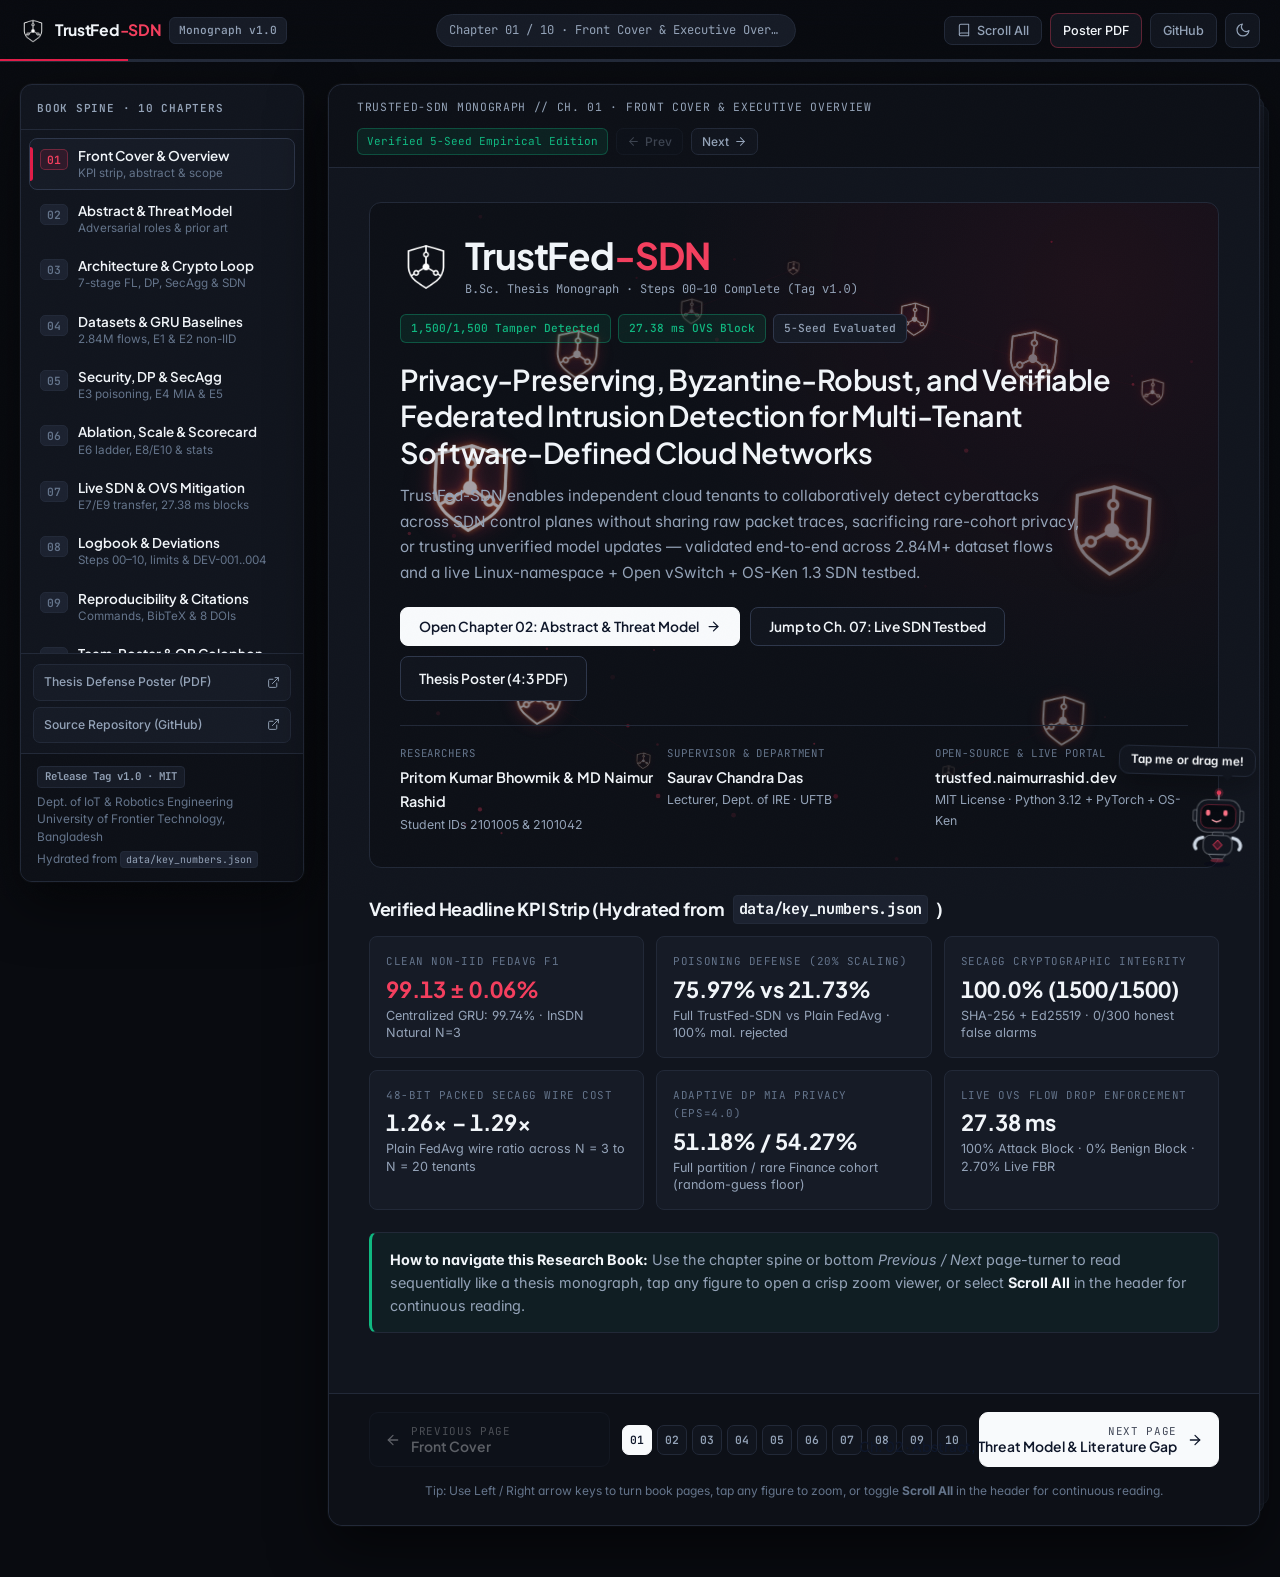
==== commit b5c26b31: "feat(site): add autonomous draggable & interactive mini-robot companion" ====
--- a/site/index.html
+++ b/site/index.html
@@ -1686,6 +1686,49 @@
     </div>
   </div>
 
+  <!-- Interactive Autonomous Mini-Robot Companion -->
+  <div id="miniRobotWidget" class="mini-robot" role="button" tabindex="0" aria-label="Interactive TrustFed Mini-Robot Companion — drag to move or tap to interact">
+    <div id="robotBubble" class="robot-bubble" role="status" aria-live="polite"></div>
+    <div id="robotSparks" class="robot-sparks" aria-hidden="true"></div>
+    <svg class="robot-svg" viewBox="0 0 120 136" xmlns="http://www.w3.org/2000/svg" aria-hidden="true">
+      <ellipse class="robot-shadow" cx="60" cy="128" rx="22" ry="4.5" />
+      <g class="robot-chassis">
+        <circle class="robot-antenna-halo" cx="60" cy="9" r="7.5" />
+        <line class="robot-antenna-stem" x1="60" y1="21" x2="60" y2="11" stroke-width="2.4" stroke-linecap="round" />
+        <circle class="robot-antenna-bulb" cx="60" cy="9" r="3.8" />
+
+        <path class="robot-arm arm-left" d="M 35 84 C 23 86, 19 96, 24 103" fill="none" stroke-width="5.5" stroke-linecap="round" />
+        <path class="robot-arm arm-right" d="M 85 84 C 97 86, 101 96, 96 103" fill="none" stroke-width="5.5" stroke-linecap="round" />
+
+        <rect class="robot-ear" x="18" y="38" width="7" height="19" rx="3.5" stroke-width="1.8" />
+        <rect class="robot-ear" x="95" y="38" width="7" height="19" rx="3.5" stroke-width="1.8" />
+
+        <rect class="robot-head" x="24" y="21" width="72" height="54" rx="18" stroke-width="1.8" />
+        <rect class="robot-visor" x="31" y="29" width="58" height="39" rx="12" stroke-width="1.4" />
+
+        <g id="robotFace" class="robot-face">
+          <rect class="robot-eye eye-left" x="42" y="39" width="7" height="10" rx="3.5" />
+          <rect class="robot-eye eye-right" x="71" y="39" width="7" height="10" rx="3.5" />
+
+          <path class="robot-eye-happy eye-happy-left" d="M 40 46 Q 45.5 38 51 46" fill="none" stroke-width="2.6" stroke-linecap="round" />
+          <path class="robot-eye-happy eye-happy-right" d="M 69 46 Q 74.5 38 80 46" fill="none" stroke-width="2.6" stroke-linecap="round" />
+
+          <ellipse class="robot-cheek cheek-left" cx="38.5" cy="54" rx="3.8" ry="2.2" />
+          <ellipse class="robot-cheek cheek-right" cx="81.5" cy="54" rx="3.8" ry="2.2" />
+
+          <path id="robotMouth" class="robot-mouth" d="M 53 56 Q 60 61.5 67 56" fill="none" stroke-width="2.3" stroke-linecap="round" stroke-linejoin="round" />
+        </g>
+
+        <rect class="robot-neck" x="51" y="75" width="18" height="6" rx="2" stroke-width="1.6" />
+        <rect class="robot-torso" x="36" y="80" width="48" height="32" rx="12" stroke-width="1.8" />
+        <polygon class="robot-core" points="60,88 67.5,96 60,104 52.5,96" stroke-width="1.5" />
+
+        <path class="robot-thruster-base" d="M 46 112 L 74 112 L 69 119 L 51 119 Z" stroke-width="1.6" />
+        <ellipse class="robot-thruster-glow" cx="60" cy="122" rx="11" ry="3.2" />
+      </g>
+    </svg>
+  </div>
+
   <script src="js/particles.js"></script>
   <script src="js/script.js"></script>
 </body>
--- a/site/css/style.css
+++ b/site/css/style.css
@@ -1785,8 +1785,374 @@
   }
 }
 
+/* ---------- Interactive Autonomous Mini-Robot Companion ---------- */
+.mini-robot {
+  position: fixed;
+  left: 0;
+  top: 0;
+  width: 72px;
+  height: 84px;
+  z-index: 450;
+  cursor: grab;
+  user-select: none;
+  -webkit-user-select: none;
+  touch-action: none;
+  will-change: transform;
+  outline: none;
+}
+
+.mini-robot:focus-visible .robot-head {
+  stroke: var(--accent-1, #e11d48);
+  stroke-width: 2.4;
+}
+
+.mini-robot.is-dragging {
+  cursor: grabbing;
+  filter: drop-shadow(0 14px 20px rgba(0, 0, 0, 0.38));
+}
+
+.mini-robot.is-dragging .robot-chassis {
+  transform: scale(1.06);
+}
+
+.robot-svg {
+  width: 100%;
+  height: 100%;
+  overflow: visible;
+  display: block;
+}
+
+.robot-chassis {
+  transform-box: view-box;
+  transform-origin: 60px 68px;
+  transition: transform 0.2s cubic-bezier(0.22, 1, 0.36, 1);
+}
+
+.robot-shadow {
+  fill: rgba(2, 6, 23, 0.38);
+  transform-box: fill-box;
+  transform-origin: center;
+  transition: transform 0.25s ease, opacity 0.25s ease;
+}
+
+.mini-robot.is-dragging .robot-shadow {
+  transform: scale(0.75);
+  opacity: 0.22;
+}
+
+.robot-head,
+.robot-torso,
+.robot-ear,
+.robot-neck,
+.robot-thruster-base {
+  fill: var(--surface, #151b26);
+  stroke: rgba(226, 232, 240, 0.32);
+  transition: fill 0.25s ease, stroke 0.25s ease;
+}
+
+.robot-arm {
+  stroke: var(--text-secondary, #cbd5e1);
+  transform-box: fill-box;
+  transition: stroke 0.25s ease;
+}
+
+.robot-arm.arm-left {
+  transform-origin: 95% 10%;
+}
+
+.robot-arm.arm-right {
+  transform-origin: 5% 10%;
+}
+
+.robot-visor {
+  fill: #070a10;
+  stroke: rgba(244, 63, 94, 0.42);
+}
+
+.robot-antenna-stem {
+  stroke: rgba(226, 232, 240, 0.55);
+}
+
+.robot-antenna-bulb {
+  fill: var(--accent-2, #f43f5e);
+  animation: robotAntennaPulse 2.4s ease-in-out infinite;
+}
+
+.robot-antenna-halo {
+  fill: rgba(244, 63, 94, 0.22);
+  transform-box: fill-box;
+  transform-origin: center;
+  animation: robotHaloPulse 2.4s ease-in-out infinite;
+}
+
+.robot-eye {
+  fill: #fb7185;
+  transform-box: fill-box;
+  transform-origin: center;
+  transition: transform 0.08s ease, opacity 0.12s ease;
+}
+
+.robot-eye-happy {
+  stroke: #fda4af;
+  opacity: 0;
+  transition: opacity 0.14s ease;
+}
+
+.robot-cheek {
+  fill: rgba(244, 63, 94, 0.32);
+  opacity: 0;
+  transition: opacity 0.2s ease, transform 0.2s ease;
+}
+
+.robot-mouth {
+  stroke: #fda4af;
+  transition: d 0.16s ease, fill 0.16s ease, stroke 0.16s ease;
+}
+
+.robot-core {
+  fill: rgba(225, 29, 72, 0.24);
+  stroke: var(--accent-2, #f43f5e);
+  transform-box: fill-box;
+  transform-origin: center;
+  transition: transform 0.25s ease, fill 0.25s ease;
+}
+
+.robot-thruster-glow {
+  fill: rgba(244, 63, 94, 0.34);
+  animation: robotThrusterPulse 1.6s ease-in-out infinite;
+}
+
+/* Light theme crisp contrast overrides */
+html[data-theme="light"] .robot-head,
+html[data-theme="light"] .robot-torso,
+html[data-theme="light"] .robot-ear,
+html[data-theme="light"] .robot-neck,
+html[data-theme="light"] .robot-thruster-base {
+  fill: #ffffff;
+  stroke: rgba(15, 23, 42, 0.28);
+}
+
+html[data-theme="light"] .robot-arm {
+  stroke: #334155;
+}
+
+html[data-theme="light"] .robot-antenna-stem {
+  stroke: rgba(15, 23, 42, 0.45);
+}
+
+html[data-theme="light"] .robot-shadow {
+  fill: rgba(15, 23, 42, 0.22);
+}
+
+/* Interactive & Autonomous Expression States */
+.mini-robot.is-blinking:not(.is-laughing) .robot-eye {
+  transform: scaleY(0.12);
+}
+
+.mini-robot.is-winking:not(.is-laughing) .eye-right {
+  opacity: 0;
+}
+
+.mini-robot.is-winking:not(.is-laughing) .eye-happy-right {
+  opacity: 1;
+}
+
+.mini-robot.is-winking .cheek-right,
+.mini-robot.is-laughing .robot-cheek {
+  opacity: 1;
+}
+
+.mini-robot.is-laughing .robot-eye {
+  opacity: 0;
+}
+
+.mini-robot.is-laughing .robot-eye-happy {
+  opacity: 1;
+}
+
+.mini-robot.is-laughing .robot-mouth {
+  fill: rgba(244, 63, 94, 0.28);
+}
+
+.mini-robot.is-laughing .robot-core {
+  fill: var(--accent-2, #f43f5e);
+  transform: scale(1.16);
+}
+
+.mini-robot.is-laughing .robot-chassis {
+  animation: robotLaughBounce 0.42s ease-in-out 3;
+}
+
+.mini-robot.is-laughing .arm-left {
+  animation: robotArmWaveL 0.36s ease-in-out 3;
+}
+
+.mini-robot.is-laughing .arm-right {
+  animation: robotArmWaveR 0.36s ease-in-out 3;
+}
+
+.mini-robot.is-dragging .robot-mouth {
+  fill: rgba(244, 63, 94, 0.22);
+}
+
+/* Speech Bubble */
+.robot-bubble {
+  position: absolute;
+  bottom: calc(100% + 10px);
+  right: 0;
+  width: max-content;
+  max-width: 196px;
+  padding: 6px 11px;
+  border-radius: 10px;
+  background: var(--surface, #151b26);
+  color: var(--text-primary, #f8fafc);
+  border: 1px solid var(--border, rgba(148, 163, 184, 0.24));
+  box-shadow: 0 10px 24px rgba(0, 0, 0, 0.28);
+  font-family: "Inter", system-ui, sans-serif;
+  font-size: 0.74rem;
+  font-weight: 600;
+  line-height: 1.3;
+  letter-spacing: 0.01em;
+  pointer-events: none;
+  opacity: 0;
+  transform: translateY(6px) scale(0.95);
+  transition: opacity 0.2s ease, transform 0.2s ease;
+  white-space: nowrap;
+}
+
+.robot-bubble::after {
+  content: "";
+  position: absolute;
+  top: 100%;
+  right: 22px;
+  border-width: 5px 5px 0 5px;
+  border-style: solid;
+  border-color: var(--surface, #151b26) transparent transparent transparent;
+}
+
+.robot-bubble.show {
+  opacity: 1;
+  transform: translateY(0) scale(1);
+}
+
+.mini-robot.bubble-flip-x .robot-bubble {
+  right: auto;
+  left: 0;
+}
+
+.mini-robot.bubble-flip-x .robot-bubble::after {
+  right: auto;
+  left: 22px;
+}
+
+.mini-robot.bubble-flip-y .robot-bubble {
+  bottom: auto;
+  top: calc(100% + 8px);
+}
+
+.mini-robot.bubble-flip-y .robot-bubble::after {
+  top: auto;
+  bottom: 100%;
+  border-width: 0 5px 5px 5px;
+  border-color: transparent transparent var(--surface, #151b26) transparent;
+}
+
+html[data-theme="light"] .robot-bubble {
+  background: #ffffff;
+  color: #0f172a;
+  box-shadow: 0 10px 24px rgba(15, 23, 42, 0.12);
+}
+
+html[data-theme="light"] .robot-bubble::after {
+  border-top-color: #ffffff;
+}
+
+html[data-theme="light"] .mini-robot.bubble-flip-y .robot-bubble::after {
+  border-top-color: transparent;
+  border-bottom-color: #ffffff;
+}
+
+/* Geometric Spark Burst Container */
+.robot-sparks {
+  position: absolute;
+  inset: 0;
+  pointer-events: none;
+  overflow: visible;
+}
+
+.robot-spark-dot {
+  position: absolute;
+  left: 50%;
+  top: 32%;
+  width: 7px;
+  height: 7px;
+  border-radius: 2px;
+  background: var(--accent-2, #f43f5e);
+  transform: rotate(45deg);
+  animation: robotSparkPop 0.72s cubic-bezier(0.16, 1, 0.3, 1) forwards;
+}
+
+.robot-spark-dot.is-ring {
+  border-radius: 50%;
+  background: transparent;
+  border: 2px solid #fda4af;
+}
+
+@keyframes robotLaughBounce {
+  0%, 100% { transform: translateY(0) scale(1); }
+  45% { transform: translateY(-6px) scale(1.04, 0.97); }
+  75% { transform: translateY(1px) scale(0.98, 1.02); }
+}
+
+@keyframes robotArmWaveL {
+  0%, 100% { transform: rotate(0deg); }
+  50% { transform: rotate(36deg); }
+}
+
+@keyframes robotArmWaveR {
+  0%, 100% { transform: rotate(0deg); }
+  50% { transform: rotate(-36deg); }
+}
+
+@keyframes robotAntennaPulse {
+  0%, 100% { opacity: 0.85; }
+  50% { opacity: 1; }
+}
+
+@keyframes robotHaloPulse {
+  0%, 100% { transform: scale(0.82); opacity: 0.2; }
+  50% { transform: scale(1.22); opacity: 0.48; }
+}
+
+@keyframes robotThrusterPulse {
+  0%, 100% { opacity: 0.45; }
+  50% { opacity: 0.85; }
+}
+
+@keyframes robotSparkPop {
+  0% {
+    opacity: 1;
+    transform: translate(-50%, -50%) rotate(45deg) scale(0.4);
+  }
+  100% {
+    opacity: 0;
+    transform: translate(calc(-50% + var(--tx, 0px)), calc(-50% + var(--ty, -36px))) rotate(225deg) scale(1.05);
+  }
+}
+
+@media (max-width: 768px) {
+  .mini-robot {
+    width: 60px;
+    height: 70px;
+  }
+  .robot-bubble {
+    font-size: 0.68rem;
+    padding: 5px 9px;
+  }
+}
+
 @media print {
-  .topbar, .book-sidebar, .page-turn-footer, .lightbox, .grain { display: none !important; }
+  .topbar, .book-sidebar, .page-turn-footer, .lightbox, .grain, .mini-robot { display: none !important; }
   .book-shell { display: block; margin: 0; padding: 0; }
   .book-folio { border: none; box-shadow: none; }
   .book-folio::before, .book-folio::after { display: none; }
